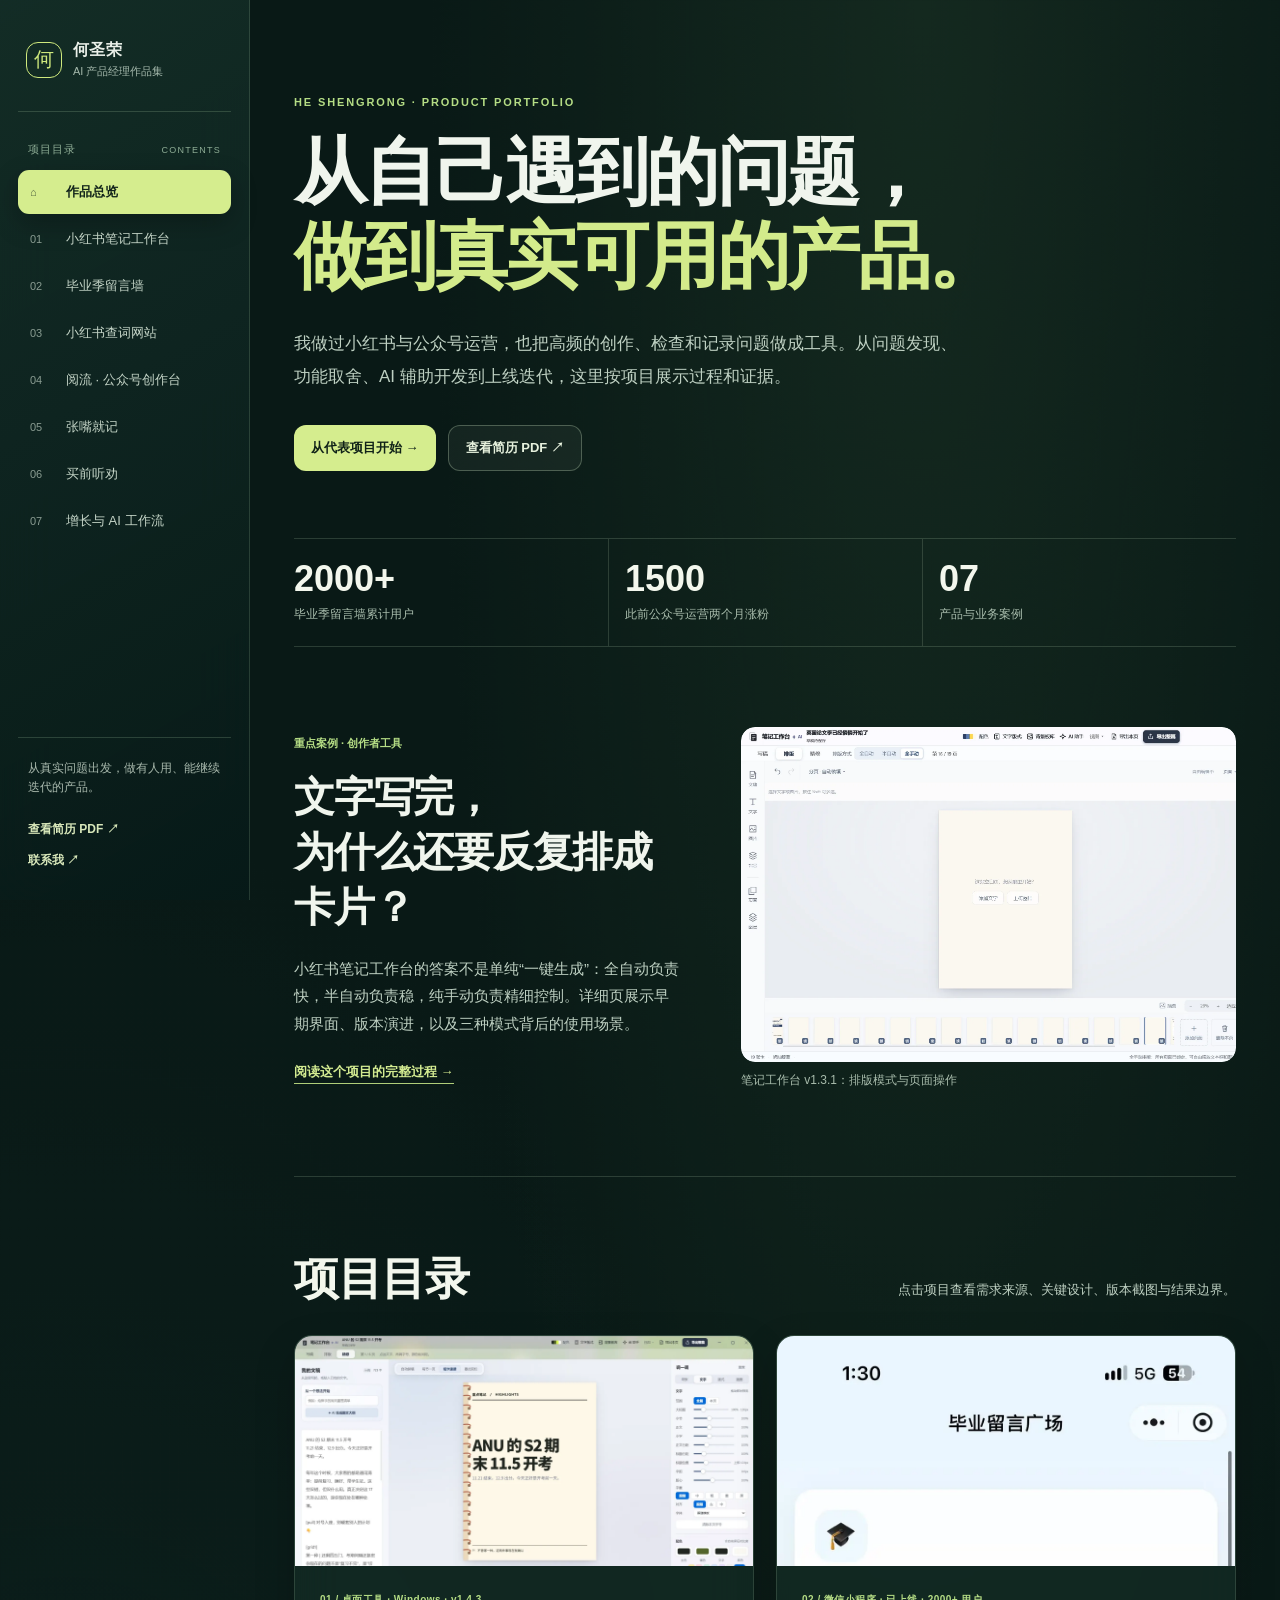
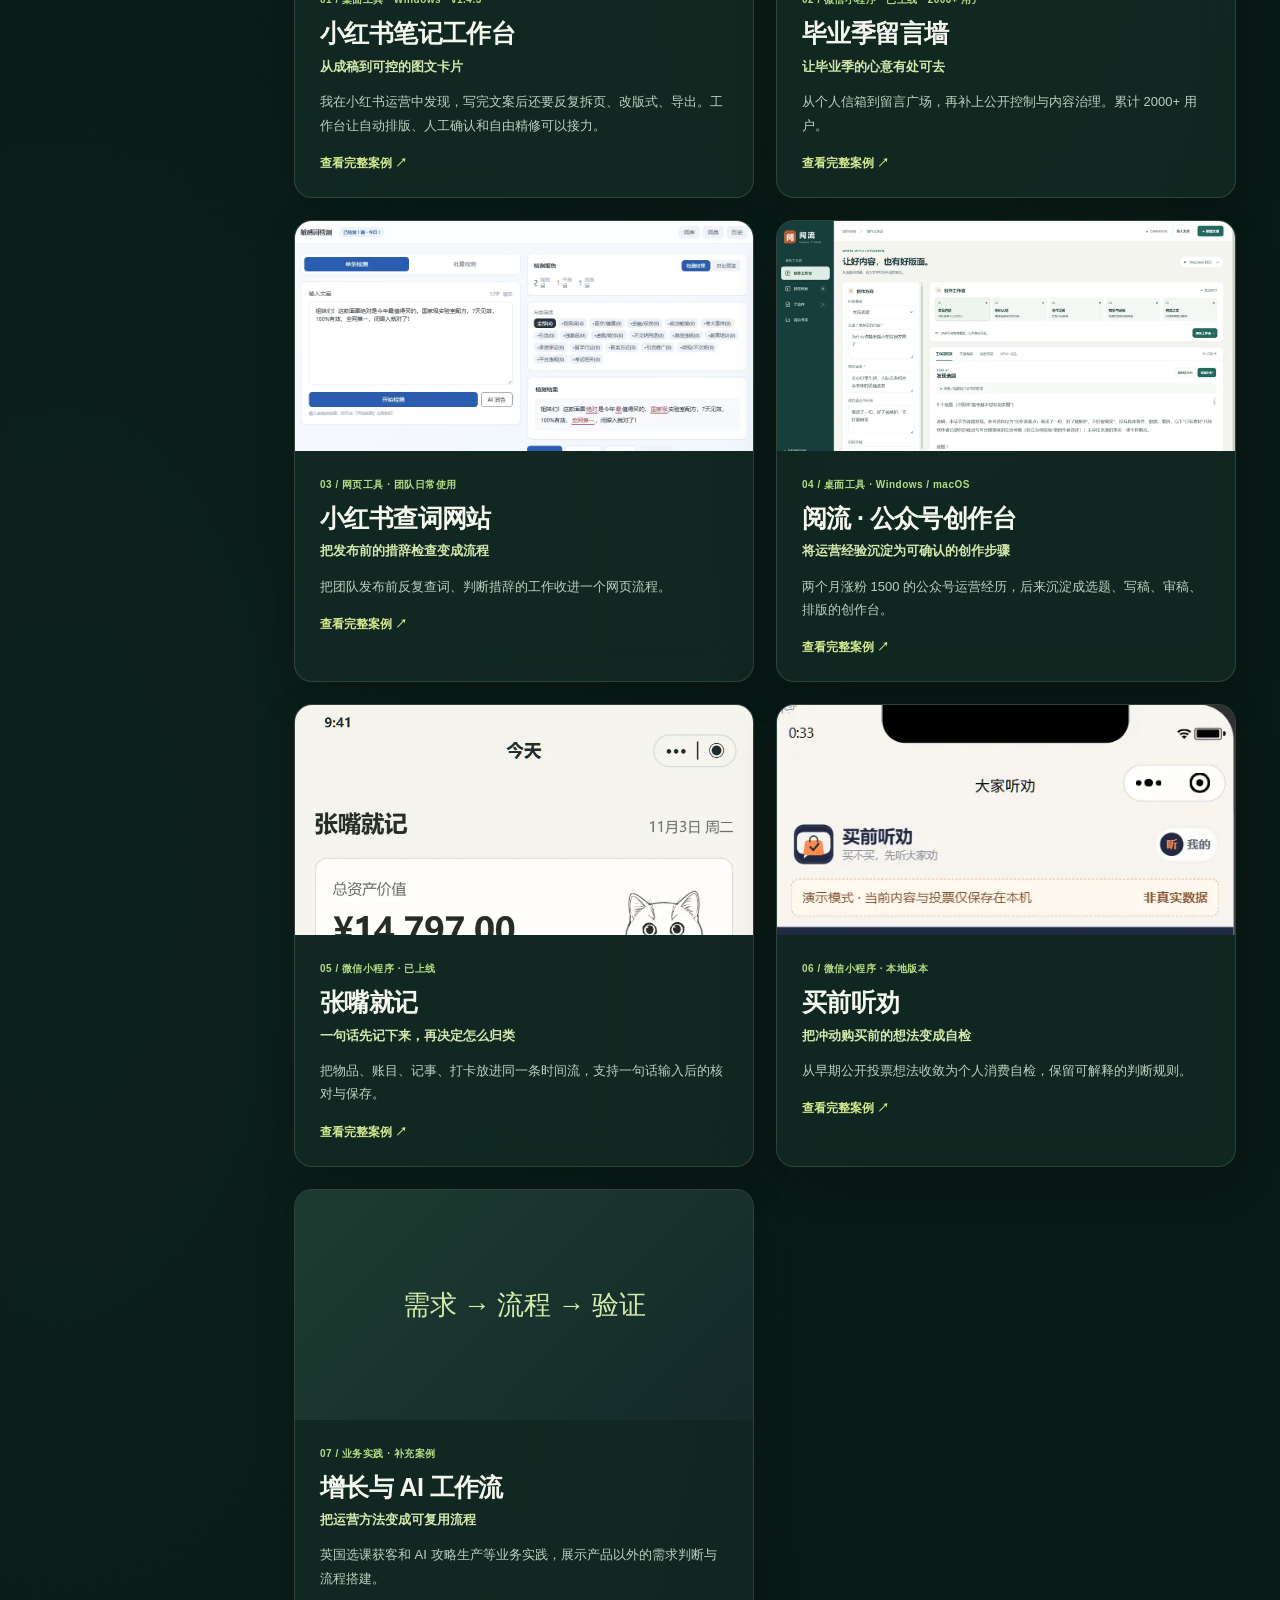
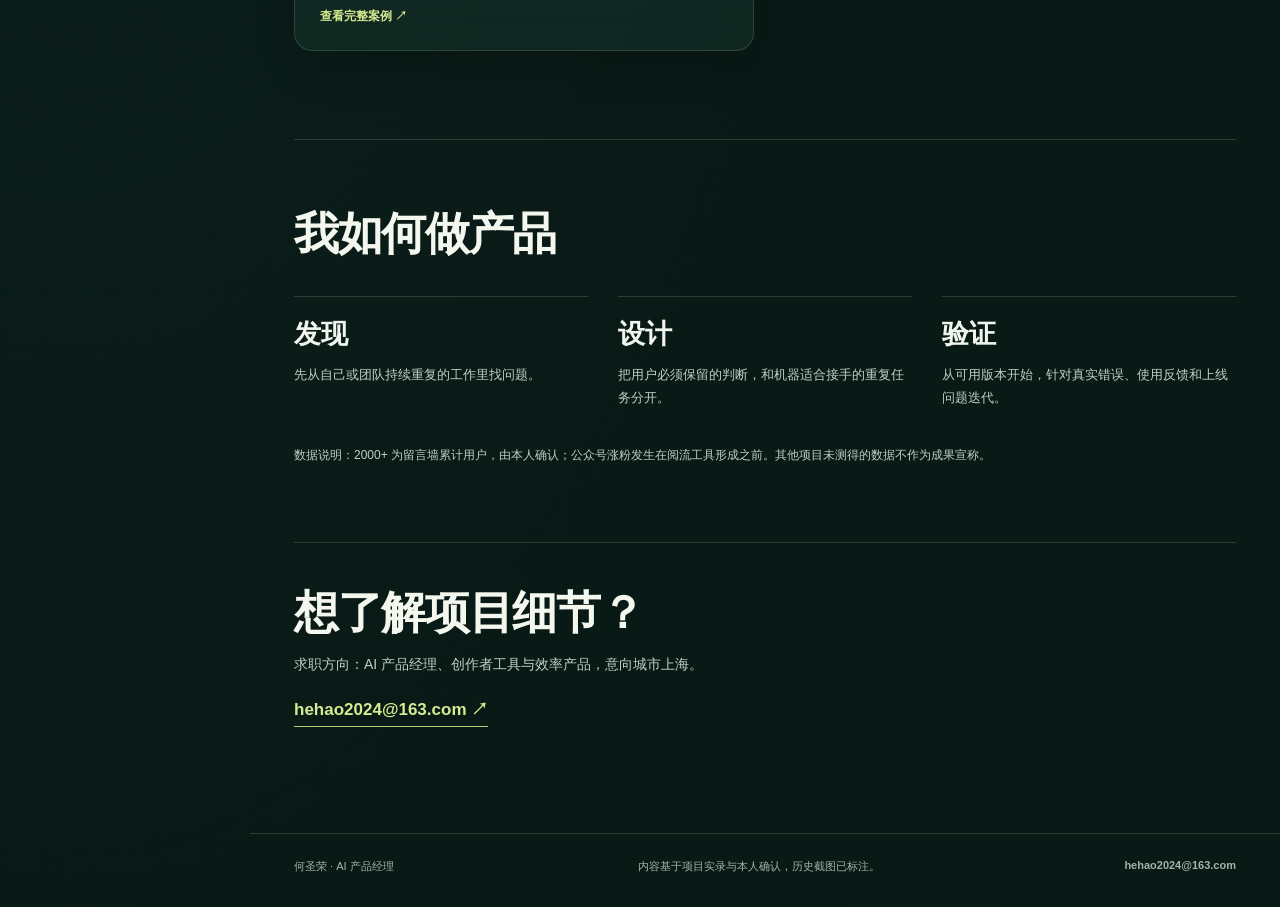
==== index.html @ 3d616439 "Restore dark portfolio palette and add real note studio operation video" ====
<!doctype html>
<html lang="zh-CN"><head><meta charset="utf-8"><meta name="viewport" content="width=device-width, initial-scale=1">
<meta name="theme-color" content="#101c1b"><meta name="description" content="何圣荣的 AI 产品经理作品集：从运营实践中的真实问题到已上线产品与创作者工具。">
<title>总览｜何圣荣的作品集</title><link rel="stylesheet" href="site.css"><link rel="stylesheet" href="site-dark.css"></head>
<body><a class="skip" href="#main">跳到正文</a>
<div class="site-shell">
<aside class="side" id="project-nav" aria-label="项目目录"><div class="side-inner">
<a class="identity" href="index.html"><span class="identity-mark">何</span><span><strong>何圣荣</strong><small>AI 产品经理作品集</small></span></a>
<div class="side-title">项目目录 <span>CONTENTS</span></div><nav><a class="nav-item active" href="index.html" aria-current="page"><span class="nav-no">⌂</span><span>作品总览</span></a><a class="nav-item " href="projects/note-studio.html" ><span class="nav-no">01</span><span>小红书笔记工作台</span></a><a class="nav-item " href="projects/mailbox.html" ><span class="nav-no">02</span><span>毕业季留言墙</span></a><a class="nav-item " href="projects/word-check.html" ><span class="nav-no">03</span><span>小红书查词网站</span></a><a class="nav-item " href="projects/yueliu.html" ><span class="nav-no">04</span><span>阅流 · 公众号创作台</span></a><a class="nav-item " href="projects/voice.html" ><span class="nav-no">05</span><span>张嘴就记</span></a><a class="nav-item " href="projects/buy.html" ><span class="nav-no">06</span><span>买前听劝</span></a><a class="nav-item " href="projects/practice.html" ><span class="nav-no">07</span><span>增长与 AI 工作流</span></a></nav>
<div class="side-bottom"><p>从真实问题出发，做有人用、能继续迭代的产品。</p><a href="resume.pdf" target="_blank" rel="noopener">查看简历 PDF ↗</a><a href="mailto:hehao2024@163.com">联系我 ↗</a></div>
</div></aside>
<div class="main-wrap"><header class="mobile-top"><a href="index.html" class="mobile-brand">何圣荣 / 作品集</a><button class="nav-toggle" aria-controls="project-nav" aria-expanded="false" type="button">项目目录 <span aria-hidden="true">☰</span></button></header>
<main id="main"><div class="page-pad home-page"><header class="home-hero"><div class="home-kicker">HE SHENGRONG · PRODUCT PORTFOLIO</div><h1>从自己遇到的问题，<br><em>做到真实可用的产品。</em></h1><p>我做过小红书与公众号运营，也把高频的创作、检查和记录问题做成工具。从问题发现、功能取舍、AI 辅助开发到上线迭代，这里按项目展示过程和证据。</p><div class="hero-actions"><a class="action-primary" href="projects/note-studio.html">从代表项目开始 →</a><a class="action-plain" href="resume.pdf" target="_blank" rel="noopener">查看简历 PDF ↗</a></div></header>
<div class="facts"><div><strong>2000+</strong><span>毕业季留言墙累计用户</span></div><div><strong>1500</strong><span>此前公众号运营两个月涨粉</span></div><div><strong>07</strong><span>产品与业务案例</span></div></div>
<section class="home-feature"><div><p class="feature-label">重点案例 · 创作者工具</p><h2>文字写完，<br>为什么还要反复排成卡片？</h2><p>小红书笔记工作台的答案不是单纯“一键生成”：全自动负责快，半自动负责稳，纯手动负责精细控制。详细页展示早期界面、版本演进，以及三种模式背后的使用场景。</p><a href="projects/note-studio.html">阅读这个项目的完整过程 →</a></div><figure class="shot "><button type="button" class="shot-open" data-image="assets/note-modes-v131.webp" data-caption="笔记工作台 v1.3.1：排版模式与页面操作" aria-label="放大查看：笔记工作台 v1.3.1：排版模式与页面操作"><img src="assets/note-modes-v131.webp" alt="笔记工作台 v1.3.1：排版模式与页面操作" loading="lazy"></button><figcaption>笔记工作台 v1.3.1：排版模式与页面操作</figcaption></figure></section>
<section class="home-projects" id="projects"><div class="section-heading"><h2>项目目录</h2><p>点击项目查看需求来源、关键设计、版本截图与结果边界。</p></div><div class="project-grid"><a class="project-card" href="projects/note-studio.html"><div class="project-card-media"><img src="assets/note-studio.webp" alt="小红书笔记工作台项目界面" loading="lazy"></div><div class="project-card-copy"><span class="card-index">01 / 桌面工具 · Windows · v1.4.3</span><h3>小红书笔记工作台</h3><p class="card-line">从成稿到可控的图文卡片</p><p>我在小红书运营中发现，写完文案后还要反复拆页、改版式、导出。工作台让自动排版、人工确认和自由精修可以接力。</p><span class="read-more">查看完整案例 <span aria-hidden="true">↗</span></span></div></a><a class="project-card" href="projects/mailbox.html"><div class="project-card-media"><img src="assets/mailbox-plaza.webp" alt="毕业季留言墙项目界面" loading="lazy"></div><div class="project-card-copy"><span class="card-index">02 / 微信小程序 · 已上线 · 2000+ 用户</span><h3>毕业季留言墙</h3><p class="card-line">让毕业季的心意有处可去</p><p>从个人信箱到留言广场，再补上公开控制与内容治理。累计 2000+ 用户。</p><span class="read-more">查看完整案例 <span aria-hidden="true">↗</span></span></div></a><a class="project-card" href="projects/word-check.html"><div class="project-card-media"><img src="assets/word-check.webp" alt="小红书查词网站项目界面" loading="lazy"></div><div class="project-card-copy"><span class="card-index">03 / 网页工具 · 团队日常使用</span><h3>小红书查词网站</h3><p class="card-line">把发布前的措辞检查变成流程</p><p>把团队发布前反复查词、判断措辞的工作收进一个网页流程。</p><span class="read-more">查看完整案例 <span aria-hidden="true">↗</span></span></div></a><a class="project-card" href="projects/yueliu.html"><div class="project-card-media"><img src="assets/yueliu.webp" alt="阅流 · 公众号创作台项目界面" loading="lazy"></div><div class="project-card-copy"><span class="card-index">04 / 桌面工具 · Windows / macOS</span><h3>阅流 · 公众号创作台</h3><p class="card-line">将运营经验沉淀为可确认的创作步骤</p><p>两个月涨粉 1500 的公众号运营经历，后来沉淀成选题、写稿、审稿、排版的创作台。</p><span class="read-more">查看完整案例 <span aria-hidden="true">↗</span></span></div></a><a class="project-card" href="projects/voice.html"><div class="project-card-media"><img src="assets/voice-today.webp" alt="张嘴就记项目界面" loading="lazy"></div><div class="project-card-copy"><span class="card-index">05 / 微信小程序 · 已上线</span><h3>张嘴就记</h3><p class="card-line">一句话先记下来，再决定怎么归类</p><p>把物品、账目、记事、打卡放进同一条时间流，支持一句话输入后的核对与保存。</p><span class="read-more">查看完整案例 <span aria-hidden="true">↗</span></span></div></a><a class="project-card" href="projects/buy.html"><div class="project-card-media"><img src="assets/buy-history.webp" alt="买前听劝项目界面" loading="lazy"></div><div class="project-card-copy"><span class="card-index">06 / 微信小程序 · 本地版本</span><h3>买前听劝</h3><p class="card-line">把冲动购买前的想法变成自检</p><p>从早期公开投票想法收敛为个人消费自检，保留可解释的判断规则。</p><span class="read-more">查看完整案例 <span aria-hidden="true">↗</span></span></div></a><a class="project-card" href="projects/practice.html"><div class="project-card-media"><div class="card-type">需求 → 流程 → 验证</div></div><div class="project-card-copy"><span class="card-index">07 / 业务实践 · 补充案例</span><h3>增长与 AI 工作流</h3><p class="card-line">把运营方法变成可复用流程</p><p>英国选课获客和 AI 攻略生产等业务实践，展示产品以外的需求判断与流程搭建。</p><span class="read-more">查看完整案例 <span aria-hidden="true">↗</span></span></div></a></div></section>
<section class="home-about"><h2>我如何做产品</h2><div class="about-steps"><div><b>发现</b><p>先从自己或团队持续重复的工作里找问题。</p></div><div><b>设计</b><p>把用户必须保留的判断，和机器适合接手的重复任务分开。</p></div><div><b>验证</b><p>从可用版本开始，针对真实错误、使用反馈和上线问题迭代。</p></div></div><p class="data-note">数据说明：2000+ 为留言墙累计用户，由本人确认；公众号涨粉发生在阅流工具形成之前。其他项目未测得的数据不作为成果宣称。</p></section>
<section class="contact"><h2>想了解项目细节？</h2><p>求职方向：AI 产品经理、创作者工具与效率产品，意向城市上海。</p><a href="mailto:hehao2024@163.com">hehao2024@163.com ↗</a></section></div></main><footer class="footer"><span>何圣荣 · AI 产品经理</span><span>内容基于项目实录与本人确认，历史截图已标注。</span><a href="mailto:hehao2024@163.com">hehao2024@163.com</a></footer></div></div>
<dialog class="lightbox" aria-label="查看项目截图"><button type="button" class="lightbox-close" aria-label="关闭截图">关闭 ×</button><img alt=""><p></p></dialog>
<script src="site.js" defer></script></body></html>
---- site.css ----
@charset "UTF-8";
:root{font-family:"PingFang SC","Microsoft YaHei UI","Noto Sans CJK SC",sans-serif;color:#172a29;background:#f2f3ed;--ink:#172a29;--soft:#566c68;--line:#d6ddd4;--accent:#cfe97d;--dark:#10221f;--paper:#fffef9;--serif:"Songti SC","STSong",serif;color-scheme:light}
*{box-sizing:border-box}html{scroll-behavior:smooth}body{margin:0;min-width:320px}a{color:inherit;text-decoration:none}button{font:inherit}button,a{-webkit-tap-highlight-color:transparent}a:focus-visible,button:focus-visible{outline:3px solid #799d21;outline-offset:3px}::selection{background:#cfe97d;color:#10221f}.skip{position:fixed;top:-80px;left:16px;z-index:99;padding:12px 16px;background:#cfe97d;color:#10221f}.skip:focus{top:12px}
.site-shell{display:grid;grid-template-columns:250px minmax(0,1fr);min-height:100vh}.side{position:sticky;top:0;height:100vh;color:#e9efe8;background:linear-gradient(150deg,#142b27,#0d1d1b 74%);border-right:1px solid #345044}.side-inner{height:100%;display:flex;flex-direction:column;padding:30px 18px 24px}.identity{display:flex;align-items:center;gap:11px;padding:5px 8px 32px;border-bottom:1px solid #496053}.identity-mark{width:36px;height:36px;border:1px solid #cfe97d;border-radius:12px;color:#cfe97d;display:grid;place-items:center;font-family:var(--serif);font-size:20px}.identity strong,.identity small{display:block}.identity strong{font-size:16px;letter-spacing:.02em}.identity small{font-size:11px;color:#a5b9ac;margin-top:3px}.side-title{display:flex;justify-content:space-between;align-items:center;color:#91ae9a;font-size:11px;letter-spacing:.08em;margin:30px 10px 13px}.side-title span{font-size:9px;letter-spacing:.14em}.side nav{display:grid;gap:3px}.nav-item{min-height:44px;display:flex;align-items:center;gap:13px;padding:9px 11px;border-radius:11px;color:#b8c9be;font-size:13px;line-height:1.35;transition:background .2s,color .2s,transform .2s}.nav-item:hover{background:#233d33;color:white;transform:translateX(2px)}.nav-item.active{background:#cfe97d;color:#152319;font-weight:750}.nav-no{min-width:23px;font-size:11px;font-variant-numeric:tabular-nums;opacity:.68}.side-bottom{margin-top:auto;padding:21px 10px 0;border-top:1px solid #496053}.side-bottom p{font-size:12px;line-height:1.6;color:#a9b9ad;margin:0 0 17px}.side-bottom a{display:block;font-size:12px;font-weight:700;padding:7px 0;color:#d8e7ba}.side-bottom a:hover{text-decoration:underline;text-underline-offset:4px}
.main-wrap{min-width:0}.mobile-top{display:none}.page-pad{width:min(1110px,calc(100% - 88px));margin:auto;padding:0 0 86px}.footer{display:flex;flex-wrap:wrap;justify-content:space-between;gap:13px;border-top:1px solid var(--line);padding:25px 44px 33px;color:#6b7e74;font-size:11px}.footer a{font-weight:700}.footer a:hover{text-decoration:underline}
.home-hero{padding:90px 0 67px}.home-kicker{font-size:11px;color:#627f6d;font-weight:800;letter-spacing:.17em;margin-bottom:22px}.home-hero h1{font-size:clamp(44px,5.7vw,86px);line-height:1.15;letter-spacing:-.035em;max-width:950px;margin:0;font-weight:800}.home-hero h1 em{font-family:var(--serif);font-weight:600;font-style:normal;color:#678d35}.home-hero>p{color:#4f6660;font-size:17px;line-height:1.95;max-width:670px;margin:28px 0 32px}.hero-actions{display:flex;gap:12px;flex-wrap:wrap}.action-primary,.action-plain{display:inline-flex;align-items:center;justify-content:center;min-height:46px;padding:11px 17px;border-radius:12px;font-size:13px;font-weight:800;transition:transform .2s,background .2s}.action-primary{background:#1d3d32;color:#fff}.action-plain{border:1px solid #b8c9b5;color:#244536}.action-primary:hover,.action-plain:hover{transform:translateY(-2px)}.action-primary:hover{background:#305e42}.action-plain:hover{background:#e5ecdb}
.facts{display:grid;grid-template-columns:repeat(3,minmax(0,1fr));border-top:1px solid #becdc0;border-bottom:1px solid #becdc0}.facts>div{padding:22px 16px 23px}.facts>div:first-child{padding-left:0}.facts>div+div{border-left:1px solid #cbd8ca}.facts strong{display:block;font-size:36px;line-height:1;font-weight:780;font-variant-numeric:tabular-nums}.facts span{display:block;color:#657a70;font-size:12px;margin-top:9px}.home-feature{display:grid;grid-template-columns:.88fr 1.12fr;gap:36px;align-items:center;padding:80px 0 86px;border-bottom:1px solid var(--line)}.feature-label{color:#628a40;font-size:11px;font-weight:800;margin:0 0 19px}.home-feature h2{font-size:clamp(31px,3.2vw,49px);letter-spacing:-.03em;line-height:1.35;margin:0 0 19px}.home-feature p:not(.feature-label){color:#586d63;font-size:15px;line-height:1.85;margin:0 0 24px;max-width:450px}.home-feature a:not(.shot-open){color:#315d3b;font-size:13px;font-weight:800;border-bottom:1px solid #96b269;padding-bottom:4px}.home-feature .shot{margin:0}.home-feature .shot img{aspect-ratio:1.48;object-fit:cover;object-position:top left}
.section-heading{display:flex;justify-content:space-between;align-items:end;gap:24px;margin:0 0 30px}.section-heading h2,.home-about h2,.contact h2{font-size:clamp(33px,3.5vw,50px);line-height:1.2;letter-spacing:-.03em;margin:0}.section-heading p{font-size:13px;color:#62776d;margin:0 0 5px;max-width:350px;line-height:1.65}.home-projects{padding:75px 0 88px}.project-grid{display:grid;grid-template-columns:repeat(2,minmax(0,1fr));gap:22px}.project-card{display:block;background:#fffefa;border:1px solid #d8e0d5;border-radius:18px;overflow:hidden;transition:transform .25s,box-shadow .25s,border-color .25s}.project-card:hover{transform:translateY(-4px);border-color:#9ab486;box-shadow:0 16px 35px rgba(18,51,35,.09)}.project-card-media{height:210px;overflow:hidden;background:#dae4d5}.project-card-media img{width:100%;height:100%;object-fit:cover;object-position:top;display:block}.card-type{height:100%;display:grid;place-items:center;font-family:var(--serif);font-size:27px;color:#315841;background:linear-gradient(135deg,#dce8cf,#f0f2e7)}.project-card-copy{padding:23px 25px 25px}.card-index{font-size:10px;color:#5d8064;font-weight:800;letter-spacing:.05em}.project-card h3{font-size:25px;line-height:1.25;margin:11px 0 5px;letter-spacing:-.025em}.project-card p{font-size:13px;line-height:1.8;color:#61736b;margin:12px 0 0}.project-card .card-line{color:#355c43;font-weight:700;margin-top:0}.read-more{display:block;font-size:12px;font-weight:800;color:#28543b;margin-top:18px}.read-more span{display:inline-block;transition:transform .2s}.project-card:hover .read-more span{transform:translate(3px,-2px)}
.home-about{padding:67px 0 76px;border-top:1px solid var(--line)}.about-steps{display:grid;grid-template-columns:repeat(3,minmax(0,1fr));gap:30px;margin-top:35px}.about-steps>div{border-top:1px solid #acbfad;padding-top:19px}.about-steps b{font-family:var(--serif);font-size:27px;font-weight:700}.about-steps p{color:#607469;font-size:13px;line-height:1.8;margin:11px 0 0}.data-note{font-size:12px;line-height:1.75;color:#6b7e74;margin:35px 0 0}.contact{padding:43px 0 20px;border-top:1px solid var(--line)}.contact p{font-size:14px;color:#617569;line-height:1.7}.contact a{display:inline-block;font-size:17px;font-weight:800;color:#315d3b;margin-top:7px;border-bottom:1px solid #8bab70;padding-bottom:5px}
.breadcrumb{display:flex;gap:10px;align-items:center;padding-top:32px;color:#799080;font-size:12px}.breadcrumb a:hover{text-decoration:underline}.case-hero{padding:63px 0 35px;max-width:850px}.case-no{font-size:11px;color:#6f8c73;font-weight:800;letter-spacing:.15em}.case-status{font-size:12px;color:#3e6d47;font-weight:800;margin:18px 0 11px}.case-hero h1{font-size:clamp(43px,5.3vw,75px);line-height:1.18;letter-spacing:-.035em;margin:0}.case-subtitle{font-family:var(--serif);font-size:clamp(22px,2.4vw,31px);color:#3d5948;margin:14px 0 20px}.case-intro{font-size:16px;line-height:1.9;color:#566e62;max-width:690px;margin:0}.shot{margin:24px 0 30px}.shot-open{width:100%;display:block;padding:0;border:0;background:transparent;cursor:zoom-in;border-radius:14px;overflow:hidden}.shot img{display:block;width:100%;height:auto;background:#dee7dd;border-radius:14px;transition:transform .3s}.shot-open:hover img{transform:scale(1.015)}.shot figcaption{font-size:12px;color:#748579;line-height:1.6;margin-top:9px}.hero-shot{margin:0 0 67px}.hero-shot img{max-height:590px;object-fit:cover;object-position:top}.story-layout{display:grid;grid-template-columns:minmax(0,1fr) 145px;gap:60px}.story-content{min-width:0}.story-section{border-top:1px solid #bccdbe;padding:34px 0 48px;scroll-margin-top:25px}.story-section h2{font-size:clamp(27px,2.75vw,37px);line-height:1.35;letter-spacing:-.025em;margin:0 0 22px}.story-section h3{font-size:21px;line-height:1.4;letter-spacing:-.015em;margin:6px 0 9px}.story-section p{font-size:15px;line-height:1.95;color:#4e665b;margin:0 0 17px;max-width:69ch}.story-section p:last-child{margin-bottom:0}.story-index{align-self:start;position:sticky;top:30px;border-top:1px solid #b8c9b8;padding-top:14px}.story-index p{color:#809185;font-size:11px;font-weight:800;margin:0 0 12px}.story-index a{display:block;font-size:12px;color:#5b7165;padding:8px 0;line-height:1.4}.story-index a:hover{color:#265c38;text-decoration:underline;text-underline-offset:4px}.story-section .shot{margin:20px 0 28px}.timeline{display:grid;gap:38px}.timeline>div{padding-left:23px;border-left:1px solid #8aaa8e;position:relative}.timeline>div:before{content:"";position:absolute;width:9px;height:9px;left:-5px;top:5px;border-radius:50%;background:#5b9b55}.timeline>div>span{font-size:11px;color:#4f874c;font-weight:800}.timeline .shot{margin-top:19px}.mode-grid{display:grid;grid-template-columns:repeat(3,minmax(0,1fr));gap:13px;margin:25px 0}.mode-grid>div{background:#e9eee4;border-radius:14px;padding:19px 18px 14px}.mode-grid span{color:#5b8555;font-size:11px;font-weight:800}.mode-grid h3{font-size:21px;margin:8px 0}.mode-grid p{font-size:13px;line-height:1.75;margin:0;color:#506657}.flow{display:flex;flex-wrap:wrap;gap:8px;margin:24px 0}.flow span{font-size:12px;color:#2d5540;background:#e5ede0;border-radius:999px;padding:9px 12px}.flow span:not(:last-child):after{content:"→";padding-left:10px;color:#789379}.three-shots{display:grid;grid-template-columns:repeat(3,minmax(0,1fr));gap:13px}.three-shots .shot img{aspect-ratio:.58;object-fit:cover;object-position:top}.two-shots{display:grid;grid-template-columns:repeat(2,minmax(0,1fr));gap:18px}.two-shots .shot img{aspect-ratio:.7;object-fit:cover;object-position:top}.result-highlight{font-size:clamp(32px,4vw,54px)!important;font-weight:800;color:#325e39!important;letter-spacing:-.035em}.case-disclosure{border-top:1px solid var(--line);color:#75877c;font-size:11px;line-height:1.75;padding-top:15px;margin:0 0 36px}.next-links{display:flex;justify-content:space-between;gap:20px;padding:26px 0;border-top:1px solid var(--line)}.next-links a{font-size:13px;font-weight:800;color:#2e5c3d}.next-links a:hover{text-decoration:underline;text-underline-offset:4px}
.lightbox{position:fixed;inset:20px;max-width:calc(100vw - 40px);max-height:calc(100vh - 40px);padding:44px 20px 18px;border:0;border-radius:16px;background:#182621;color:#fff;box-shadow:0 25px 80px rgba(3,19,13,.45)}.lightbox::backdrop{background:rgba(4,17,13,.8);backdrop-filter:blur(8px)}.lightbox img{display:block;max-width:100%;max-height:calc(100vh - 130px);object-fit:contain;margin:auto}.lightbox p{font-size:12px;color:#bdcdbf;margin:10px 0 0;text-align:center}.lightbox-close{position:absolute;right:12px;top:10px;border:0;background:#cfe97d;color:#172a29;padding:7px 11px;border-radius:8px;cursor:pointer;font-size:12px;font-weight:800}
@media(max-width:1100px){.site-shell{grid-template-columns:215px minmax(0,1fr)}.page-pad{width:min(100% - 56px,1110px)}.story-layout{gap:30px}.side-inner{padding-left:12px;padding-right:12px}}
@media(max-width:850px){.site-shell{display:block}.side{position:fixed;z-index:30;left:0;top:0;width:min(300px,84vw);height:100dvh;transform:translateX(-105%);transition:transform .25s ease;box-shadow:14px 0 50px rgba(0,0,0,.16)}.side.open{transform:translateX(0)}.mobile-top{position:sticky;top:0;z-index:20;display:flex;justify-content:space-between;align-items:center;min-height:58px;padding:0 22px;background:rgba(245,247,240,.88);backdrop-filter:blur(16px);border-bottom:1px solid #cedbd0}.mobile-brand{font-size:14px;font-weight:800}.nav-toggle{border:1px solid #b9c9b8;background:#fffef9;border-radius:9px;padding:8px 10px;font-size:12px;font-weight:700;color:#244b36}.nav-toggle span{margin-left:5px}.story-index{display:none}.story-layout{display:block}.home-feature{grid-template-columns:1fr}.home-feature .shot{max-width:750px}.footer{padding-inline:28px}}
@media(max-width:610px){.page-pad{width:calc(100% - 36px);padding-bottom:62px}.home-hero{padding:60px 0 45px}.home-hero h1{font-size:clamp(38px,10.2vw,60px)}.home-hero>p{font-size:15px}.facts strong{font-size:27px}.facts span{font-size:11px;line-height:1.4}.facts>div{padding:18px 10px}.home-feature{padding:58px 0}.home-feature h2{font-size:32px}.project-grid{grid-template-columns:1fr;gap:15px}.project-card-media{height:185px}.project-card-copy{padding:19px}.section-heading{display:block}.section-heading p{margin-top:12px}.home-projects{padding-top:58px}.about-steps{grid-template-columns:1fr;gap:18px}.home-about{padding:50px 0}.breadcrumb{padding-top:23px}.case-hero{padding:48px 0 28px}.case-hero h1{font-size:42px}.case-subtitle{font-size:22px}.case-intro{font-size:15px}.hero-shot{margin-bottom:49px}.story-section{padding:27px 0 35px}.story-section h2{font-size:27px}.story-section p{font-size:14px}.mode-grid{grid-template-columns:1fr}.three-shots{grid-template-columns:repeat(2,minmax(0,1fr))}.two-shots{gap:10px}.flow span{font-size:11px}.footer{padding:20px 18px 27px;display:grid}.timeline{gap:27px}.timeline>div{padding-left:16px}.lightbox{inset:8px;max-width:calc(100vw - 16px);max-height:calc(100vh - 16px);padding:48px 8px 14px}.lightbox img{max-height:calc(100vh - 120px)}}
@media(max-width:610px){.home-hero h1{font-size:32px}}
/* Desktop visual pass: restrained frosted surfaces keep the real screenshots in focus. */
@media(min-width:851px){
  body{background:radial-gradient(circle at 77% 0%,#e2ebdc 0,transparent 35%),#f2f3ed}
  .side{background:linear-gradient(155deg,rgba(20,48,39,.97),rgba(8,28,26,.98));backdrop-filter:blur(20px)}
  .side-inner{padding-top:35px}.nav-item{border:1px solid transparent}.nav-item.active{box-shadow:0 8px 24px rgba(0,0,0,.15)}
  .page-pad{max-width:1160px}.home-hero{padding-top:96px}.home-hero h1{max-width:1050px}
  .home-feature{gap:58px}.home-feature>.shot img{box-shadow:0 22px 60px rgba(26,58,44,.17)}
  .project-card{background:rgba(255,254,249,.78);backdrop-filter:blur(18px);border-color:rgba(255,255,255,.85);box-shadow:0 8px 24px rgba(29,55,38,.055)}
  .project-card:hover{box-shadow:0 24px 50px rgba(29,55,38,.13)}
  .project-card-media{height:230px}.project-card-media img{transition:transform .5s cubic-bezier(.16,1,.3,1)}.project-card:hover .project-card-media img{transform:scale(1.035)}
  .story-section{padding-top:42px;padding-bottom:59px}.story-content{max-width:800px}.story-index{background:rgba(255,255,251,.56);backdrop-filter:blur(14px);border:1px solid rgba(255,255,255,.88);border-radius:14px;padding:15px 17px;box-shadow:0 10px 30px rgba(28,55,40,.055)}
  .mode-grid>div{background:rgba(234,240,229,.85);border:1px solid rgba(255,255,255,.9);transition:transform .25s,box-shadow .25s}.mode-grid>div:hover{transform:translateY(-3px);box-shadow:0 14px 30px rgba(31,69,41,.09)}
  .shot img{box-shadow:0 16px 40px rgba(25,53,40,.1)}
}
.studio-showcase{margin:0 0 66px;border-radius:18px;overflow:hidden;background:#102a24;box-shadow:0 24px 65px rgba(10,37,29,.2)}
.studio-stage{height:clamp(360px,45vw,630px);position:relative;overflow:hidden;background:#d7e3da}
.studio-frame{position:absolute;inset:0;width:100%;height:100%;object-fit:contain;object-position:center;opacity:0;transform:scale(1.035);transition:opacity .75s cubic-bezier(.16,1,.3,1),transform 1.1s cubic-bezier(.16,1,.3,1);pointer-events:none}
.studio-frame.is-active{opacity:1;transform:scale(1)}
.studio-stage-label{position:absolute;bottom:18px;left:18px;display:flex;gap:14px;align-items:center;border:1px solid rgba(255,255,255,.56);background:rgba(16,36,30,.73);backdrop-filter:blur(18px);color:#f9faf3;padding:10px 15px;border-radius:11px;font-size:12px}
.studio-counter{color:#cfe97d;font-weight:800;font-variant-numeric:tabular-nums}.studio-caption{font-weight:700}
.studio-controls{display:flex;align-items:center;gap:20px;min-height:70px;padding:12px 18px;color:#c4d9cb;font-size:12px}.studio-controls>span{font-weight:800;white-space:nowrap}.studio-tabs{display:flex;gap:6px;margin-left:auto}.studio-tabs button,.studio-play{cursor:pointer;border:1px solid rgba(231,246,226,.23);border-radius:9px;color:#e2ede2;background:rgba(255,255,255,.07);padding:8px 11px;font-size:11px;transition:background .2s,color .2s}.studio-tabs button:hover,.studio-play:hover{background:rgba(255,255,255,.2)}.studio-tabs button.is-active{background:#cfe97d;color:#142a21;border-color:#cfe97d;font-weight:800}.studio-play{white-space:nowrap}
@media(max-width:850px){.studio-stage{height:clamp(240px,65vw,440px)}.studio-controls{flex-wrap:wrap;gap:8px}.studio-controls>span{display:none}.studio-tabs{margin-left:0;flex:1}.studio-tabs button{flex:1;padding:8px 5px}.studio-play{padding:8px 7px}}
@media(max-width:610px){.studio-stage{height:245px}.studio-stage-label{left:8px;right:8px;bottom:8px;padding:7px 9px;font-size:10px}.studio-controls{padding:9px}.studio-tabs button,.studio-play{font-size:10px}.studio-showcase{margin-bottom:48px}}
@media(prefers-reduced-motion:reduce){*,*:before,*:after{scroll-behavior:auto!important;animation-duration:.01ms!important;transition-duration:.01ms!important}}
---- site-dark.css ----
@charset "UTF-8";
:root{color-scheme:dark;--ink:#f0f5ed;--soft:#b8c9bd;--line:rgba(205,233,198,.17);--paper:#152724;background:#091916;color:var(--ink)}
body{background:radial-gradient(ellipse at 72% 0%,rgba(68,110,70,.19),transparent 38%),radial-gradient(ellipse at 5% 60%,rgba(34,84,80,.13),transparent 48%),#091916;color:var(--ink)}
.side{background:linear-gradient(150deg,rgba(22,49,42,.82),rgba(7,26,24,.9));border-color:rgba(200,235,189,.15);backdrop-filter:blur(26px)}
.identity,.side-bottom{border-color:rgba(200,235,189,.18)}.side-title,.side-title span{color:#8ead95}.nav-item{color:#c4d4c7}.nav-item:hover{background:rgba(202,236,179,.12)}.nav-item.active{background:#d5ed8e;color:#11231a;box-shadow:0 10px 26px rgba(0,0,0,.25)}
.page-pad,.main-wrap{color:var(--ink)}.footer,.footer a,.breadcrumb,.breadcrumb a{color:#9fb6a7}.footer,.facts,.story-section,.story-index,.next-links,.home-feature,.home-about,.contact{border-color:var(--line)}
.home-kicker,.feature-label,.card-index,.case-no,.case-status,.timeline>div>span{color:#b5dd85}.home-hero h1 em{color:#d3eb8b}.home-hero>p,.home-feature p:not(.feature-label),.section-heading p,.about-steps p,.data-note,.contact p,.case-intro,.story-section p,.project-card p,.project-card .card-line,.story-index a,.case-disclosure{color:#bed0c2}
.facts>div+div{border-color:var(--line)}.facts strong,.project-card h3,.story-section h2,.story-section h3,.section-heading h2,.home-about h2,.contact h2{color:#f3f7ed}.facts span,.shot figcaption{color:#a8bcac}
.action-primary{background:#d5ed8e;color:#102218}.action-primary:hover{background:#ecf7b7}.action-plain{border-color:rgba(218,243,206,.28);color:#e6f1dd;background:rgba(225,245,222,.05)}.action-plain:hover{background:rgba(225,245,222,.14)}
.project-card{background:rgba(22,46,39,.68);border:1px solid rgba(205,238,197,.15);backdrop-filter:blur(22px);box-shadow:0 16px 40px rgba(0,9,7,.2)}.project-card:hover{border-color:rgba(215,239,166,.44);box-shadow:0 25px 50px rgba(0,8,5,.35)}.project-card-media{background:#213b33}.project-card .card-line{color:#d4e8ae}.read-more,.home-feature a:not(.shot-open),.contact a,.next-links a{color:#d3eb91;border-color:#afce79}.card-type{background:linear-gradient(135deg,#1d3c31,#142a29);color:#d4ebae}
.about-steps>div{border-color:var(--line)}.case-subtitle{color:#d7e4ca}.shot img{background:#20372f;box-shadow:0 20px 50px rgba(0,7,5,.28)}.story-index{background:rgba(30,56,44,.62);border:1px solid rgba(213,240,199,.15);backdrop-filter:blur(18px);box-shadow:0 12px 34px rgba(0,0,0,.18)}.story-index p{color:#b5d58b}.story-index a:hover{color:#e4f7b5}
.mode-grid>div{background:rgba(32,57,46,.8);border:1px solid rgba(213,240,199,.15);backdrop-filter:blur(14px)}.mode-grid>div:hover{box-shadow:0 14px 30px rgba(0,0,0,.2)}.mode-grid span,.mode-grid p{color:#bcd4b6}.flow span{background:rgba(199,234,185,.11);color:#dcead2;border:1px solid rgba(199,234,185,.12)}.flow span:not(:last-child):after{color:#9dbd84}.timeline>div{border-color:#5d8c69}.timeline>div:before{background:#d4ed8d}.result-highlight{color:#d6ed93!important}
.mobile-top{background:rgba(13,34,29,.84);backdrop-filter:blur(20px);border-color:var(--line)}.nav-toggle{background:rgba(204,237,195,.09);color:#e4f2d8;border-color:rgba(220,242,213,.25)}.lightbox{background:#0d1e1a}
.operation-hero{position:relative;overflow:hidden;margin:0 0 68px;padding:12px 12px 0;background:rgba(28,54,45,.72);border:1px solid rgba(223,243,204,.22);border-radius:20px;box-shadow:0 28px 70px rgba(0,7,5,.38);backdrop-filter:blur(20px)}
.operation-hero video{display:block;width:100%;aspect-ratio:1280/820;object-fit:contain;background:#0b1c19;border-radius:11px 11px 0 0}.operation-meta{display:flex;align-items:center;gap:12px;min-height:55px;color:#c2d3c4;font-size:12px}.operation-meta strong{color:#eaf5df}.operation-meta span:last-child{margin-left:auto}.live-dot{width:8px;height:8px;flex:0 0 8px;border-radius:50%;background:#ccec83;box-shadow:0 0 0 5px rgba(206,236,131,.12)}
@media(max-width:850px){.operation-hero{margin-bottom:48px}.operation-meta{flex-wrap:wrap;gap:6px;padding:9px 0}.operation-meta span:last-child{margin-left:14px}}
@media(prefers-reduced-motion:reduce){.project-card:hover,.mode-grid>div:hover,.action-primary:hover,.action-plain:hover{transform:none}}
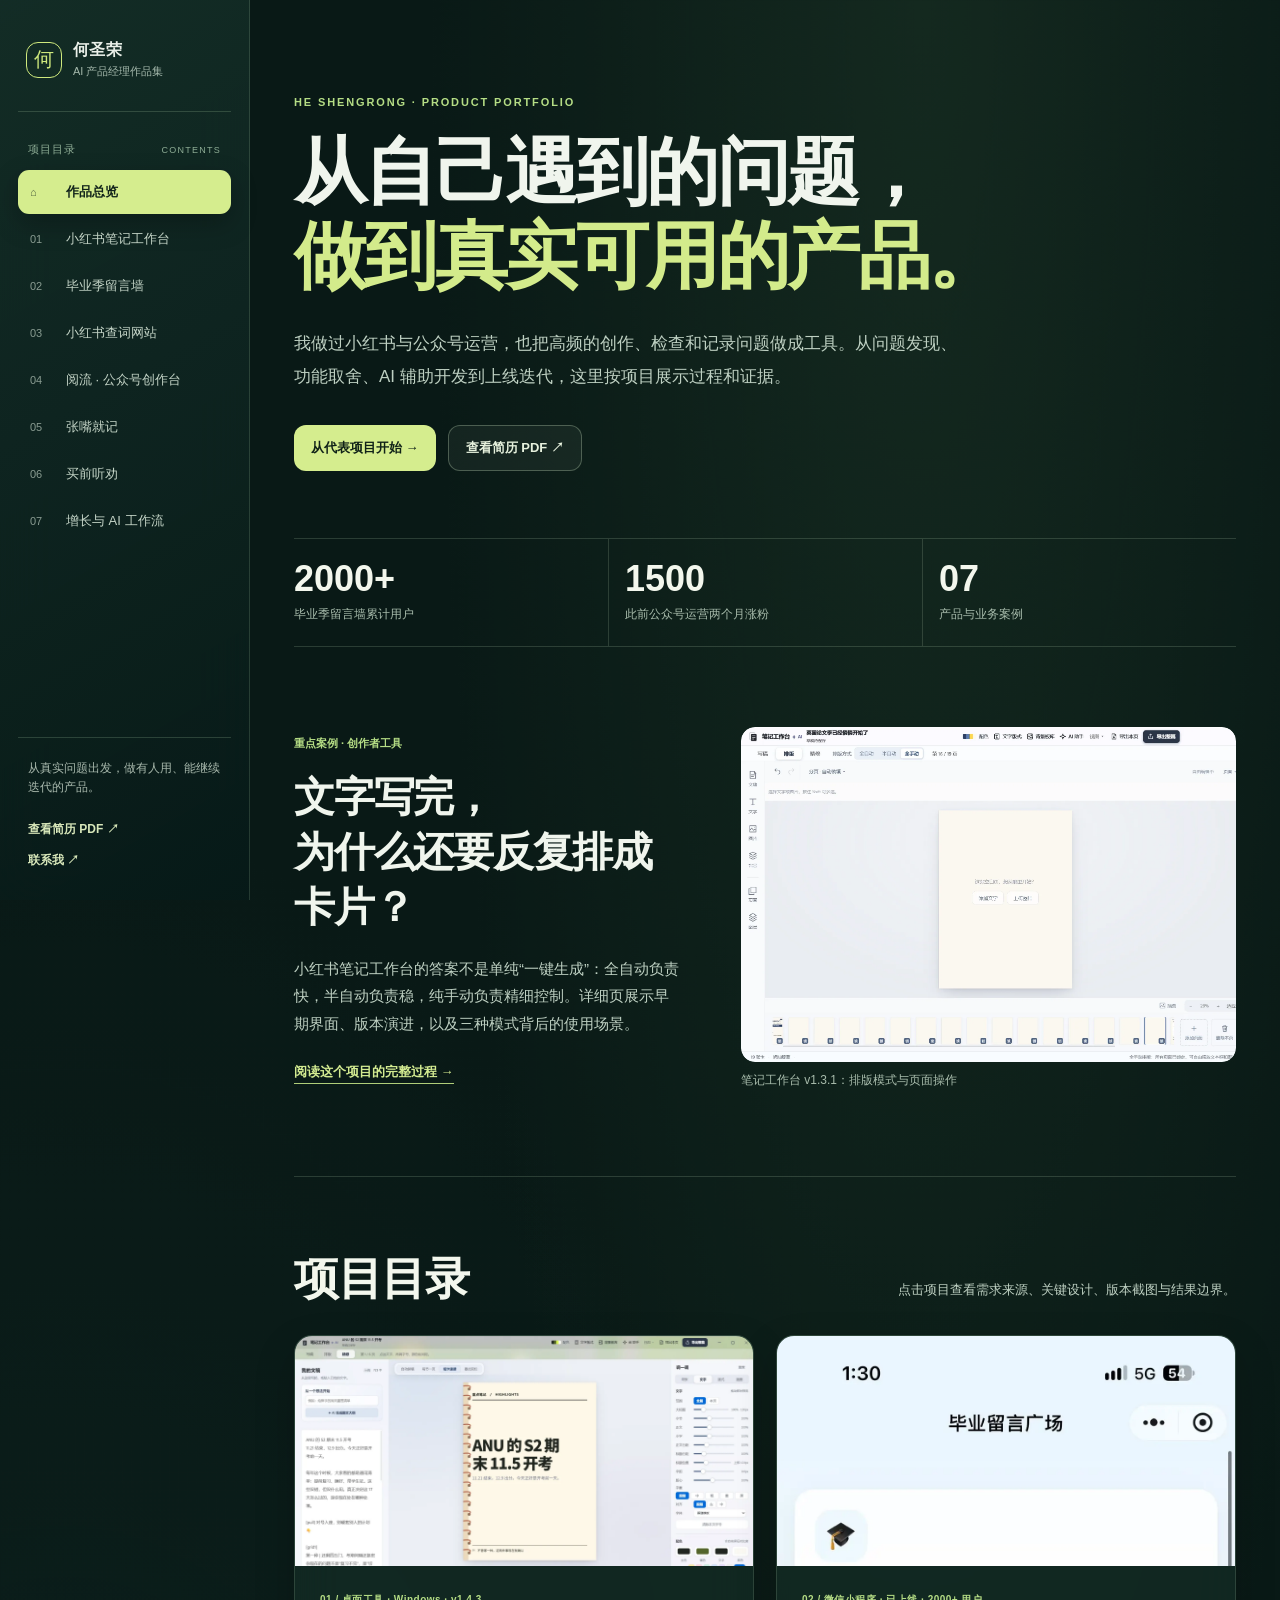
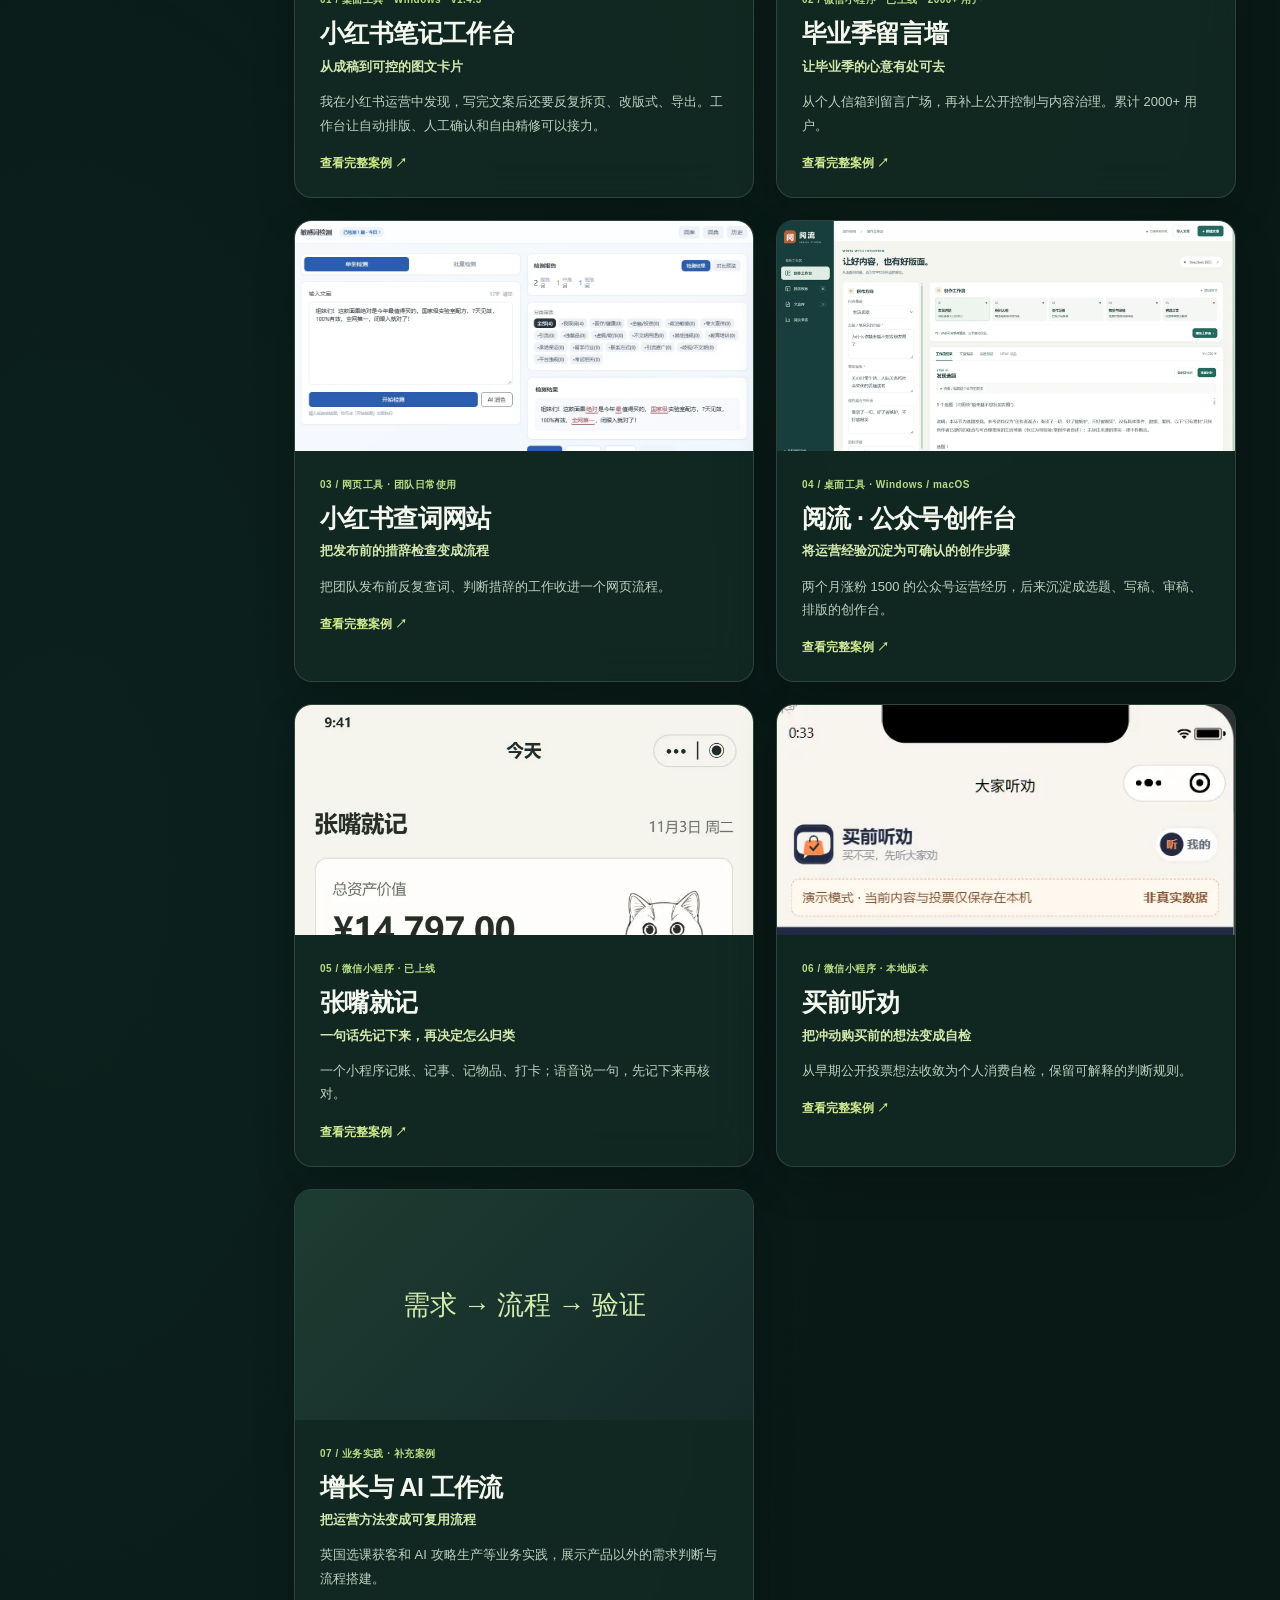
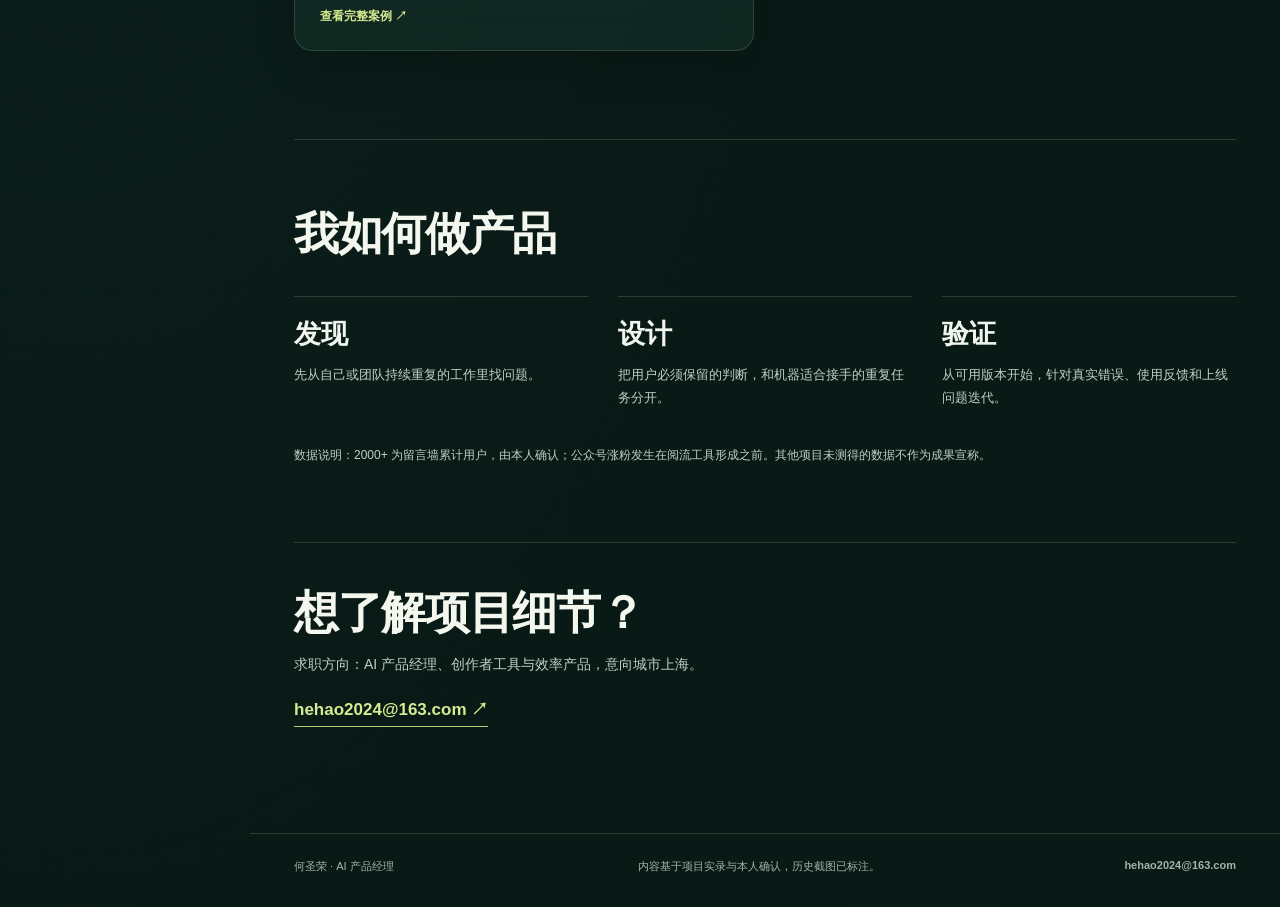
==== commit 82f53fdb: "Clarify four-in-one voice mini app value and remove untested pricing" ====
--- a/index.html
+++ b/index.html
@@ -13,7 +13,7 @@
 <main id="main"><div class="page-pad home-page"><header class="home-hero"><div class="home-kicker">HE SHENGRONG · PRODUCT PORTFOLIO</div><h1>从自己遇到的问题，<br><em>做到真实可用的产品。</em></h1><p>我做过小红书与公众号运营，也把高频的创作、检查和记录问题做成工具。从问题发现、功能取舍、AI 辅助开发到上线迭代，这里按项目展示过程和证据。</p><div class="hero-actions"><a class="action-primary" href="projects/note-studio.html">从代表项目开始 →</a><a class="action-plain" href="resume.pdf" target="_blank" rel="noopener">查看简历 PDF ↗</a></div></header>
 <div class="facts"><div><strong>2000+</strong><span>毕业季留言墙累计用户</span></div><div><strong>1500</strong><span>此前公众号运营两个月涨粉</span></div><div><strong>07</strong><span>产品与业务案例</span></div></div>
 <section class="home-feature"><div><p class="feature-label">重点案例 · 创作者工具</p><h2>文字写完，<br>为什么还要反复排成卡片？</h2><p>小红书笔记工作台的答案不是单纯“一键生成”：全自动负责快，半自动负责稳，纯手动负责精细控制。详细页展示早期界面、版本演进，以及三种模式背后的使用场景。</p><a href="projects/note-studio.html">阅读这个项目的完整过程 →</a></div><figure class="shot "><button type="button" class="shot-open" data-image="assets/note-modes-v131.webp" data-caption="笔记工作台 v1.3.1：排版模式与页面操作" aria-label="放大查看：笔记工作台 v1.3.1：排版模式与页面操作"><img src="assets/note-modes-v131.webp" alt="笔记工作台 v1.3.1：排版模式与页面操作" loading="lazy"></button><figcaption>笔记工作台 v1.3.1：排版模式与页面操作</figcaption></figure></section>
-<section class="home-projects" id="projects"><div class="section-heading"><h2>项目目录</h2><p>点击项目查看需求来源、关键设计、版本截图与结果边界。</p></div><div class="project-grid"><a class="project-card" href="projects/note-studio.html"><div class="project-card-media"><img src="assets/note-studio.webp" alt="小红书笔记工作台项目界面" loading="lazy"></div><div class="project-card-copy"><span class="card-index">01 / 桌面工具 · Windows · v1.4.3</span><h3>小红书笔记工作台</h3><p class="card-line">从成稿到可控的图文卡片</p><p>我在小红书运营中发现，写完文案后还要反复拆页、改版式、导出。工作台让自动排版、人工确认和自由精修可以接力。</p><span class="read-more">查看完整案例 <span aria-hidden="true">↗</span></span></div></a><a class="project-card" href="projects/mailbox.html"><div class="project-card-media"><img src="assets/mailbox-plaza.webp" alt="毕业季留言墙项目界面" loading="lazy"></div><div class="project-card-copy"><span class="card-index">02 / 微信小程序 · 已上线 · 2000+ 用户</span><h3>毕业季留言墙</h3><p class="card-line">让毕业季的心意有处可去</p><p>从个人信箱到留言广场，再补上公开控制与内容治理。累计 2000+ 用户。</p><span class="read-more">查看完整案例 <span aria-hidden="true">↗</span></span></div></a><a class="project-card" href="projects/word-check.html"><div class="project-card-media"><img src="assets/word-check.webp" alt="小红书查词网站项目界面" loading="lazy"></div><div class="project-card-copy"><span class="card-index">03 / 网页工具 · 团队日常使用</span><h3>小红书查词网站</h3><p class="card-line">把发布前的措辞检查变成流程</p><p>把团队发布前反复查词、判断措辞的工作收进一个网页流程。</p><span class="read-more">查看完整案例 <span aria-hidden="true">↗</span></span></div></a><a class="project-card" href="projects/yueliu.html"><div class="project-card-media"><img src="assets/yueliu.webp" alt="阅流 · 公众号创作台项目界面" loading="lazy"></div><div class="project-card-copy"><span class="card-index">04 / 桌面工具 · Windows / macOS</span><h3>阅流 · 公众号创作台</h3><p class="card-line">将运营经验沉淀为可确认的创作步骤</p><p>两个月涨粉 1500 的公众号运营经历，后来沉淀成选题、写稿、审稿、排版的创作台。</p><span class="read-more">查看完整案例 <span aria-hidden="true">↗</span></span></div></a><a class="project-card" href="projects/voice.html"><div class="project-card-media"><img src="assets/voice-today.webp" alt="张嘴就记项目界面" loading="lazy"></div><div class="project-card-copy"><span class="card-index">05 / 微信小程序 · 已上线</span><h3>张嘴就记</h3><p class="card-line">一句话先记下来，再决定怎么归类</p><p>把物品、账目、记事、打卡放进同一条时间流，支持一句话输入后的核对与保存。</p><span class="read-more">查看完整案例 <span aria-hidden="true">↗</span></span></div></a><a class="project-card" href="projects/buy.html"><div class="project-card-media"><img src="assets/buy-history.webp" alt="买前听劝项目界面" loading="lazy"></div><div class="project-card-copy"><span class="card-index">06 / 微信小程序 · 本地版本</span><h3>买前听劝</h3><p class="card-line">把冲动购买前的想法变成自检</p><p>从早期公开投票想法收敛为个人消费自检，保留可解释的判断规则。</p><span class="read-more">查看完整案例 <span aria-hidden="true">↗</span></span></div></a><a class="project-card" href="projects/practice.html"><div class="project-card-media"><div class="card-type">需求 → 流程 → 验证</div></div><div class="project-card-copy"><span class="card-index">07 / 业务实践 · 补充案例</span><h3>增长与 AI 工作流</h3><p class="card-line">把运营方法变成可复用流程</p><p>英国选课获客和 AI 攻略生产等业务实践，展示产品以外的需求判断与流程搭建。</p><span class="read-more">查看完整案例 <span aria-hidden="true">↗</span></span></div></a></div></section>
+<section class="home-projects" id="projects"><div class="section-heading"><h2>项目目录</h2><p>点击项目查看需求来源、关键设计、版本截图与结果边界。</p></div><div class="project-grid"><a class="project-card" href="projects/note-studio.html"><div class="project-card-media"><img src="assets/note-studio.webp" alt="小红书笔记工作台项目界面" loading="lazy"></div><div class="project-card-copy"><span class="card-index">01 / 桌面工具 · Windows · v1.4.3</span><h3>小红书笔记工作台</h3><p class="card-line">从成稿到可控的图文卡片</p><p>我在小红书运营中发现，写完文案后还要反复拆页、改版式、导出。工作台让自动排版、人工确认和自由精修可以接力。</p><span class="read-more">查看完整案例 <span aria-hidden="true">↗</span></span></div></a><a class="project-card" href="projects/mailbox.html"><div class="project-card-media"><img src="assets/mailbox-plaza.webp" alt="毕业季留言墙项目界面" loading="lazy"></div><div class="project-card-copy"><span class="card-index">02 / 微信小程序 · 已上线 · 2000+ 用户</span><h3>毕业季留言墙</h3><p class="card-line">让毕业季的心意有处可去</p><p>从个人信箱到留言广场，再补上公开控制与内容治理。累计 2000+ 用户。</p><span class="read-more">查看完整案例 <span aria-hidden="true">↗</span></span></div></a><a class="project-card" href="projects/word-check.html"><div class="project-card-media"><img src="assets/word-check.webp" alt="小红书查词网站项目界面" loading="lazy"></div><div class="project-card-copy"><span class="card-index">03 / 网页工具 · 团队日常使用</span><h3>小红书查词网站</h3><p class="card-line">把发布前的措辞检查变成流程</p><p>把团队发布前反复查词、判断措辞的工作收进一个网页流程。</p><span class="read-more">查看完整案例 <span aria-hidden="true">↗</span></span></div></a><a class="project-card" href="projects/yueliu.html"><div class="project-card-media"><img src="assets/yueliu.webp" alt="阅流 · 公众号创作台项目界面" loading="lazy"></div><div class="project-card-copy"><span class="card-index">04 / 桌面工具 · Windows / macOS</span><h3>阅流 · 公众号创作台</h3><p class="card-line">将运营经验沉淀为可确认的创作步骤</p><p>两个月涨粉 1500 的公众号运营经历，后来沉淀成选题、写稿、审稿、排版的创作台。</p><span class="read-more">查看完整案例 <span aria-hidden="true">↗</span></span></div></a><a class="project-card" href="projects/voice.html"><div class="project-card-media"><img src="assets/voice-today.webp" alt="张嘴就记项目界面" loading="lazy"></div><div class="project-card-copy"><span class="card-index">05 / 微信小程序 · 已上线</span><h3>张嘴就记</h3><p class="card-line">一句话先记下来，再决定怎么归类</p><p>一个小程序记账、记事、记物品、打卡；语音说一句，先记下来再核对。</p><span class="read-more">查看完整案例 <span aria-hidden="true">↗</span></span></div></a><a class="project-card" href="projects/buy.html"><div class="project-card-media"><img src="assets/buy-history.webp" alt="买前听劝项目界面" loading="lazy"></div><div class="project-card-copy"><span class="card-index">06 / 微信小程序 · 本地版本</span><h3>买前听劝</h3><p class="card-line">把冲动购买前的想法变成自检</p><p>从早期公开投票想法收敛为个人消费自检，保留可解释的判断规则。</p><span class="read-more">查看完整案例 <span aria-hidden="true">↗</span></span></div></a><a class="project-card" href="projects/practice.html"><div class="project-card-media"><div class="card-type">需求 → 流程 → 验证</div></div><div class="project-card-copy"><span class="card-index">07 / 业务实践 · 补充案例</span><h3>增长与 AI 工作流</h3><p class="card-line">把运营方法变成可复用流程</p><p>英国选课获客和 AI 攻略生产等业务实践，展示产品以外的需求判断与流程搭建。</p><span class="read-more">查看完整案例 <span aria-hidden="true">↗</span></span></div></a></div></section>
 <section class="home-about"><h2>我如何做产品</h2><div class="about-steps"><div><b>发现</b><p>先从自己或团队持续重复的工作里找问题。</p></div><div><b>设计</b><p>把用户必须保留的判断，和机器适合接手的重复任务分开。</p></div><div><b>验证</b><p>从可用版本开始，针对真实错误、使用反馈和上线问题迭代。</p></div></div><p class="data-note">数据说明：2000+ 为留言墙累计用户，由本人确认；公众号涨粉发生在阅流工具形成之前。其他项目未测得的数据不作为成果宣称。</p></section>
 <section class="contact"><h2>想了解项目细节？</h2><p>求职方向：AI 产品经理、创作者工具与效率产品，意向城市上海。</p><a href="mailto:hehao2024@163.com">hehao2024@163.com ↗</a></section></div></main><footer class="footer"><span>何圣荣 · AI 产品经理</span><span>内容基于项目实录与本人确认，历史截图已标注。</span><a href="mailto:hehao2024@163.com">hehao2024@163.com</a></footer></div></div>
 <dialog class="lightbox" aria-label="查看项目截图"><button type="button" class="lightbox-close" aria-label="关闭截图">关闭 ×</button><img alt=""><p></p></dialog>
--- a/site-dark.css
+++ b/site-dark.css
@@ -15,3 +15,7 @@
 .operation-hero video{display:block;width:100%;aspect-ratio:1280/820;object-fit:contain;background:#0b1c19;border-radius:11px 11px 0 0}.operation-meta{display:flex;align-items:center;gap:12px;min-height:55px;color:#c2d3c4;font-size:12px}.operation-meta strong{color:#eaf5df}.operation-meta span:last-child{margin-left:auto}.live-dot{width:8px;height:8px;flex:0 0 8px;border-radius:50%;background:#ccec83;box-shadow:0 0 0 5px rgba(206,236,131,.12)}
 @media(max-width:850px){.operation-hero{margin-bottom:48px}.operation-meta{flex-wrap:wrap;gap:6px;padding:9px 0}.operation-meta span:last-child{margin-left:14px}}
 @media(prefers-reduced-motion:reduce){.project-card:hover,.mode-grid>div:hover,.action-primary:hover,.action-plain:hover{transform:none}}
+.note-hero{max-width:none;display:grid;grid-template-columns:minmax(0,.83fr) minmax(0,1.17fr);gap:32px;align-items:center;padding:47px 0 43px}.note-hero h1{font-size:clamp(34px,3.1vw,48px)}.note-hero .case-subtitle{font-size:21px;line-height:1.5;margin:12px 0 24px}.value-lines{display:grid;gap:11px}.value-lines p{display:grid;grid-template-columns:45px 1fr;gap:10px;margin:0;color:#d0ddcf;font-size:13px;line-height:1.65}.value-lines b{color:#d7ed95}.note-tags{display:flex;flex-wrap:wrap;gap:7px;margin-top:23px}.note-tags span{font-size:11px;color:#cfdfcc;border:1px solid rgba(220,241,209,.22);border-radius:999px;padding:6px 9px;background:rgba(238,248,229,.055)}.note-hero-image{margin:0;min-width:0}.note-hero-image img{display:block;width:100%;border:1px solid rgba(225,241,208,.28);border-radius:15px;box-shadow:0 24px 58px rgba(0,0,0,.32)}.note-hero-image figcaption{color:#a9bfac;font-size:11px;margin-top:11px}.note-hero+.operation-hero{margin-bottom:58px}
+.section-lead{font-size:17px!important;color:#e7f1dd!important}.decision-grid,.roadmap{display:grid;grid-template-columns:repeat(3,minmax(0,1fr));gap:12px;margin:25px 0}.decision-grid article,.roadmap article{padding:19px 17px;border:1px solid rgba(221,241,208,.16);border-radius:14px;background:rgba(38,67,50,.48);backdrop-filter:blur(12px)}.decision-grid b,.roadmap span{color:#d4e995;font-size:11px}.decision-grid h3,.roadmap h3{font-size:17px;margin:10px 0}.decision-grid p,.roadmap p{font-size:12px;line-height:1.8;margin:0}.evidence-line{color:#a9c5a7!important;font-size:12px!important;border-top:1px solid rgba(184,215,119,.5);padding-top:13px}.table-scroll{overflow-x:auto;border:1px solid rgba(213,238,203,.2);border-radius:13px;margin:21px 0}.compare-table{width:100%;border-collapse:collapse;min-width:610px;font-size:12px}.compare-table th{text-align:left;background:#203c30;color:#d8eca9;padding:14px}.compare-table td{padding:14px;color:#d3e0d4;line-height:1.7;border-top:1px solid rgba(213,238,203,.12)}.compare-table tr:nth-child(even) td{background:rgba(220,242,210,.035)}
+@media(max-width:1050px){.note-hero{grid-template-columns:1fr;gap:25px}.note-hero-image{max-width:840px}.note-hero h1{font-size:56px}}
+@media(max-width:700px){.note-hero{padding:39px 0 28px}.note-hero h1{font-size:36px}.note-hero .case-subtitle{font-size:19px}.decision-grid,.roadmap{grid-template-columns:1fr}.decision-grid article,.roadmap article{padding:17px}.value-lines p{font-size:12px}.note-hero-image figcaption{font-size:10px}}
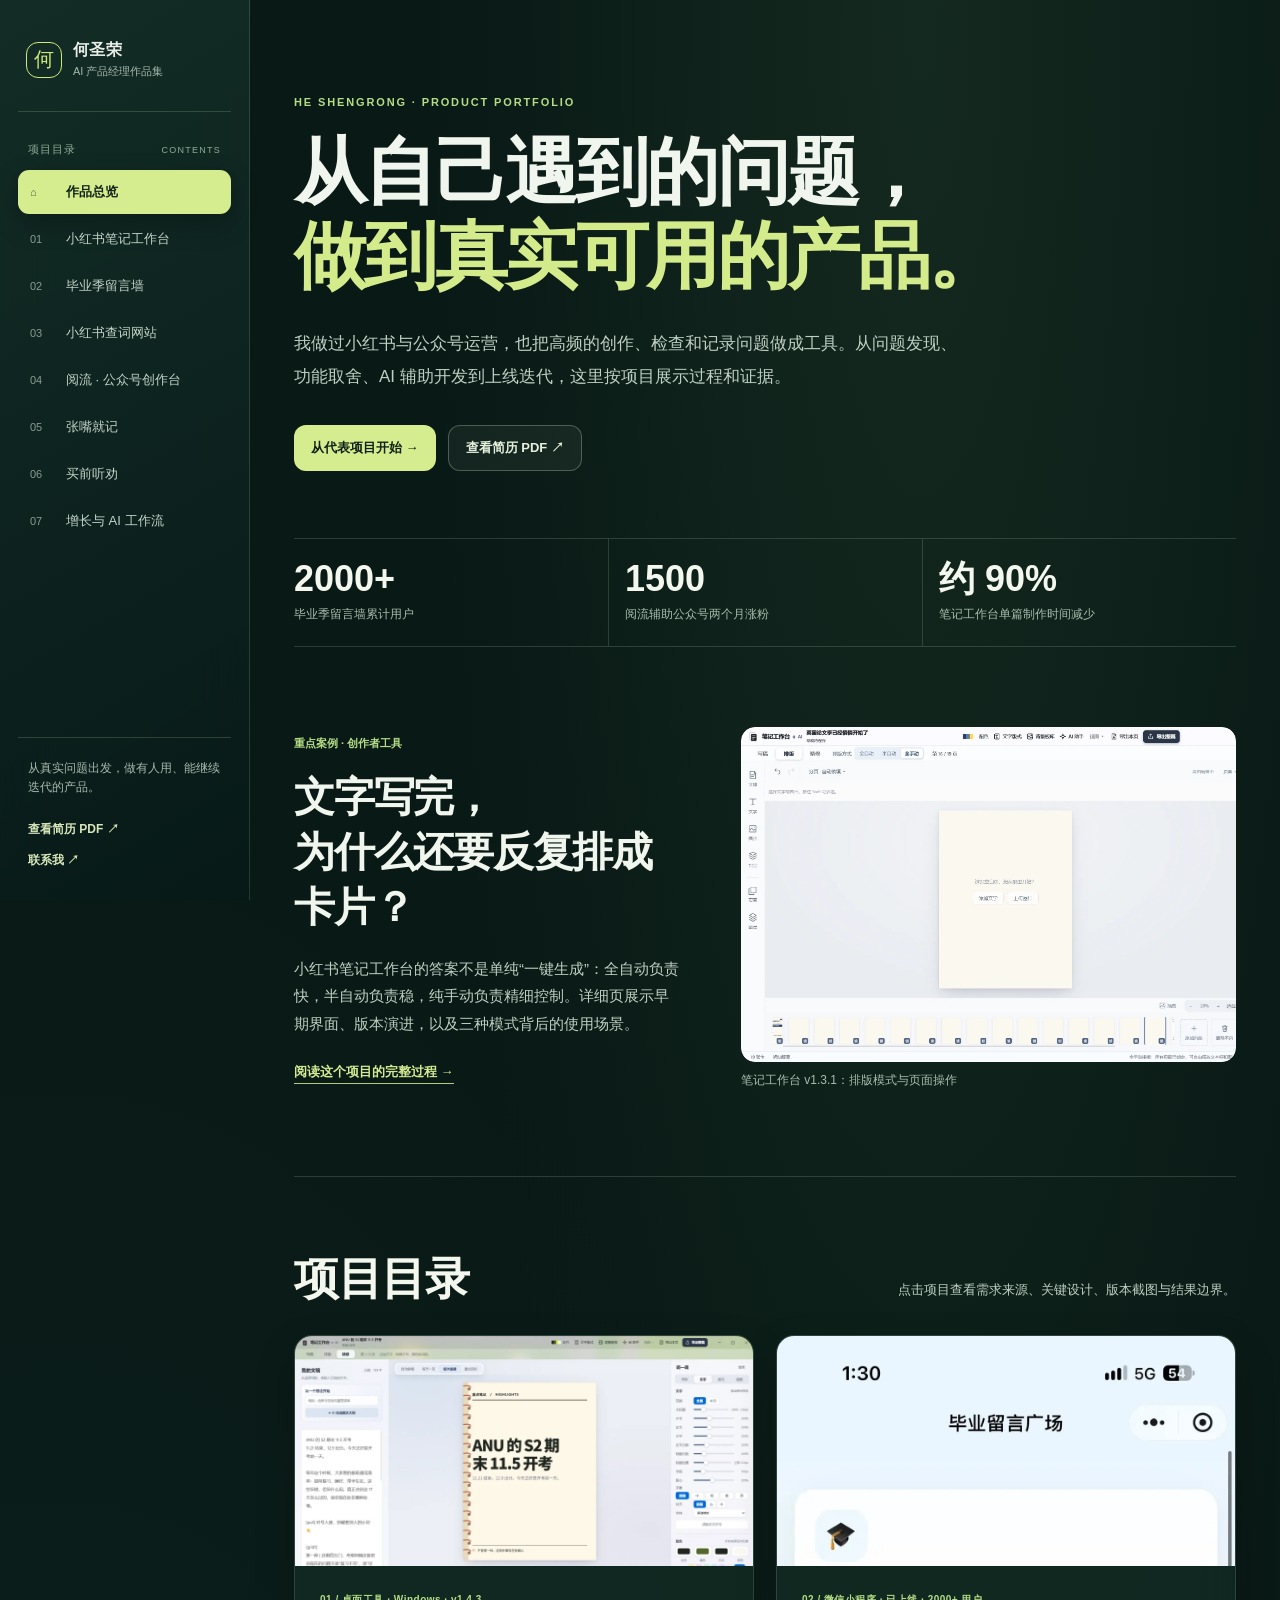
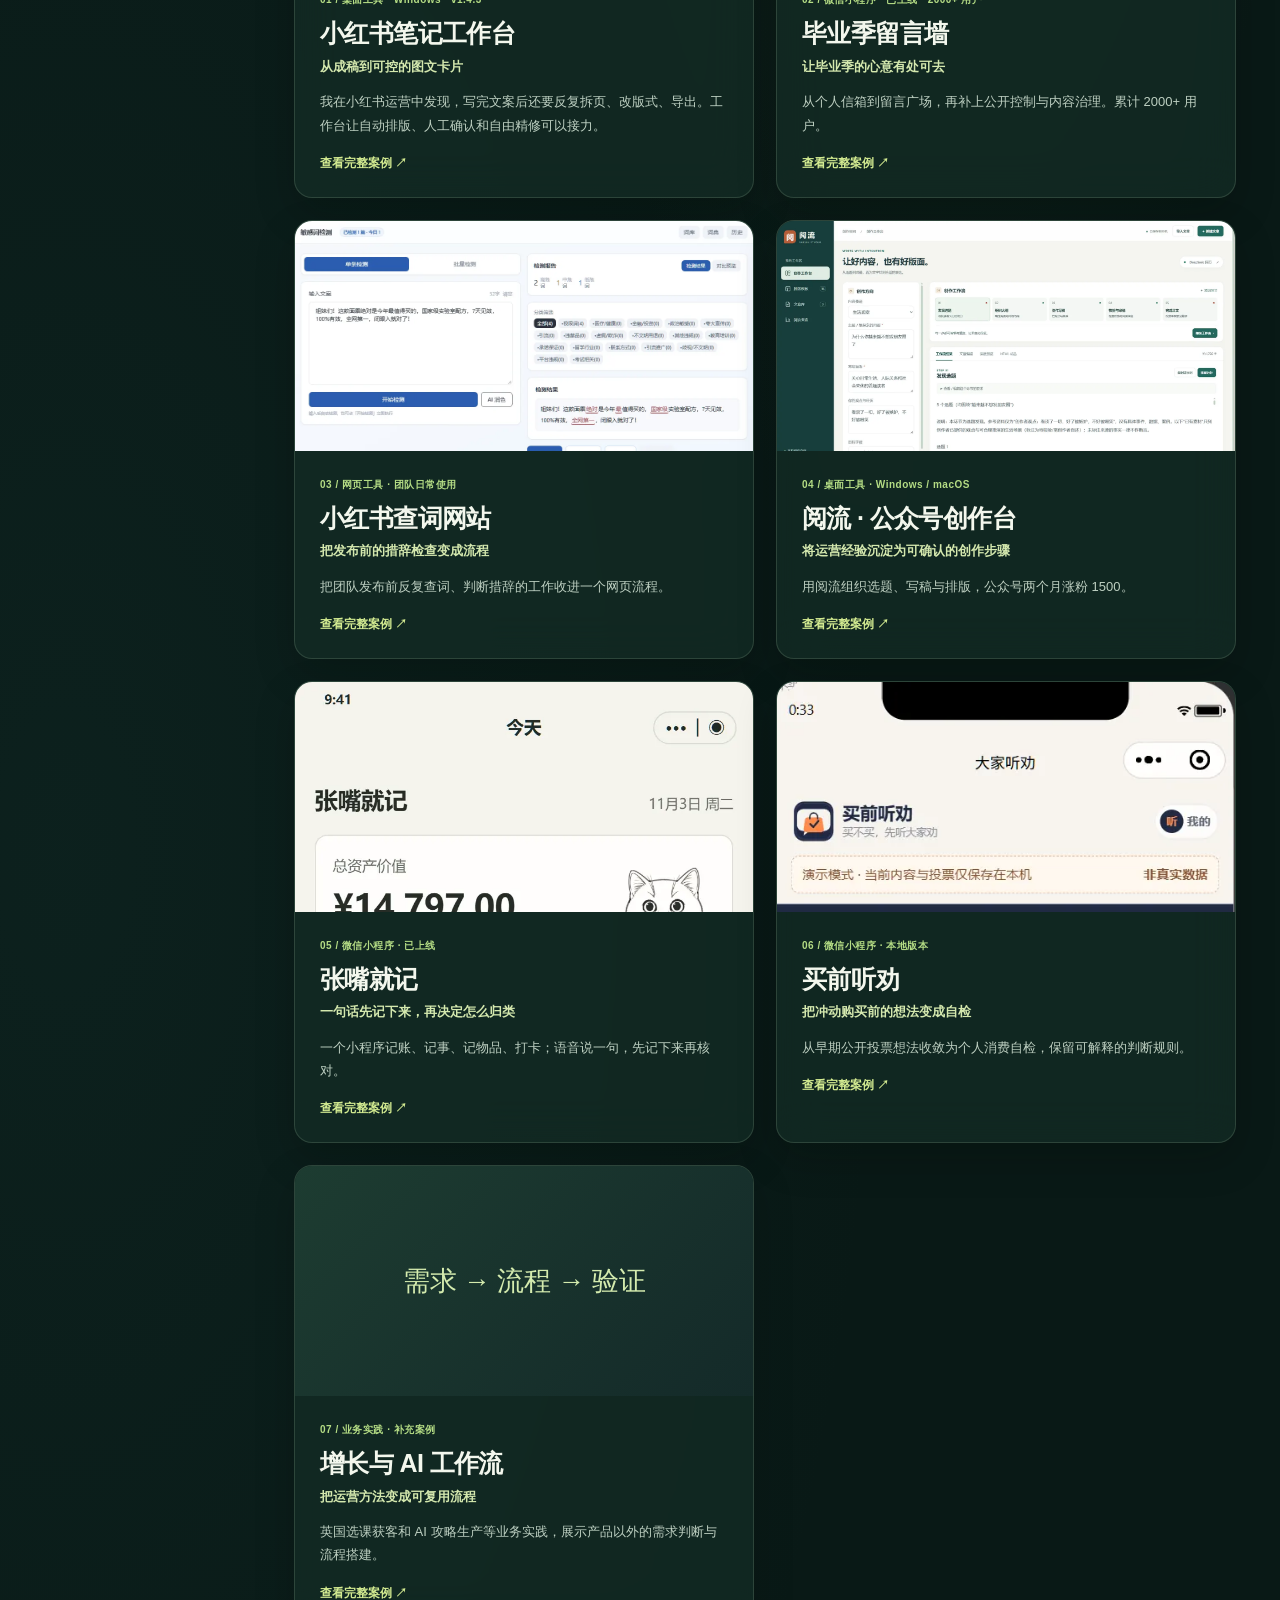
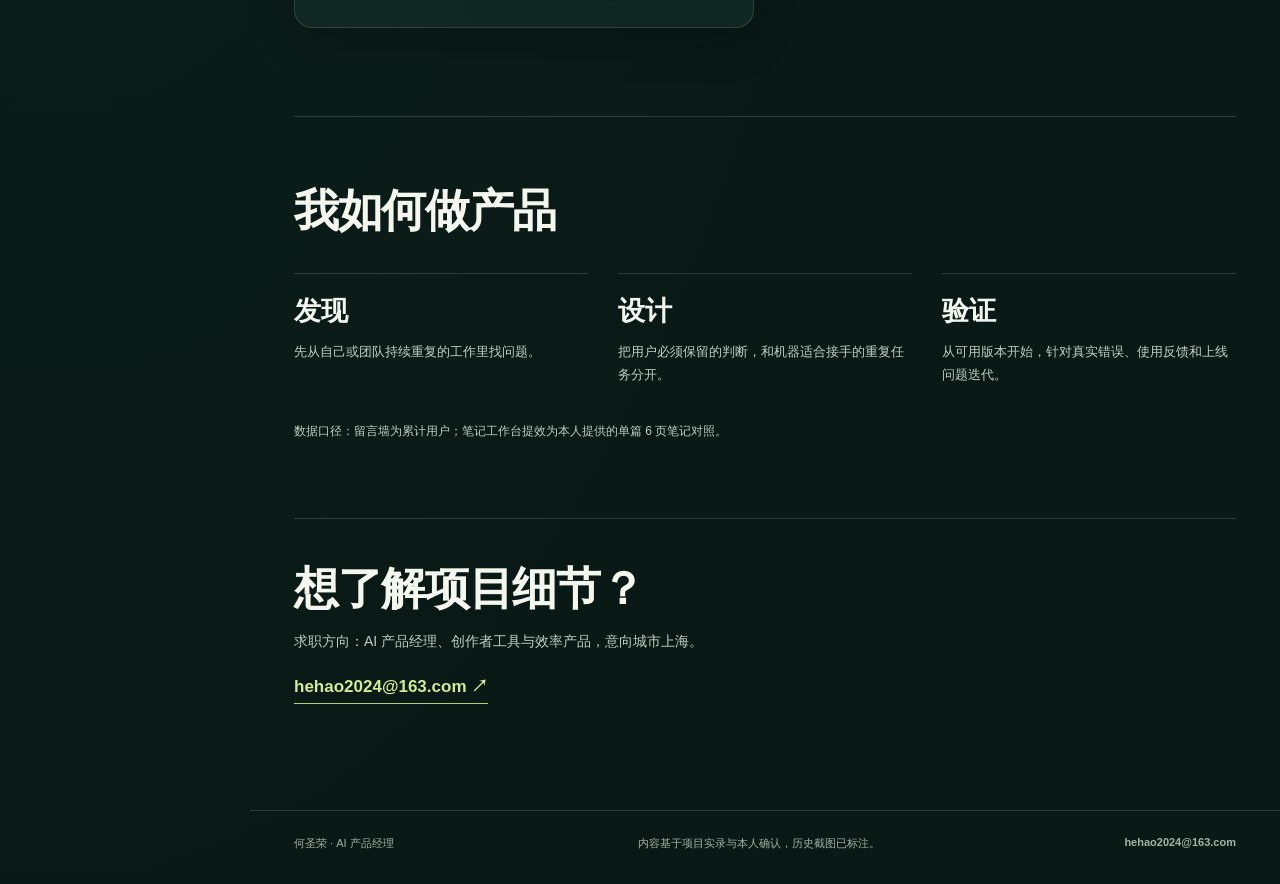
==== commit b1c74fa6: "Lead with confirmed portfolio results and sharpen case study copy" ====
--- a/index.html
+++ b/index.html
@@ -11,10 +11,10 @@
 </div></aside>
 <div class="main-wrap"><header class="mobile-top"><a href="index.html" class="mobile-brand">何圣荣 / 作品集</a><button class="nav-toggle" aria-controls="project-nav" aria-expanded="false" type="button">项目目录 <span aria-hidden="true">☰</span></button></header>
 <main id="main"><div class="page-pad home-page"><header class="home-hero"><div class="home-kicker">HE SHENGRONG · PRODUCT PORTFOLIO</div><h1>从自己遇到的问题，<br><em>做到真实可用的产品。</em></h1><p>我做过小红书与公众号运营，也把高频的创作、检查和记录问题做成工具。从问题发现、功能取舍、AI 辅助开发到上线迭代，这里按项目展示过程和证据。</p><div class="hero-actions"><a class="action-primary" href="projects/note-studio.html">从代表项目开始 →</a><a class="action-plain" href="resume.pdf" target="_blank" rel="noopener">查看简历 PDF ↗</a></div></header>
-<div class="facts"><div><strong>2000+</strong><span>毕业季留言墙累计用户</span></div><div><strong>1500</strong><span>此前公众号运营两个月涨粉</span></div><div><strong>07</strong><span>产品与业务案例</span></div></div>
+<div class="facts"><div><strong>2000+</strong><span>毕业季留言墙累计用户</span></div><div><strong>1500</strong><span>阅流辅助公众号两个月涨粉</span></div><div><strong>约 90%</strong><span>笔记工作台单篇制作时间减少</span></div></div>
 <section class="home-feature"><div><p class="feature-label">重点案例 · 创作者工具</p><h2>文字写完，<br>为什么还要反复排成卡片？</h2><p>小红书笔记工作台的答案不是单纯“一键生成”：全自动负责快，半自动负责稳，纯手动负责精细控制。详细页展示早期界面、版本演进，以及三种模式背后的使用场景。</p><a href="projects/note-studio.html">阅读这个项目的完整过程 →</a></div><figure class="shot "><button type="button" class="shot-open" data-image="assets/note-modes-v131.webp" data-caption="笔记工作台 v1.3.1：排版模式与页面操作" aria-label="放大查看：笔记工作台 v1.3.1：排版模式与页面操作"><img src="assets/note-modes-v131.webp" alt="笔记工作台 v1.3.1：排版模式与页面操作" loading="lazy"></button><figcaption>笔记工作台 v1.3.1：排版模式与页面操作</figcaption></figure></section>
-<section class="home-projects" id="projects"><div class="section-heading"><h2>项目目录</h2><p>点击项目查看需求来源、关键设计、版本截图与结果边界。</p></div><div class="project-grid"><a class="project-card" href="projects/note-studio.html"><div class="project-card-media"><img src="assets/note-studio.webp" alt="小红书笔记工作台项目界面" loading="lazy"></div><div class="project-card-copy"><span class="card-index">01 / 桌面工具 · Windows · v1.4.3</span><h3>小红书笔记工作台</h3><p class="card-line">从成稿到可控的图文卡片</p><p>我在小红书运营中发现，写完文案后还要反复拆页、改版式、导出。工作台让自动排版、人工确认和自由精修可以接力。</p><span class="read-more">查看完整案例 <span aria-hidden="true">↗</span></span></div></a><a class="project-card" href="projects/mailbox.html"><div class="project-card-media"><img src="assets/mailbox-plaza.webp" alt="毕业季留言墙项目界面" loading="lazy"></div><div class="project-card-copy"><span class="card-index">02 / 微信小程序 · 已上线 · 2000+ 用户</span><h3>毕业季留言墙</h3><p class="card-line">让毕业季的心意有处可去</p><p>从个人信箱到留言广场，再补上公开控制与内容治理。累计 2000+ 用户。</p><span class="read-more">查看完整案例 <span aria-hidden="true">↗</span></span></div></a><a class="project-card" href="projects/word-check.html"><div class="project-card-media"><img src="assets/word-check.webp" alt="小红书查词网站项目界面" loading="lazy"></div><div class="project-card-copy"><span class="card-index">03 / 网页工具 · 团队日常使用</span><h3>小红书查词网站</h3><p class="card-line">把发布前的措辞检查变成流程</p><p>把团队发布前反复查词、判断措辞的工作收进一个网页流程。</p><span class="read-more">查看完整案例 <span aria-hidden="true">↗</span></span></div></a><a class="project-card" href="projects/yueliu.html"><div class="project-card-media"><img src="assets/yueliu.webp" alt="阅流 · 公众号创作台项目界面" loading="lazy"></div><div class="project-card-copy"><span class="card-index">04 / 桌面工具 · Windows / macOS</span><h3>阅流 · 公众号创作台</h3><p class="card-line">将运营经验沉淀为可确认的创作步骤</p><p>两个月涨粉 1500 的公众号运营经历，后来沉淀成选题、写稿、审稿、排版的创作台。</p><span class="read-more">查看完整案例 <span aria-hidden="true">↗</span></span></div></a><a class="project-card" href="projects/voice.html"><div class="project-card-media"><img src="assets/voice-today.webp" alt="张嘴就记项目界面" loading="lazy"></div><div class="project-card-copy"><span class="card-index">05 / 微信小程序 · 已上线</span><h3>张嘴就记</h3><p class="card-line">一句话先记下来，再决定怎么归类</p><p>一个小程序记账、记事、记物品、打卡；语音说一句，先记下来再核对。</p><span class="read-more">查看完整案例 <span aria-hidden="true">↗</span></span></div></a><a class="project-card" href="projects/buy.html"><div class="project-card-media"><img src="assets/buy-history.webp" alt="买前听劝项目界面" loading="lazy"></div><div class="project-card-copy"><span class="card-index">06 / 微信小程序 · 本地版本</span><h3>买前听劝</h3><p class="card-line">把冲动购买前的想法变成自检</p><p>从早期公开投票想法收敛为个人消费自检，保留可解释的判断规则。</p><span class="read-more">查看完整案例 <span aria-hidden="true">↗</span></span></div></a><a class="project-card" href="projects/practice.html"><div class="project-card-media"><div class="card-type">需求 → 流程 → 验证</div></div><div class="project-card-copy"><span class="card-index">07 / 业务实践 · 补充案例</span><h3>增长与 AI 工作流</h3><p class="card-line">把运营方法变成可复用流程</p><p>英国选课获客和 AI 攻略生产等业务实践，展示产品以外的需求判断与流程搭建。</p><span class="read-more">查看完整案例 <span aria-hidden="true">↗</span></span></div></a></div></section>
-<section class="home-about"><h2>我如何做产品</h2><div class="about-steps"><div><b>发现</b><p>先从自己或团队持续重复的工作里找问题。</p></div><div><b>设计</b><p>把用户必须保留的判断，和机器适合接手的重复任务分开。</p></div><div><b>验证</b><p>从可用版本开始，针对真实错误、使用反馈和上线问题迭代。</p></div></div><p class="data-note">数据说明：2000+ 为留言墙累计用户，由本人确认；公众号涨粉发生在阅流工具形成之前。其他项目未测得的数据不作为成果宣称。</p></section>
+<section class="home-projects" id="projects"><div class="section-heading"><h2>项目目录</h2><p>点击项目查看需求来源、关键设计、版本截图与结果边界。</p></div><div class="project-grid"><a class="project-card" href="projects/note-studio.html"><div class="project-card-media"><img src="assets/note-studio.webp" alt="小红书笔记工作台项目界面" loading="lazy"></div><div class="project-card-copy"><span class="card-index">01 / 桌面工具 · Windows · v1.4.3</span><h3>小红书笔记工作台</h3><p class="card-line">从成稿到可控的图文卡片</p><p>我在小红书运营中发现，写完文案后还要反复拆页、改版式、导出。工作台让自动排版、人工确认和自由精修可以接力。</p><span class="read-more">查看完整案例 <span aria-hidden="true">↗</span></span></div></a><a class="project-card" href="projects/mailbox.html"><div class="project-card-media"><img src="assets/mailbox-plaza.webp" alt="毕业季留言墙项目界面" loading="lazy"></div><div class="project-card-copy"><span class="card-index">02 / 微信小程序 · 已上线 · 2000+ 用户</span><h3>毕业季留言墙</h3><p class="card-line">让毕业季的心意有处可去</p><p>从个人信箱到留言广场，再补上公开控制与内容治理。累计 2000+ 用户。</p><span class="read-more">查看完整案例 <span aria-hidden="true">↗</span></span></div></a><a class="project-card" href="projects/word-check.html"><div class="project-card-media"><img src="assets/word-check.webp" alt="小红书查词网站项目界面" loading="lazy"></div><div class="project-card-copy"><span class="card-index">03 / 网页工具 · 团队日常使用</span><h3>小红书查词网站</h3><p class="card-line">把发布前的措辞检查变成流程</p><p>把团队发布前反复查词、判断措辞的工作收进一个网页流程。</p><span class="read-more">查看完整案例 <span aria-hidden="true">↗</span></span></div></a><a class="project-card" href="projects/yueliu.html"><div class="project-card-media"><img src="assets/yueliu.webp" alt="阅流 · 公众号创作台项目界面" loading="lazy"></div><div class="project-card-copy"><span class="card-index">04 / 桌面工具 · Windows / macOS</span><h3>阅流 · 公众号创作台</h3><p class="card-line">将运营经验沉淀为可确认的创作步骤</p><p>用阅流组织选题、写稿与排版，公众号两个月涨粉 1500。</p><span class="read-more">查看完整案例 <span aria-hidden="true">↗</span></span></div></a><a class="project-card" href="projects/voice.html"><div class="project-card-media"><img src="assets/voice-today.webp" alt="张嘴就记项目界面" loading="lazy"></div><div class="project-card-copy"><span class="card-index">05 / 微信小程序 · 已上线</span><h3>张嘴就记</h3><p class="card-line">一句话先记下来，再决定怎么归类</p><p>一个小程序记账、记事、记物品、打卡；语音说一句，先记下来再核对。</p><span class="read-more">查看完整案例 <span aria-hidden="true">↗</span></span></div></a><a class="project-card" href="projects/buy.html"><div class="project-card-media"><img src="assets/buy-history.webp" alt="买前听劝项目界面" loading="lazy"></div><div class="project-card-copy"><span class="card-index">06 / 微信小程序 · 本地版本</span><h3>买前听劝</h3><p class="card-line">把冲动购买前的想法变成自检</p><p>从早期公开投票想法收敛为个人消费自检，保留可解释的判断规则。</p><span class="read-more">查看完整案例 <span aria-hidden="true">↗</span></span></div></a><a class="project-card" href="projects/practice.html"><div class="project-card-media"><div class="card-type">需求 → 流程 → 验证</div></div><div class="project-card-copy"><span class="card-index">07 / 业务实践 · 补充案例</span><h3>增长与 AI 工作流</h3><p class="card-line">把运营方法变成可复用流程</p><p>英国选课获客和 AI 攻略生产等业务实践，展示产品以外的需求判断与流程搭建。</p><span class="read-more">查看完整案例 <span aria-hidden="true">↗</span></span></div></a></div></section>
+<section class="home-about"><h2>我如何做产品</h2><div class="about-steps"><div><b>发现</b><p>先从自己或团队持续重复的工作里找问题。</p></div><div><b>设计</b><p>把用户必须保留的判断，和机器适合接手的重复任务分开。</p></div><div><b>验证</b><p>从可用版本开始，针对真实错误、使用反馈和上线问题迭代。</p></div></div><p class="data-note">数据口径：留言墙为累计用户；笔记工作台提效为本人提供的单篇 6 页笔记对照。</p></section>
 <section class="contact"><h2>想了解项目细节？</h2><p>求职方向：AI 产品经理、创作者工具与效率产品，意向城市上海。</p><a href="mailto:hehao2024@163.com">hehao2024@163.com ↗</a></section></div></main><footer class="footer"><span>何圣荣 · AI 产品经理</span><span>内容基于项目实录与本人确认，历史截图已标注。</span><a href="mailto:hehao2024@163.com">hehao2024@163.com</a></footer></div></div>
 <dialog class="lightbox" aria-label="查看项目截图"><button type="button" class="lightbox-close" aria-label="关闭截图">关闭 ×</button><img alt=""><p></p></dialog>
 <script src="site.js" defer></script></body></html>
--- a/site-dark.css
+++ b/site-dark.css
@@ -19,3 +19,8 @@
 .section-lead{font-size:17px!important;color:#e7f1dd!important}.decision-grid,.roadmap{display:grid;grid-template-columns:repeat(3,minmax(0,1fr));gap:12px;margin:25px 0}.decision-grid article,.roadmap article{padding:19px 17px;border:1px solid rgba(221,241,208,.16);border-radius:14px;background:rgba(38,67,50,.48);backdrop-filter:blur(12px)}.decision-grid b,.roadmap span{color:#d4e995;font-size:11px}.decision-grid h3,.roadmap h3{font-size:17px;margin:10px 0}.decision-grid p,.roadmap p{font-size:12px;line-height:1.8;margin:0}.evidence-line{color:#a9c5a7!important;font-size:12px!important;border-top:1px solid rgba(184,215,119,.5);padding-top:13px}.table-scroll{overflow-x:auto;border:1px solid rgba(213,238,203,.2);border-radius:13px;margin:21px 0}.compare-table{width:100%;border-collapse:collapse;min-width:610px;font-size:12px}.compare-table th{text-align:left;background:#203c30;color:#d8eca9;padding:14px}.compare-table td{padding:14px;color:#d3e0d4;line-height:1.7;border-top:1px solid rgba(213,238,203,.12)}.compare-table tr:nth-child(even) td{background:rgba(220,242,210,.035)}
 @media(max-width:1050px){.note-hero{grid-template-columns:1fr;gap:25px}.note-hero-image{max-width:840px}.note-hero h1{font-size:56px}}
 @media(max-width:700px){.note-hero{padding:39px 0 28px}.note-hero h1{font-size:36px}.note-hero .case-subtitle{font-size:19px}.decision-grid,.roadmap{grid-template-columns:1fr}.decision-grid article,.roadmap article{padding:17px}.value-lines p{font-size:12px}.note-hero-image figcaption{font-size:10px}}
+.proof-stack{display:grid;gap:21px}.proof-row{display:grid;grid-template-columns:minmax(0,1.14fr) minmax(0,.86fr);gap:22px;align-items:center;padding:13px;border:1px solid rgba(213,238,203,.17);border-radius:16px;background:rgba(37,63,49,.34)}.proof-row>div:last-child{padding:4px 8px}.proof-row h3{font-size:19px;margin:0 0 13px}.proof-row p{font-size:13px;line-height:1.65;margin:0 0 9px}.proof-row p b{color:#d4ec94}.proof-visual{position:relative;overflow:hidden;height:260px;border-radius:10px;background:#d7e0da}.proof-visual img{display:block;width:100%;height:100%;object-fit:cover;object-position:top;transition:transform .5s cubic-bezier(.16,1,.3,1)}.proof-visual:hover img{transform:scale(1.045)}.proof-visual span{position:absolute;left:12px;bottom:12px;padding:8px 10px;color:#eff6e9;background:rgba(12,31,27,.82);backdrop-filter:blur(12px);border-radius:7px;font-size:11px;font-weight:800}.proof-modes img{object-position:top left}.proof-reflow img,.proof-export img{object-position:center top}
+@media(max-width:700px){.proof-row{grid-template-columns:1fr}.proof-visual{height:220px}.proof-row>div:last-child{padding:3px 4px 6px}}
+.recognition-proof{display:grid;grid-template-columns:minmax(0,1fr) minmax(250px,.8fr);gap:28px;align-items:start}.recognition-proof .shot{margin:0}.recognition-proof .shot img{max-height:620px;width:auto;max-width:100%;margin:auto;object-fit:contain}.evidence-link{display:inline-block;color:#d7ed95;font-size:13px;font-weight:800;border-bottom:1px solid rgba(215,237,149,.7);padding-bottom:5px;margin:6px 0 15px}.evidence-link:hover{color:#f2f9cd}.test-evidence{display:grid;grid-template-columns:repeat(3,minmax(0,1fr));gap:12px;margin:25px 0}.test-evidence>div{padding:20px 17px;background:rgba(38,67,50,.55);border:1px solid rgba(215,237,195,.16);border-radius:13px}.test-evidence strong{display:block;color:#d7ed95;font-size:36px;line-height:1;font-variant-numeric:tabular-nums}.test-evidence span{display:block;margin-top:9px;color:#c4d7c5;font-size:11px;line-height:1.5}
+@media(max-width:700px){.recognition-proof{grid-template-columns:1fr}.recognition-proof .shot img{max-height:530px}.test-evidence>div{padding:14px 11px}.test-evidence strong{font-size:28px}}
+.measured-result{display:flex;flex-wrap:wrap;align-items:end;gap:8px 22px;padding:22px 0 25px;border-top:1px solid rgba(215,237,149,.35);border-bottom:1px solid rgba(215,237,149,.2);margin:12px 0 23px}.measured-result strong{font-size:clamp(35px,4.4vw,62px);line-height:1;color:#d9ef93;letter-spacing:-.04em;font-variant-numeric:tabular-nums}.measured-result span{font-size:13px;color:#c7d8c1;padding-bottom:5px}.compare-table tr.total td{background:rgba(213,237,149,.12);color:#ecf7d9;font-weight:800}
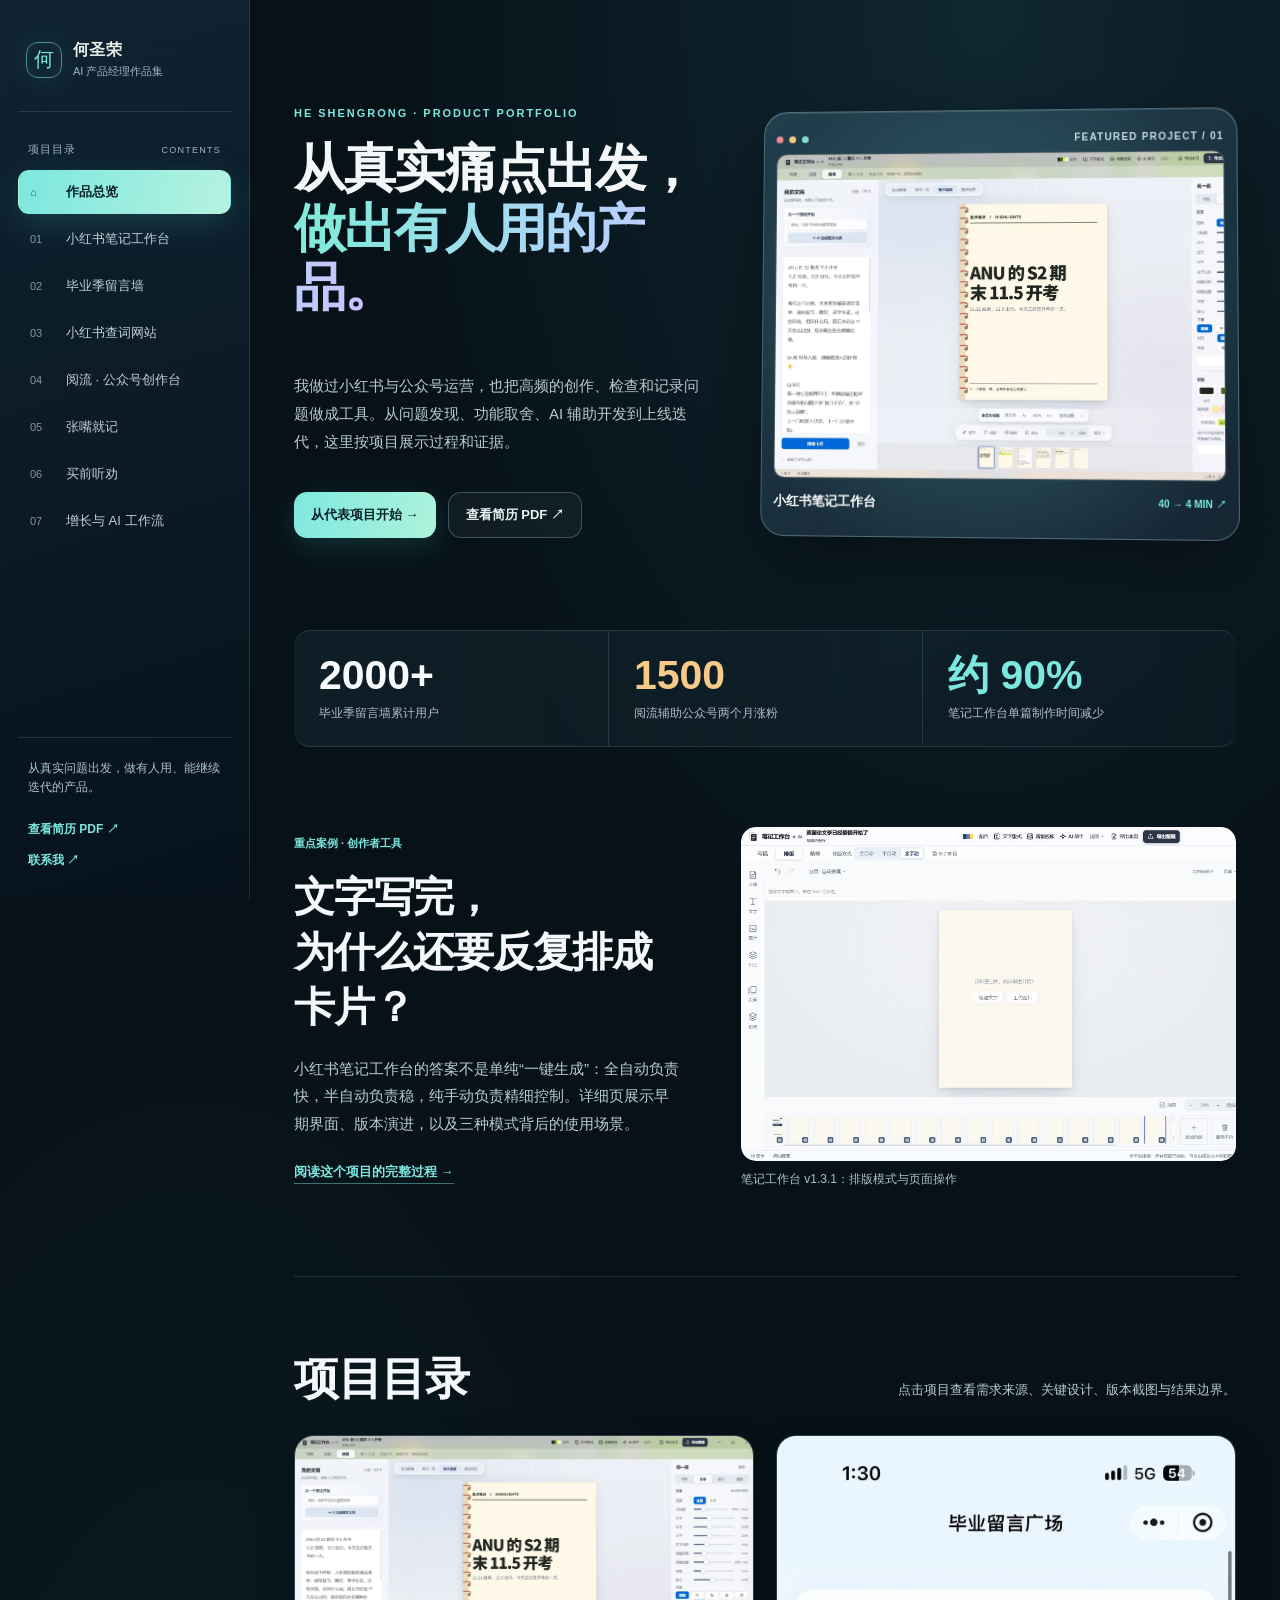
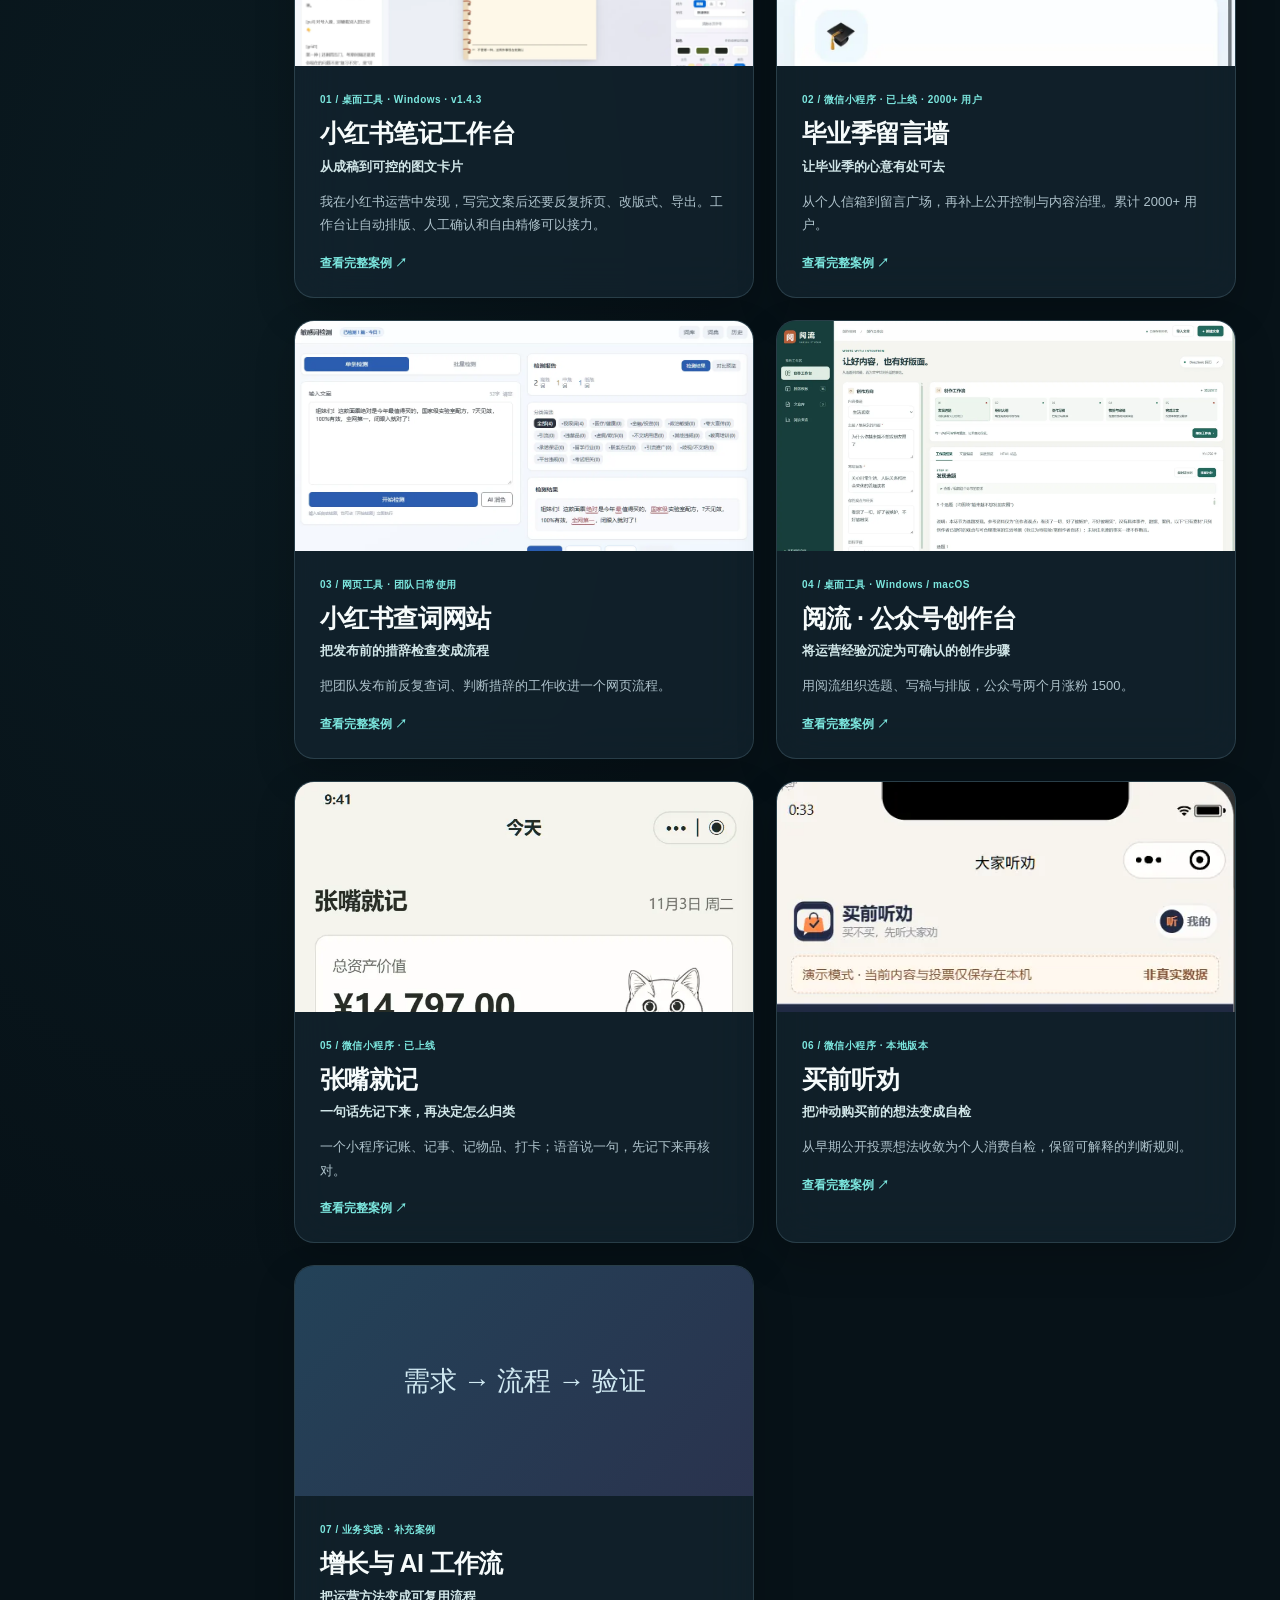
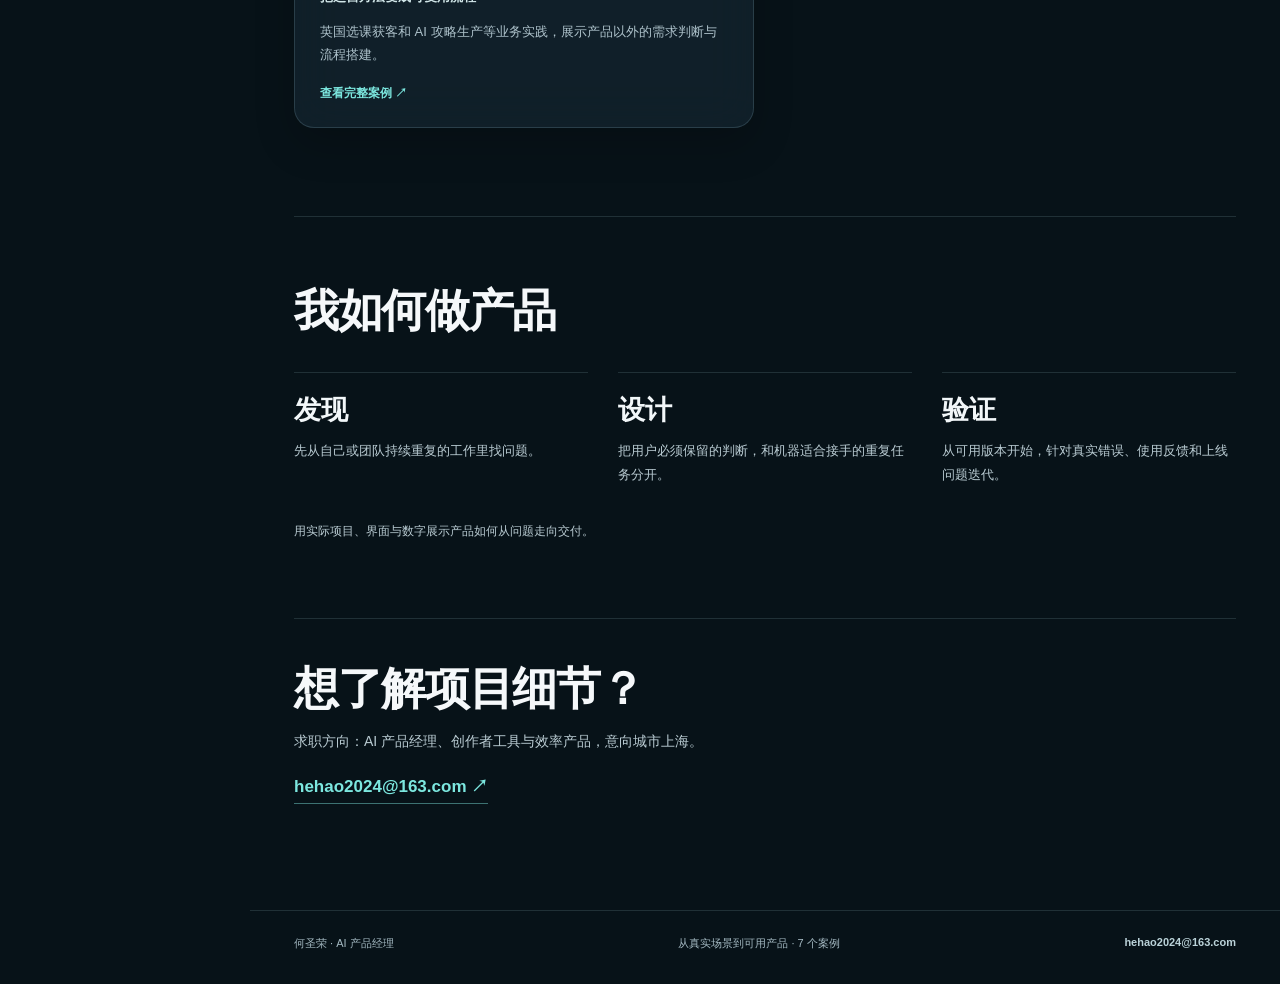
==== commit f6f45651: "Refresh portfolio story and motion-rich dark UI" ====
--- a/index.html
+++ b/index.html
@@ -1,8 +1,8 @@
 <!doctype html>
 <html lang="zh-CN"><head><meta charset="utf-8"><meta name="viewport" content="width=device-width, initial-scale=1">
-<meta name="theme-color" content="#101c1b"><meta name="description" content="何圣荣的 AI 产品经理作品集：从运营实践中的真实问题到已上线产品与创作者工具。">
-<title>总览｜何圣荣的作品集</title><link rel="stylesheet" href="site.css"><link rel="stylesheet" href="site-dark.css"></head>
-<body><a class="skip" href="#main">跳到正文</a>
+<meta name="theme-color" content="#071218"><meta name="description" content="何圣荣的 AI 产品经理作品集：从运营实践中的真实问题到已上线产品与创作者工具。">
+<title>总览｜何圣荣的作品集</title><link rel="stylesheet" href="site.css"><link rel="stylesheet" href="site-dark.css"><link rel="stylesheet" href="site-polish.css"></head>
+<body><div class="reading-progress" aria-hidden="true"></div><a class="skip" href="#main">跳到正文</a>
 <div class="site-shell">
 <aside class="side" id="project-nav" aria-label="项目目录"><div class="side-inner">
 <a class="identity" href="index.html"><span class="identity-mark">何</span><span><strong>何圣荣</strong><small>AI 产品经理作品集</small></span></a>
@@ -10,11 +10,11 @@
 <div class="side-bottom"><p>从真实问题出发，做有人用、能继续迭代的产品。</p><a href="resume.pdf" target="_blank" rel="noopener">查看简历 PDF ↗</a><a href="mailto:hehao2024@163.com">联系我 ↗</a></div>
 </div></aside>
 <div class="main-wrap"><header class="mobile-top"><a href="index.html" class="mobile-brand">何圣荣 / 作品集</a><button class="nav-toggle" aria-controls="project-nav" aria-expanded="false" type="button">项目目录 <span aria-hidden="true">☰</span></button></header>
-<main id="main"><div class="page-pad home-page"><header class="home-hero"><div class="home-kicker">HE SHENGRONG · PRODUCT PORTFOLIO</div><h1>从自己遇到的问题，<br><em>做到真实可用的产品。</em></h1><p>我做过小红书与公众号运营，也把高频的创作、检查和记录问题做成工具。从问题发现、功能取舍、AI 辅助开发到上线迭代，这里按项目展示过程和证据。</p><div class="hero-actions"><a class="action-primary" href="projects/note-studio.html">从代表项目开始 →</a><a class="action-plain" href="resume.pdf" target="_blank" rel="noopener">查看简历 PDF ↗</a></div></header>
+<main id="main"><div class="page-pad home-page"><header class="home-hero"><div class="home-kicker">HE SHENGRONG · PRODUCT PORTFOLIO</div><h1>从真实痛点出发，<br><em>做出有人用的产品。</em></h1><p>我做过小红书与公众号运营，也把高频的创作、检查和记录问题做成工具。从问题发现、功能取舍、AI 辅助开发到上线迭代，这里按项目展示过程和证据。</p><div class="hero-actions"><a class="action-primary" href="projects/note-studio.html">从代表项目开始 →</a><a class="action-plain" href="resume.pdf" target="_blank" rel="noopener">查看简历 PDF ↗</a></div><a class="home-hero-preview" href="projects/note-studio.html" aria-label="查看小红书笔记工作台案例"><span class="preview-top"><i></i><i></i><i></i><b>FEATURED PROJECT / 01</b></span><img src="assets/note-studio.webp" alt="笔记工作台 v1.4.3 的真实界面：写稿、排版和精修" fetchpriority="high"><span class="preview-bottom"><strong>小红书笔记工作台</strong><span>40 → 4 MIN <span aria-hidden="true">↗</span></span></span></a></header>
 <div class="facts"><div><strong>2000+</strong><span>毕业季留言墙累计用户</span></div><div><strong>1500</strong><span>阅流辅助公众号两个月涨粉</span></div><div><strong>约 90%</strong><span>笔记工作台单篇制作时间减少</span></div></div>
-<section class="home-feature"><div><p class="feature-label">重点案例 · 创作者工具</p><h2>文字写完，<br>为什么还要反复排成卡片？</h2><p>小红书笔记工作台的答案不是单纯“一键生成”：全自动负责快，半自动负责稳，纯手动负责精细控制。详细页展示早期界面、版本演进，以及三种模式背后的使用场景。</p><a href="projects/note-studio.html">阅读这个项目的完整过程 →</a></div><figure class="shot "><button type="button" class="shot-open" data-image="assets/note-modes-v131.webp" data-caption="笔记工作台 v1.3.1：排版模式与页面操作" aria-label="放大查看：笔记工作台 v1.3.1：排版模式与页面操作"><img src="assets/note-modes-v131.webp" alt="笔记工作台 v1.3.1：排版模式与页面操作" loading="lazy"></button><figcaption>笔记工作台 v1.3.1：排版模式与页面操作</figcaption></figure></section>
+<section class="home-feature"><div><p class="feature-label">重点案例 · 创作者工具</p><h2>文字写完，<br>为什么还要反复排成卡片？</h2><p>小红书笔记工作台的答案不是单纯“一键生成”：全自动负责快，半自动负责稳，纯手动负责精细控制。详细页展示早期界面、版本演进，以及三种模式背后的使用场景。</p><a href="projects/note-studio.html">阅读这个项目的完整过程 →</a></div><figure class="shot "><button type="button" class="shot-open" data-image="assets/note-modes-v131.webp" data-caption="笔记工作台 v1.3.1：排版模式与页面操作" aria-label="放大查看：笔记工作台 v1.3.1：排版模式与页面操作"><img src="assets/note-modes-v131.webp" alt="笔记工作台 v1.3.1：排版模式与页面操作" width="1770" height="1173" loading="lazy"></button><figcaption>笔记工作台 v1.3.1：排版模式与页面操作</figcaption></figure></section>
 <section class="home-projects" id="projects"><div class="section-heading"><h2>项目目录</h2><p>点击项目查看需求来源、关键设计、版本截图与结果边界。</p></div><div class="project-grid"><a class="project-card" href="projects/note-studio.html"><div class="project-card-media"><img src="assets/note-studio.webp" alt="小红书笔记工作台项目界面" loading="lazy"></div><div class="project-card-copy"><span class="card-index">01 / 桌面工具 · Windows · v1.4.3</span><h3>小红书笔记工作台</h3><p class="card-line">从成稿到可控的图文卡片</p><p>我在小红书运营中发现，写完文案后还要反复拆页、改版式、导出。工作台让自动排版、人工确认和自由精修可以接力。</p><span class="read-more">查看完整案例 <span aria-hidden="true">↗</span></span></div></a><a class="project-card" href="projects/mailbox.html"><div class="project-card-media"><img src="assets/mailbox-plaza.webp" alt="毕业季留言墙项目界面" loading="lazy"></div><div class="project-card-copy"><span class="card-index">02 / 微信小程序 · 已上线 · 2000+ 用户</span><h3>毕业季留言墙</h3><p class="card-line">让毕业季的心意有处可去</p><p>从个人信箱到留言广场，再补上公开控制与内容治理。累计 2000+ 用户。</p><span class="read-more">查看完整案例 <span aria-hidden="true">↗</span></span></div></a><a class="project-card" href="projects/word-check.html"><div class="project-card-media"><img src="assets/word-check.webp" alt="小红书查词网站项目界面" loading="lazy"></div><div class="project-card-copy"><span class="card-index">03 / 网页工具 · 团队日常使用</span><h3>小红书查词网站</h3><p class="card-line">把发布前的措辞检查变成流程</p><p>把团队发布前反复查词、判断措辞的工作收进一个网页流程。</p><span class="read-more">查看完整案例 <span aria-hidden="true">↗</span></span></div></a><a class="project-card" href="projects/yueliu.html"><div class="project-card-media"><img src="assets/yueliu.webp" alt="阅流 · 公众号创作台项目界面" loading="lazy"></div><div class="project-card-copy"><span class="card-index">04 / 桌面工具 · Windows / macOS</span><h3>阅流 · 公众号创作台</h3><p class="card-line">将运营经验沉淀为可确认的创作步骤</p><p>用阅流组织选题、写稿与排版，公众号两个月涨粉 1500。</p><span class="read-more">查看完整案例 <span aria-hidden="true">↗</span></span></div></a><a class="project-card" href="projects/voice.html"><div class="project-card-media"><img src="assets/voice-today.webp" alt="张嘴就记项目界面" loading="lazy"></div><div class="project-card-copy"><span class="card-index">05 / 微信小程序 · 已上线</span><h3>张嘴就记</h3><p class="card-line">一句话先记下来，再决定怎么归类</p><p>一个小程序记账、记事、记物品、打卡；语音说一句，先记下来再核对。</p><span class="read-more">查看完整案例 <span aria-hidden="true">↗</span></span></div></a><a class="project-card" href="projects/buy.html"><div class="project-card-media"><img src="assets/buy-history.webp" alt="买前听劝项目界面" loading="lazy"></div><div class="project-card-copy"><span class="card-index">06 / 微信小程序 · 本地版本</span><h3>买前听劝</h3><p class="card-line">把冲动购买前的想法变成自检</p><p>从早期公开投票想法收敛为个人消费自检，保留可解释的判断规则。</p><span class="read-more">查看完整案例 <span aria-hidden="true">↗</span></span></div></a><a class="project-card" href="projects/practice.html"><div class="project-card-media"><div class="card-type">需求 → 流程 → 验证</div></div><div class="project-card-copy"><span class="card-index">07 / 业务实践 · 补充案例</span><h3>增长与 AI 工作流</h3><p class="card-line">把运营方法变成可复用流程</p><p>英国选课获客和 AI 攻略生产等业务实践，展示产品以外的需求判断与流程搭建。</p><span class="read-more">查看完整案例 <span aria-hidden="true">↗</span></span></div></a></div></section>
-<section class="home-about"><h2>我如何做产品</h2><div class="about-steps"><div><b>发现</b><p>先从自己或团队持续重复的工作里找问题。</p></div><div><b>设计</b><p>把用户必须保留的判断，和机器适合接手的重复任务分开。</p></div><div><b>验证</b><p>从可用版本开始，针对真实错误、使用反馈和上线问题迭代。</p></div></div><p class="data-note">数据口径：留言墙为累计用户；笔记工作台提效为本人提供的单篇 6 页笔记对照。</p></section>
-<section class="contact"><h2>想了解项目细节？</h2><p>求职方向：AI 产品经理、创作者工具与效率产品，意向城市上海。</p><a href="mailto:hehao2024@163.com">hehao2024@163.com ↗</a></section></div></main><footer class="footer"><span>何圣荣 · AI 产品经理</span><span>内容基于项目实录与本人确认，历史截图已标注。</span><a href="mailto:hehao2024@163.com">hehao2024@163.com</a></footer></div></div>
-<dialog class="lightbox" aria-label="查看项目截图"><button type="button" class="lightbox-close" aria-label="关闭截图">关闭 ×</button><img alt=""><p></p></dialog>
-<script src="site.js" defer></script></body></html>+<section class="home-about"><h2>我如何做产品</h2><div class="about-steps"><div><b>发现</b><p>先从自己或团队持续重复的工作里找问题。</p></div><div><b>设计</b><p>把用户必须保留的判断，和机器适合接手的重复任务分开。</p></div><div><b>验证</b><p>从可用版本开始，针对真实错误、使用反馈和上线问题迭代。</p></div></div><p class="data-note">用实际项目、界面与数字展示产品如何从问题走向交付。</p></section>
+<section class="contact"><h2>想了解项目细节？</h2><p>求职方向：AI 产品经理、创作者工具与效率产品，意向城市上海。</p><a href="mailto:hehao2024@163.com">hehao2024@163.com ↗</a></section></div></main><footer class="footer"><span>何圣荣 · AI 产品经理</span><span>从真实场景到可用产品 · 7 个案例</span><a href="mailto:hehao2024@163.com">hehao2024@163.com</a></footer></div></div>
+<dialog class="lightbox" aria-label="查看项目截图"><button type="button" class="lightbox-close" aria-label="关闭截图">关闭 ×</button><button type="button" class="lightbox-prev" aria-label="查看上一张截图">←</button><img alt=""><button type="button" class="lightbox-next" aria-label="查看下一张截图">→</button><p></p></dialog>
+<script src="site.js" defer></script></body></html>
--- a/site-polish.css
+++ b/site-polish.css
@@ -0,0 +1,28 @@
+@charset "UTF-8";
+:root{--ink:#f4f7f8;--soft:#b9c7ce;--line:rgba(177,218,229,.15);--aqua:#7ce7df;--gold:#f8ca89;--violet:#beaaf7;--surface:rgba(20,37,49,.7);background:#071218;color:var(--ink)}
+body{background:radial-gradient(ellipse 64% 32% at 77% 0%,rgba(45,111,140,.22),transparent 75%),radial-gradient(ellipse 55% 32% at 15% 45%,rgba(35,83,93,.13),transparent 75%),#071218;color:var(--ink)}
+::selection{background:var(--aqua);color:#071218}a:focus-visible,button:focus-visible{outline-color:var(--aqua)}
+.reading-progress{position:fixed;z-index:90;top:0;left:0;width:100%;height:3px;background:linear-gradient(90deg,var(--aqua),var(--violet),var(--gold));transform:scaleX(0);transform-origin:left;pointer-events:none}
+.side{background:linear-gradient(163deg,rgba(17,38,53,.88),rgba(7,18,28,.94));border-color:rgba(178,221,231,.14)}.identity,.side-bottom{border-color:var(--line)}.identity-mark{color:var(--aqua);border-color:rgba(124,231,223,.55);box-shadow:inset 0 0 20px rgba(124,231,223,.08),0 0 28px rgba(124,231,223,.1)}.identity small,.side-title,.side-title span{color:#9db7c3}.side-bottom p{color:#aec1c9}.side-bottom a{color:var(--aqua)}
+.nav-item{color:#bfd0d7;position:relative;overflow:hidden}.nav-item:hover{background:rgba(124,231,223,.1);color:#fff;transform:translateX(4px)}.nav-item.active{background:linear-gradient(105deg,#7ce7df,#b6f2df);color:#0a2028;box-shadow:0 9px 34px rgba(61,186,182,.22)}
+.home-hero{display:grid;grid-template-columns:minmax(0,.93fr) minmax(0,1.07fr);column-gap:clamp(25px,4vw,62px);align-items:center;padding:87px 0 72px;min-height:630px}.home-hero>*:not(.home-hero-preview){grid-column:1}.home-kicker{align-self:end;margin:0 0 20px;color:var(--aqua);font-size:11px;letter-spacing:.18em}.home-hero h1{font-size:clamp(44px,4.55vw,72px);max-width:590px;line-height:1.14;align-self:start}.home-hero h1 em{font-family:inherit;font-weight:800;background:linear-gradient(98deg,#83e9db 8%,#b1d5fa 65%,#d4bdff);background-clip:text;-webkit-background-clip:text;color:transparent}.home-hero>p{font-size:15px;line-height:1.88;color:#b9cbd1;max-width:540px;margin:24px 0 25px}.home-hero .hero-actions{align-self:start}.home-hero-preview{grid-column:2;grid-row:1/span 4;display:block;position:relative;overflow:hidden;min-width:0;aspect-ratio:1.11;background:linear-gradient(145deg,rgba(77,124,149,.32),rgba(31,49,66,.52));border:1px solid rgba(180,228,236,.32);border-radius:24px;padding:12px;box-shadow:0 30px 80px rgba(0,0,0,.4),inset 0 1px rgba(255,255,255,.12);transform:perspective(1000px) rotateY(-3deg) rotateX(2deg);transition:transform .55s cubic-bezier(.16,1,.3,1),box-shadow .55s;isolation:isolate}.home-hero-preview:before{content:"";position:absolute;inset:-30% -20%;z-index:-1;background:radial-gradient(circle,rgba(114,231,226,.25),transparent 56%);animation:preview-glow 8s ease-in-out infinite alternate}.home-hero-preview:hover{transform:perspective(1000px) rotateY(0) rotateX(0) translateY(-6px);box-shadow:0 38px 90px rgba(0,0,0,.48),0 0 50px rgba(84,208,211,.1)}.home-hero-preview>img{display:block;width:100%;height:calc(100% - 75px);object-fit:cover;object-position:top left;border:1px solid rgba(231,248,251,.18);border-radius:11px;background:#1d3038;transition:transform .7s cubic-bezier(.16,1,.3,1)}.home-hero-preview:hover>img{transform:scale(1.018)}.preview-top,.preview-bottom{display:flex;align-items:center;gap:6px;height:30px;color:#c6dbe1;font-size:10px;letter-spacing:.12em}.preview-top i{width:7px;height:7px;border-radius:50%;background:#ec8d92}.preview-top i:nth-child(2){background:#f4ca80}.preview-top i:nth-child(3){background:#83dac5}.preview-top b{font-weight:700;margin-left:auto}.preview-bottom{height:45px;justify-content:space-between;gap:10px;letter-spacing:0}.preview-bottom strong{font-size:13px;color:#fff}.preview-bottom>span{color:var(--aqua);font-weight:800;font-variant-numeric:tabular-nums}
+.action-primary{background:linear-gradient(100deg,#80e8df,#adf3db);color:#08222a;box-shadow:0 9px 30px rgba(82,211,203,.16)}.action-primary:hover{background:#b4fff2;box-shadow:0 14px 38px rgba(82,211,203,.27)}.action-plain{border-color:rgba(176,223,234,.28);color:#e8f5f5;background:rgba(223,246,250,.045)}.action-plain:hover{background:rgba(223,246,250,.13)}.action-primary,.action-plain{border-radius:13px;transition:transform .3s cubic-bezier(.16,1,.3,1),background .3s,box-shadow .3s}
+.facts{border-color:var(--line);background:linear-gradient(90deg,rgba(39,69,82,.25),rgba(42,61,81,.1));border-radius:16px}.facts>div{padding:24px 25px}.facts>div:first-child{padding-left:25px}.facts>div+div{border-color:var(--line)}.facts strong{color:#f8fbfb;font-size:clamp(29px,3.2vw,44px)}.facts>div:nth-child(2) strong{color:var(--gold)}.facts>div:nth-child(3) strong{color:var(--aqua)}.facts span{color:#aebfc8}
+.feature-label,.home-kicker,.card-index,.case-no,.case-status,.timeline>div>span{color:var(--aqua)}.home-feature,.home-about,.contact,.story-section,.next-links{border-color:var(--line)}.home-feature h2,.section-heading h2,.home-about h2,.contact h2,.story-section h2,.case-hero h1{color:#f5f8fa}.home-feature p:not(.feature-label),.section-heading p,.home-about p,.contact p,.story-section p,.case-intro{color:#b9cbd2}.home-feature a:not(.shot-open),.contact a,.next-links a{color:var(--aqua);border-color:rgba(124,231,223,.45)}
+.project-card{position:relative;background:var(--surface);border-color:rgba(166,215,227,.17);border-radius:20px;box-shadow:0 16px 40px rgba(0,0,0,.2)}.project-card:before{content:"";position:absolute;inset:0;z-index:2;border-radius:inherit;background:radial-gradient(380px circle at var(--mx,50%) var(--my,0%),rgba(124,231,223,.14),transparent 67%);opacity:0;pointer-events:none;transition:opacity .28s}.project-card:hover:before{opacity:1}.project-card:hover{border-color:rgba(124,231,223,.45);transform:translateY(-6px);box-shadow:0 30px 65px rgba(0,0,0,.35)}.project-card-media{background:#213b49}.project-card-copy{position:relative;z-index:3}.project-card h3{color:#f6fbfb}.project-card p{color:#afc3cc}.project-card .card-line{color:#d1e6e8}.read-more{color:var(--aqua)}.card-type{background:linear-gradient(135deg,#234258,#2a334e);color:#d0e9f2}.about-steps>div{border-color:var(--line)}.about-steps b{color:#f2f7f9}.footer{border-color:var(--line);color:#a4b9c2}.footer a{color:#bbd3d9}
+.breadcrumb,.breadcrumb a,.shot figcaption{color:#aac1cb}.case-subtitle{color:#d6e8ee}.case-status{display:inline-block;padding:6px 11px;border:1px solid rgba(124,231,223,.26);border-radius:999px;background:rgba(124,231,223,.07)}.case-hero:not(.note-hero){position:relative;padding-bottom:43px}.case-hero:not(.note-hero):before{content:"";position:absolute;width:190px;height:190px;right:0;top:15px;border:1px solid rgba(124,231,223,.15);border-radius:50%;box-shadow:0 0 0 35px rgba(124,231,223,.025),0 0 0 70px rgba(124,231,223,.018);pointer-events:none}
+.shot img,.note-hero-image img{background:#203846;border-color:rgba(177,223,232,.25);box-shadow:0 20px 55px rgba(0,0,0,.31)}.shot-open{border-radius:15px}.shot-open:hover img{transform:scale(1.025)}.story-index{background:rgba(20,39,51,.75);border-color:rgba(161,213,226,.2);box-shadow:0 20px 44px rgba(0,0,0,.22);border-radius:16px;backdrop-filter:blur(24px)}.story-index p{color:var(--aqua)}.story-index a{color:#b8cbd3;border-left:2px solid transparent;padding-left:9px;transition:color .2s,background .2s,border-color .2s,transform .2s}.story-index a:hover,.story-index a.is-current{color:#fff;background:rgba(124,231,223,.09);border-color:var(--aqua);text-decoration:none;transform:translateX(2px)}
+.mode-grid>div,.decision-grid article,.roadmap article,.test-evidence>div{background:rgba(27,50,64,.72);border-color:rgba(168,219,230,.17);border-radius:16px}.mode-grid>div:nth-child(2),.decision-grid article:nth-child(2){border-color:rgba(248,202,137,.3)}.mode-grid span,.decision-grid b,.roadmap span{color:var(--aqua)}.mode-grid>div:nth-child(2) span{color:var(--gold)}.mode-grid p,.decision-grid p,.roadmap p{color:#c1d2da}.flow span{background:rgba(124,231,223,.09);color:#d8f1f0;border-color:rgba(124,231,223,.18)}.timeline>div{border-color:rgba(124,231,223,.4)}.timeline>div:before{background:var(--aqua);box-shadow:0 0 0 5px rgba(124,231,223,.1)}.result-highlight{color:var(--aqua)!important}.operation-hero,.proof-row{background:rgba(20,40,52,.64);border-color:rgba(170,219,231,.19)}.operation-hero{box-shadow:0 28px 75px rgba(0,0,0,.37)}.operation-meta strong{color:#f2faf9}.live-dot{background:var(--aqua);box-shadow:0 0 0 5px rgba(124,231,223,.12)}.note-hero .case-subtitle{color:#e1eef2}.value-lines b,.evidence-link,.test-evidence strong,.measured-result strong{color:var(--aqua)}.value-lines p{color:#c9d9dd}.note-tags span{color:#d5e4e9;border-color:rgba(177,219,231,.24)}.section-lead{color:#edf8f7!important}.evidence-line{border-color:rgba(124,231,223,.35);color:#aac7cf!important}.table-scroll{border-color:rgba(166,218,230,.22)}.compare-table th{background:#1b3c4a;color:#baf3ed}.compare-table td{color:#d0dfe4;border-color:rgba(166,218,230,.13)}.compare-table tr.total td{background:rgba(124,231,223,.1);color:#e7fbf8}.measured-result{border-color:rgba(124,231,223,.3)}.recognition-proof .shot img{background:#f6f7f6}
+.mobile-top{background:rgba(8,24,35,.84);border-color:var(--line);backdrop-filter:blur(24px)}.nav-toggle{background:rgba(124,231,223,.09);border-color:rgba(124,231,223,.25);color:#e4f7f5}.lightbox{background:#0a1a25}.lightbox-close{background:var(--aqua);color:#071b22}
+.lightbox-prev,.lightbox-next{position:fixed;top:50%;z-index:2;width:42px;height:42px;display:grid;place-items:center;border:1px solid rgba(194,236,240,.3);border-radius:50%;background:rgba(13,39,49,.88);color:#e9f9f8;font-size:20px;cursor:pointer;backdrop-filter:blur(12px);transition:background .2s,transform .2s}.lightbox-prev{left:24px}.lightbox-next{right:24px}.lightbox-prev:hover,.lightbox-next:hover{background:rgba(34,82,92,.95);transform:scale(1.08)}.lightbox-prev[hidden],.lightbox-next[hidden]{display:none}
+@keyframes preview-glow{from{transform:translate3d(-8%,0,0)}to{transform:translate3d(8%,0,0)}}
+@keyframes arrival{from{opacity:.56;transform:translate3d(0,18px,0)}to{opacity:1;transform:translate3d(0,0,0)}}
+@media(prefers-reduced-motion:no-preference){.project-card.entered,.timeline>div.entered,.mode-grid>div.entered{animation:arrival .7s cubic-bezier(.16,1,.3,1) both}.project-card:nth-child(2n).entered{animation-delay:.08s}.mode-grid>div:nth-child(2).entered{animation-delay:.08s}.mode-grid>div:nth-child(3).entered{animation-delay:.16s}}
+@media(min-width:851px){.side{background:linear-gradient(163deg,rgba(17,38,53,.88),rgba(7,18,28,.94))}.project-card{background:var(--surface);border-color:rgba(166,215,227,.17)}.story-index{background:rgba(20,39,51,.75);border-color:rgba(161,213,226,.2)}.mode-grid>div{background:rgba(27,50,64,.72);border-color:rgba(168,219,230,.17)}}
+@media(max-width:1100px){.home-hero{min-height:520px;gap:28px}.home-hero h1{font-size:clamp(38px,4.5vw,58px)}}
+@media(max-width:850px){.home-hero{display:block;min-height:0;padding:56px 0 52px}.home-hero h1{font-size:clamp(40px,7vw,64px)}.home-hero-preview{max-width:670px;margin-top:36px;aspect-ratio:1.45;transform:none}.home-hero-preview:hover{transform:translateY(-4px)}.home-hero-preview>img{height:calc(100% - 75px)}.story-index{display:none}}
+@media(max-width:610px){.home-hero{padding:42px 0 42px}.home-hero h1{font-size:clamp(35px,9vw,48px)}.home-hero>p{font-size:14px;margin:22px 0}.home-hero-preview{aspect-ratio:1.11;margin-top:30px;padding:8px;border-radius:17px}.preview-top{height:25px}.preview-bottom{height:41px}.home-hero-preview>img{height:calc(100% - 66px)}.facts>div{padding:17px 9px}.facts>div:first-child{padding-left:10px}.facts strong{font-size:25px}.facts span{font-size:10px}.case-hero:not(.note-hero):before{display:none}}
+@media(max-width:610px){.lightbox-prev,.lightbox-next{width:34px;height:34px;top:auto;bottom:18px}.lightbox-prev{left:16px}.lightbox-next{right:16px}.lightbox p{padding:0 35px}}
+@media(prefers-reduced-motion:reduce){.home-hero-preview:before{animation:none}.home-hero-preview,.home-hero-preview:hover,.project-card,.project-card:hover{transform:none!important}}
+@media(min-width:1101px){.home-hero h1{font-size:52px}}
+
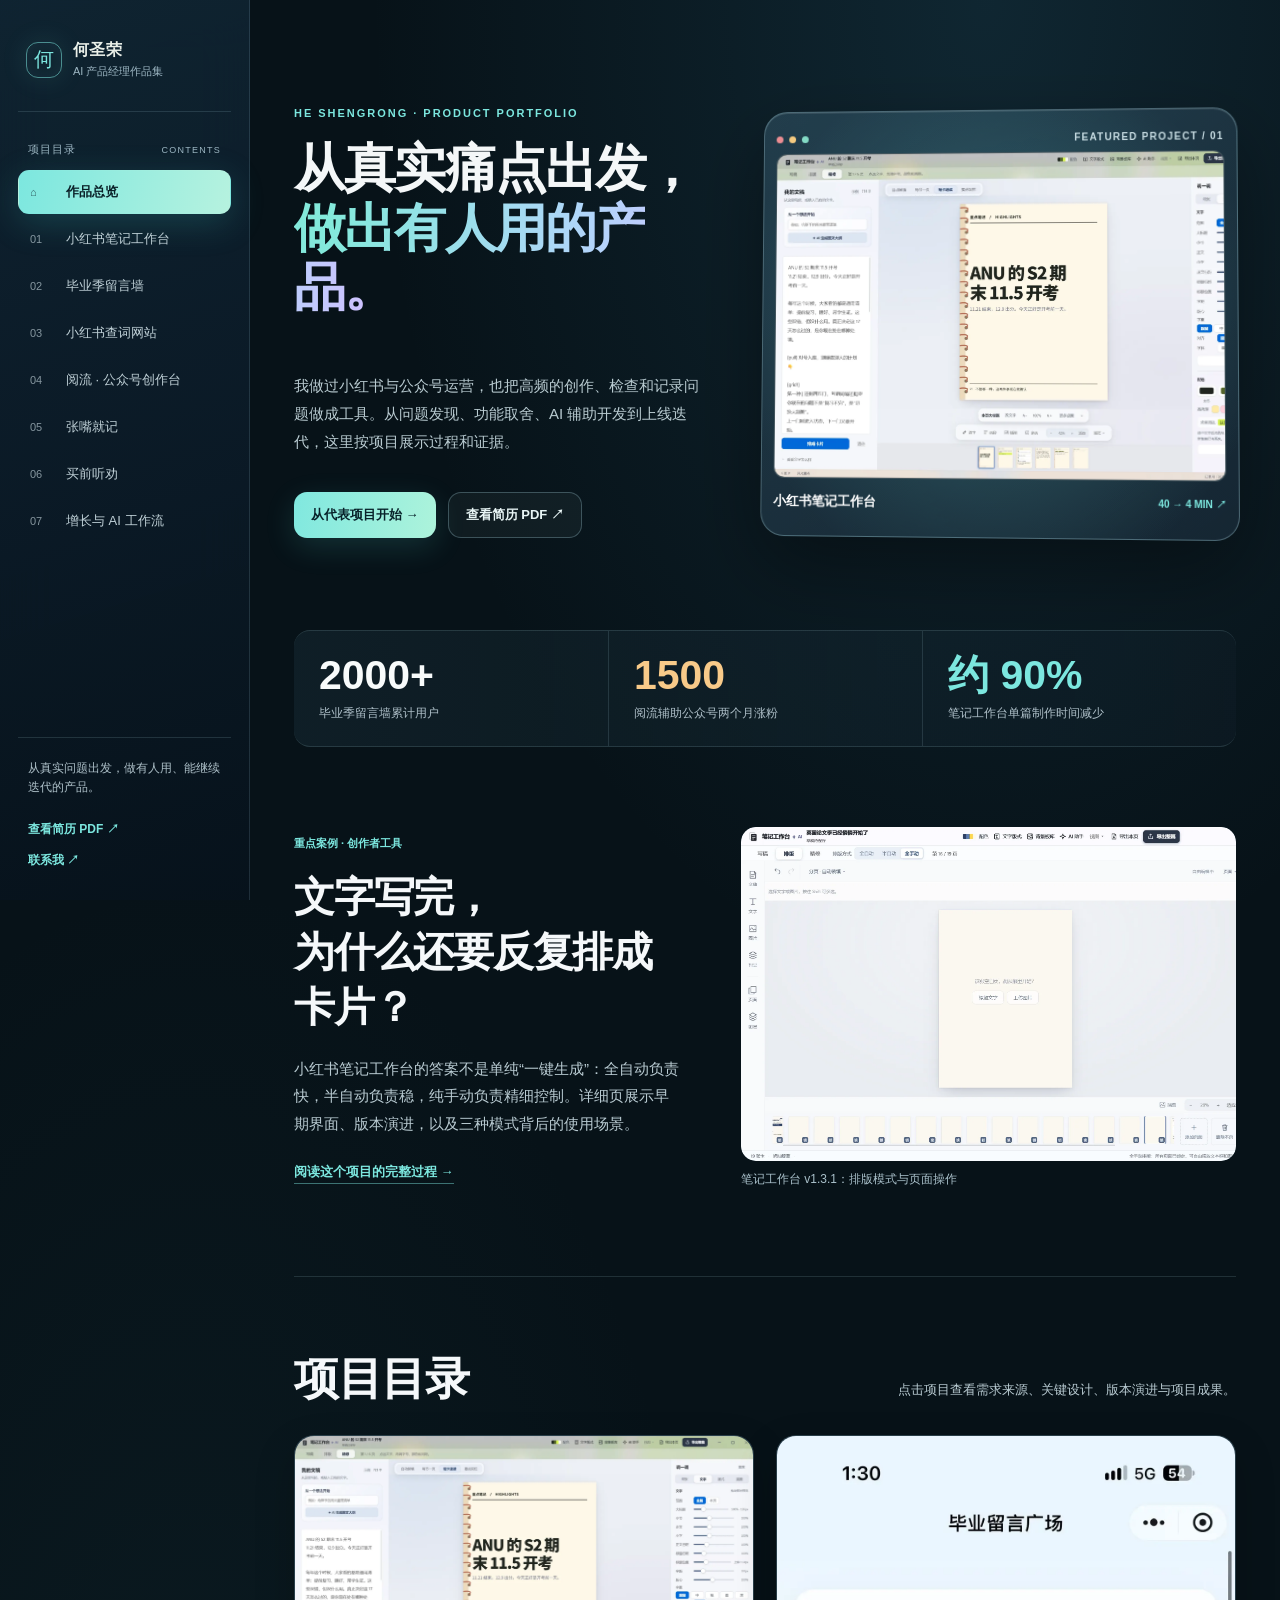
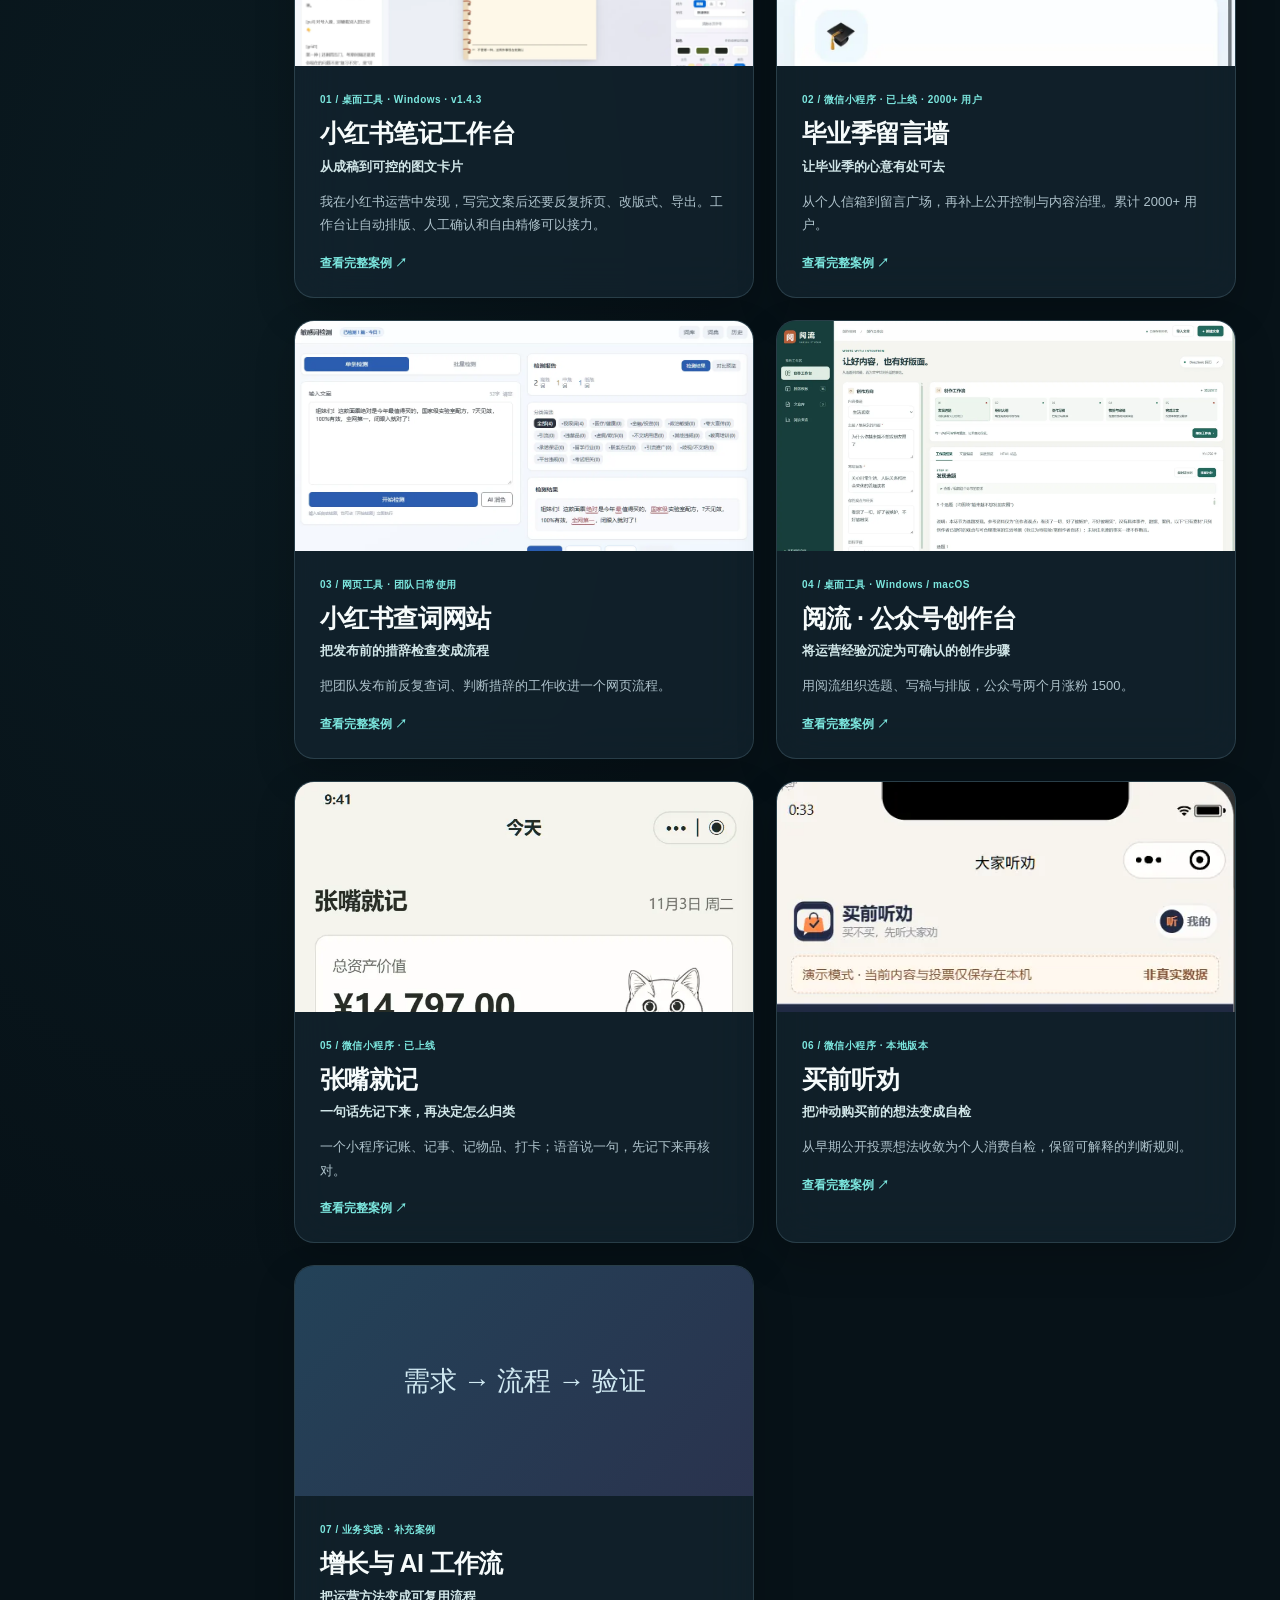
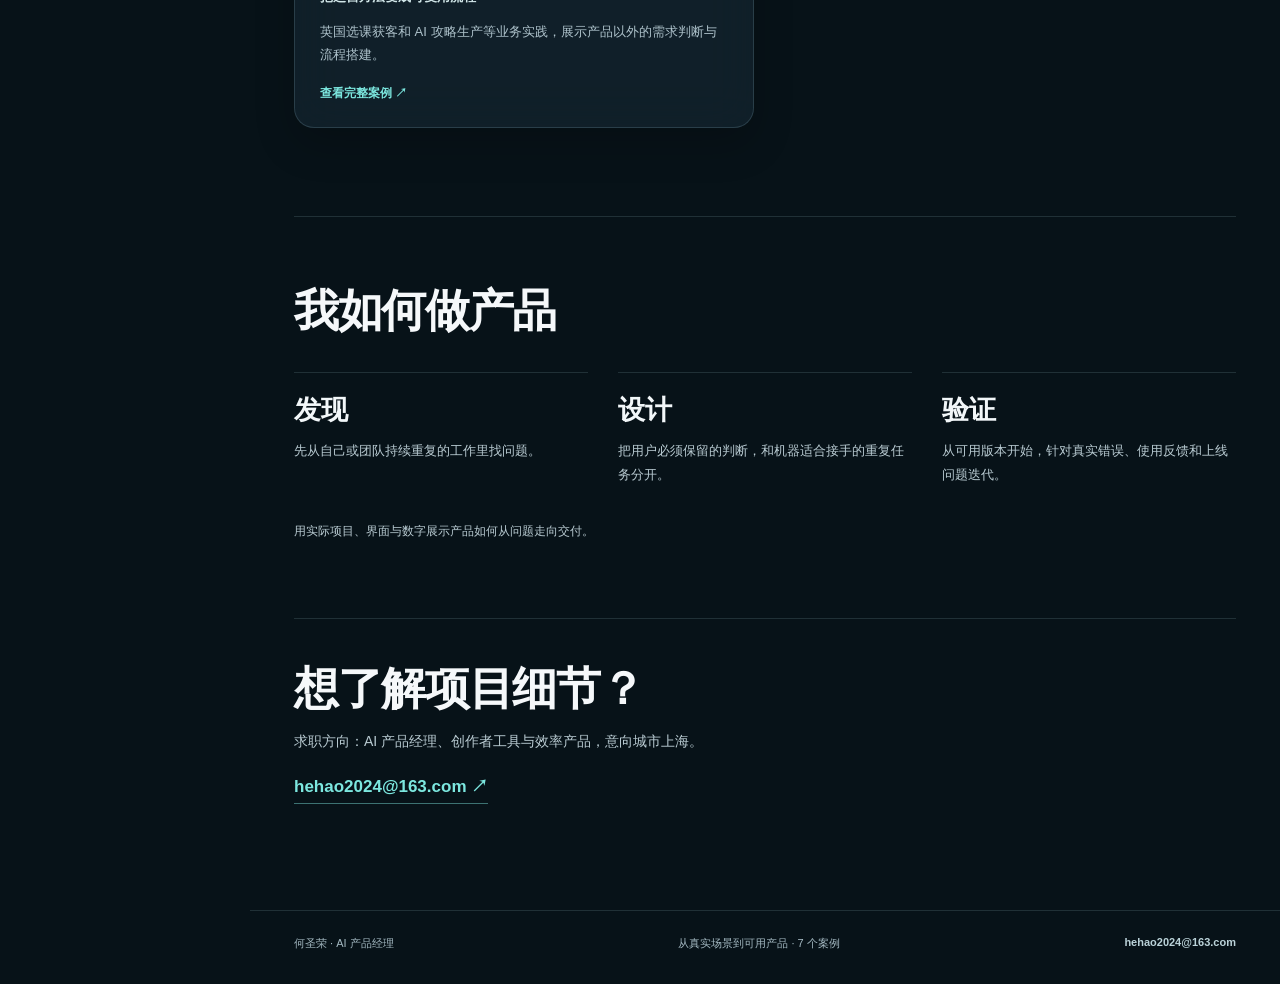
==== commit 0a6f53db: "Polish project copy and remove defensive language" ====
--- a/index.html
+++ b/index.html
@@ -13,7 +13,7 @@
 <main id="main"><div class="page-pad home-page"><header class="home-hero"><div class="home-kicker">HE SHENGRONG · PRODUCT PORTFOLIO</div><h1>从真实痛点出发，<br><em>做出有人用的产品。</em></h1><p>我做过小红书与公众号运营，也把高频的创作、检查和记录问题做成工具。从问题发现、功能取舍、AI 辅助开发到上线迭代，这里按项目展示过程和证据。</p><div class="hero-actions"><a class="action-primary" href="projects/note-studio.html">从代表项目开始 →</a><a class="action-plain" href="resume.pdf" target="_blank" rel="noopener">查看简历 PDF ↗</a></div><a class="home-hero-preview" href="projects/note-studio.html" aria-label="查看小红书笔记工作台案例"><span class="preview-top"><i></i><i></i><i></i><b>FEATURED PROJECT / 01</b></span><img src="assets/note-studio.webp" alt="笔记工作台 v1.4.3 的真实界面：写稿、排版和精修" fetchpriority="high"><span class="preview-bottom"><strong>小红书笔记工作台</strong><span>40 → 4 MIN <span aria-hidden="true">↗</span></span></span></a></header>
 <div class="facts"><div><strong>2000+</strong><span>毕业季留言墙累计用户</span></div><div><strong>1500</strong><span>阅流辅助公众号两个月涨粉</span></div><div><strong>约 90%</strong><span>笔记工作台单篇制作时间减少</span></div></div>
 <section class="home-feature"><div><p class="feature-label">重点案例 · 创作者工具</p><h2>文字写完，<br>为什么还要反复排成卡片？</h2><p>小红书笔记工作台的答案不是单纯“一键生成”：全自动负责快，半自动负责稳，纯手动负责精细控制。详细页展示早期界面、版本演进，以及三种模式背后的使用场景。</p><a href="projects/note-studio.html">阅读这个项目的完整过程 →</a></div><figure class="shot "><button type="button" class="shot-open" data-image="assets/note-modes-v131.webp" data-caption="笔记工作台 v1.3.1：排版模式与页面操作" aria-label="放大查看：笔记工作台 v1.3.1：排版模式与页面操作"><img src="assets/note-modes-v131.webp" alt="笔记工作台 v1.3.1：排版模式与页面操作" width="1770" height="1173" loading="lazy"></button><figcaption>笔记工作台 v1.3.1：排版模式与页面操作</figcaption></figure></section>
-<section class="home-projects" id="projects"><div class="section-heading"><h2>项目目录</h2><p>点击项目查看需求来源、关键设计、版本截图与结果边界。</p></div><div class="project-grid"><a class="project-card" href="projects/note-studio.html"><div class="project-card-media"><img src="assets/note-studio.webp" alt="小红书笔记工作台项目界面" loading="lazy"></div><div class="project-card-copy"><span class="card-index">01 / 桌面工具 · Windows · v1.4.3</span><h3>小红书笔记工作台</h3><p class="card-line">从成稿到可控的图文卡片</p><p>我在小红书运营中发现，写完文案后还要反复拆页、改版式、导出。工作台让自动排版、人工确认和自由精修可以接力。</p><span class="read-more">查看完整案例 <span aria-hidden="true">↗</span></span></div></a><a class="project-card" href="projects/mailbox.html"><div class="project-card-media"><img src="assets/mailbox-plaza.webp" alt="毕业季留言墙项目界面" loading="lazy"></div><div class="project-card-copy"><span class="card-index">02 / 微信小程序 · 已上线 · 2000+ 用户</span><h3>毕业季留言墙</h3><p class="card-line">让毕业季的心意有处可去</p><p>从个人信箱到留言广场，再补上公开控制与内容治理。累计 2000+ 用户。</p><span class="read-more">查看完整案例 <span aria-hidden="true">↗</span></span></div></a><a class="project-card" href="projects/word-check.html"><div class="project-card-media"><img src="assets/word-check.webp" alt="小红书查词网站项目界面" loading="lazy"></div><div class="project-card-copy"><span class="card-index">03 / 网页工具 · 团队日常使用</span><h3>小红书查词网站</h3><p class="card-line">把发布前的措辞检查变成流程</p><p>把团队发布前反复查词、判断措辞的工作收进一个网页流程。</p><span class="read-more">查看完整案例 <span aria-hidden="true">↗</span></span></div></a><a class="project-card" href="projects/yueliu.html"><div class="project-card-media"><img src="assets/yueliu.webp" alt="阅流 · 公众号创作台项目界面" loading="lazy"></div><div class="project-card-copy"><span class="card-index">04 / 桌面工具 · Windows / macOS</span><h3>阅流 · 公众号创作台</h3><p class="card-line">将运营经验沉淀为可确认的创作步骤</p><p>用阅流组织选题、写稿与排版，公众号两个月涨粉 1500。</p><span class="read-more">查看完整案例 <span aria-hidden="true">↗</span></span></div></a><a class="project-card" href="projects/voice.html"><div class="project-card-media"><img src="assets/voice-today.webp" alt="张嘴就记项目界面" loading="lazy"></div><div class="project-card-copy"><span class="card-index">05 / 微信小程序 · 已上线</span><h3>张嘴就记</h3><p class="card-line">一句话先记下来，再决定怎么归类</p><p>一个小程序记账、记事、记物品、打卡；语音说一句，先记下来再核对。</p><span class="read-more">查看完整案例 <span aria-hidden="true">↗</span></span></div></a><a class="project-card" href="projects/buy.html"><div class="project-card-media"><img src="assets/buy-history.webp" alt="买前听劝项目界面" loading="lazy"></div><div class="project-card-copy"><span class="card-index">06 / 微信小程序 · 本地版本</span><h3>买前听劝</h3><p class="card-line">把冲动购买前的想法变成自检</p><p>从早期公开投票想法收敛为个人消费自检，保留可解释的判断规则。</p><span class="read-more">查看完整案例 <span aria-hidden="true">↗</span></span></div></a><a class="project-card" href="projects/practice.html"><div class="project-card-media"><div class="card-type">需求 → 流程 → 验证</div></div><div class="project-card-copy"><span class="card-index">07 / 业务实践 · 补充案例</span><h3>增长与 AI 工作流</h3><p class="card-line">把运营方法变成可复用流程</p><p>英国选课获客和 AI 攻略生产等业务实践，展示产品以外的需求判断与流程搭建。</p><span class="read-more">查看完整案例 <span aria-hidden="true">↗</span></span></div></a></div></section>
+<section class="home-projects" id="projects"><div class="section-heading"><h2>项目目录</h2><p>点击项目查看需求来源、关键设计、版本演进与项目成果。</p></div><div class="project-grid"><a class="project-card" href="projects/note-studio.html"><div class="project-card-media"><img src="assets/note-studio.webp" alt="小红书笔记工作台项目界面" loading="lazy"></div><div class="project-card-copy"><span class="card-index">01 / 桌面工具 · Windows · v1.4.3</span><h3>小红书笔记工作台</h3><p class="card-line">从成稿到可控的图文卡片</p><p>我在小红书运营中发现，写完文案后还要反复拆页、改版式、导出。工作台让自动排版、人工确认和自由精修可以接力。</p><span class="read-more">查看完整案例 <span aria-hidden="true">↗</span></span></div></a><a class="project-card" href="projects/mailbox.html"><div class="project-card-media"><img src="assets/mailbox-plaza.webp" alt="毕业季留言墙项目界面" loading="lazy"></div><div class="project-card-copy"><span class="card-index">02 / 微信小程序 · 已上线 · 2000+ 用户</span><h3>毕业季留言墙</h3><p class="card-line">让毕业季的心意有处可去</p><p>从个人信箱到留言广场，再补上公开控制与内容治理。累计 2000+ 用户。</p><span class="read-more">查看完整案例 <span aria-hidden="true">↗</span></span></div></a><a class="project-card" href="projects/word-check.html"><div class="project-card-media"><img src="assets/word-check.webp" alt="小红书查词网站项目界面" loading="lazy"></div><div class="project-card-copy"><span class="card-index">03 / 网页工具 · 团队日常使用</span><h3>小红书查词网站</h3><p class="card-line">把发布前的措辞检查变成流程</p><p>把团队发布前反复查词、判断措辞的工作收进一个网页流程。</p><span class="read-more">查看完整案例 <span aria-hidden="true">↗</span></span></div></a><a class="project-card" href="projects/yueliu.html"><div class="project-card-media"><img src="assets/yueliu.webp" alt="阅流 · 公众号创作台项目界面" loading="lazy"></div><div class="project-card-copy"><span class="card-index">04 / 桌面工具 · Windows / macOS</span><h3>阅流 · 公众号创作台</h3><p class="card-line">将运营经验沉淀为可确认的创作步骤</p><p>用阅流组织选题、写稿与排版，公众号两个月涨粉 1500。</p><span class="read-more">查看完整案例 <span aria-hidden="true">↗</span></span></div></a><a class="project-card" href="projects/voice.html"><div class="project-card-media"><img src="assets/voice-today.webp" alt="张嘴就记项目界面" loading="lazy"></div><div class="project-card-copy"><span class="card-index">05 / 微信小程序 · 已上线</span><h3>张嘴就记</h3><p class="card-line">一句话先记下来，再决定怎么归类</p><p>一个小程序记账、记事、记物品、打卡；语音说一句，先记下来再核对。</p><span class="read-more">查看完整案例 <span aria-hidden="true">↗</span></span></div></a><a class="project-card" href="projects/buy.html"><div class="project-card-media"><img src="assets/buy-history.webp" alt="买前听劝项目界面" loading="lazy"></div><div class="project-card-copy"><span class="card-index">06 / 微信小程序 · 本地版本</span><h3>买前听劝</h3><p class="card-line">把冲动购买前的想法变成自检</p><p>从早期公开投票想法收敛为个人消费自检，保留可解释的判断规则。</p><span class="read-more">查看完整案例 <span aria-hidden="true">↗</span></span></div></a><a class="project-card" href="projects/practice.html"><div class="project-card-media"><div class="card-type">需求 → 流程 → 验证</div></div><div class="project-card-copy"><span class="card-index">07 / 业务实践 · 补充案例</span><h3>增长与 AI 工作流</h3><p class="card-line">把运营方法变成可复用流程</p><p>英国选课获客和 AI 攻略生产等业务实践，展示产品以外的需求判断与流程搭建。</p><span class="read-more">查看完整案例 <span aria-hidden="true">↗</span></span></div></a></div></section>
 <section class="home-about"><h2>我如何做产品</h2><div class="about-steps"><div><b>发现</b><p>先从自己或团队持续重复的工作里找问题。</p></div><div><b>设计</b><p>把用户必须保留的判断，和机器适合接手的重复任务分开。</p></div><div><b>验证</b><p>从可用版本开始，针对真实错误、使用反馈和上线问题迭代。</p></div></div><p class="data-note">用实际项目、界面与数字展示产品如何从问题走向交付。</p></section>
 <section class="contact"><h2>想了解项目细节？</h2><p>求职方向：AI 产品经理、创作者工具与效率产品，意向城市上海。</p><a href="mailto:hehao2024@163.com">hehao2024@163.com ↗</a></section></div></main><footer class="footer"><span>何圣荣 · AI 产品经理</span><span>从真实场景到可用产品 · 7 个案例</span><a href="mailto:hehao2024@163.com">hehao2024@163.com</a></footer></div></div>
 <dialog class="lightbox" aria-label="查看项目截图"><button type="button" class="lightbox-close" aria-label="关闭截图">关闭 ×</button><button type="button" class="lightbox-prev" aria-label="查看上一张截图">←</button><img alt=""><button type="button" class="lightbox-next" aria-label="查看下一张截图">→</button><p></p></dialog>
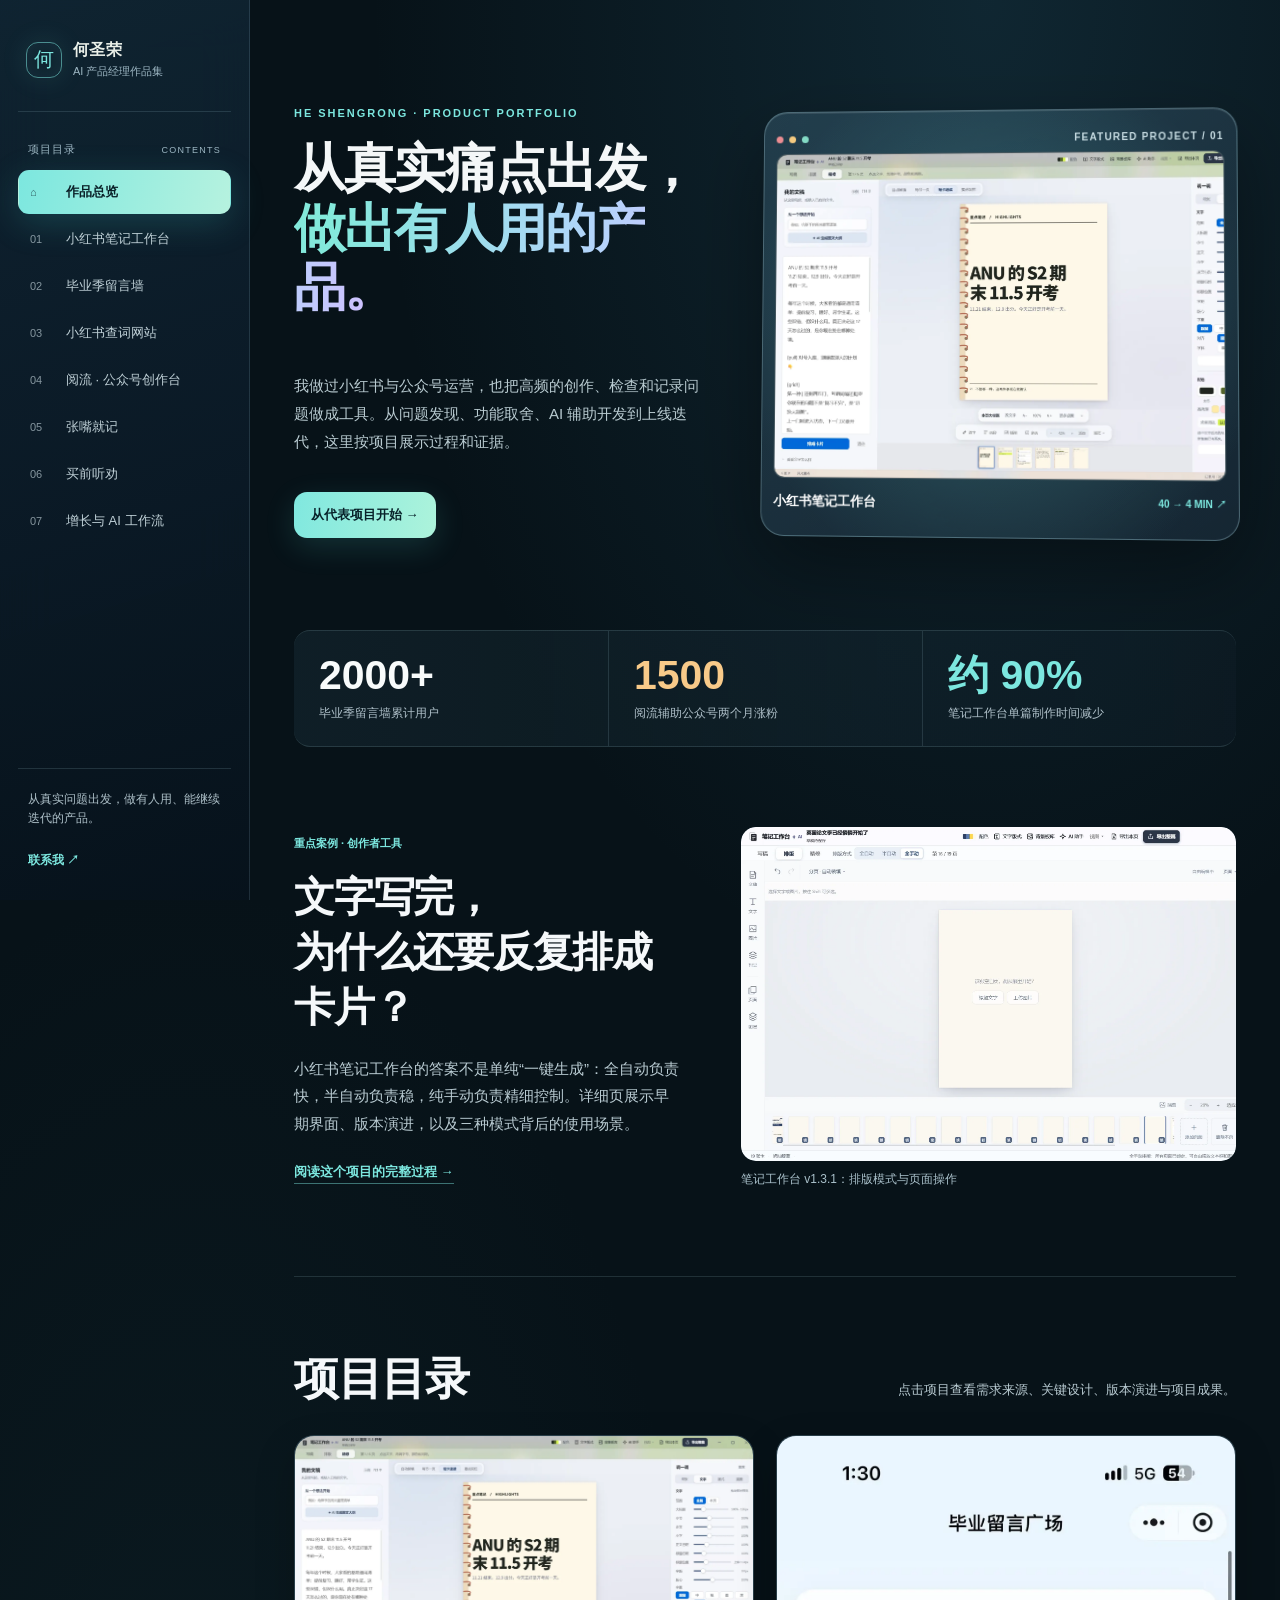
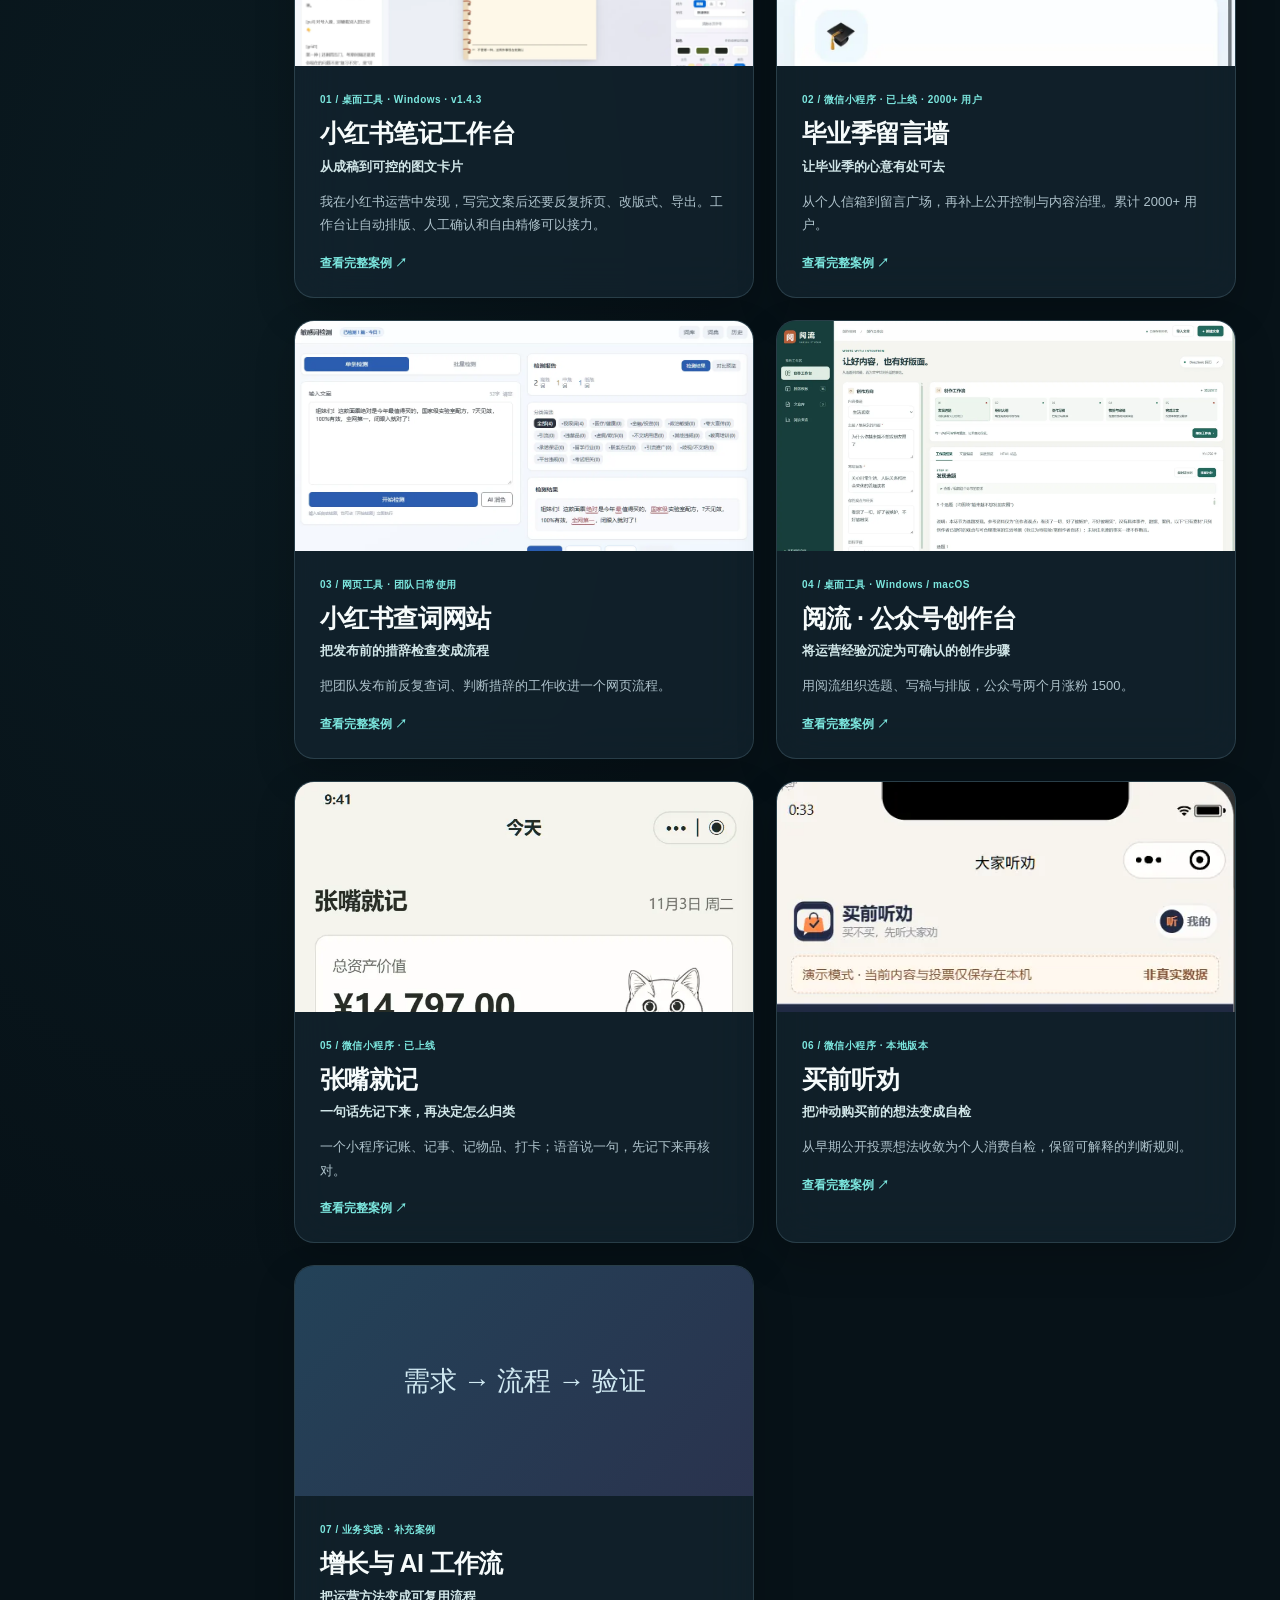
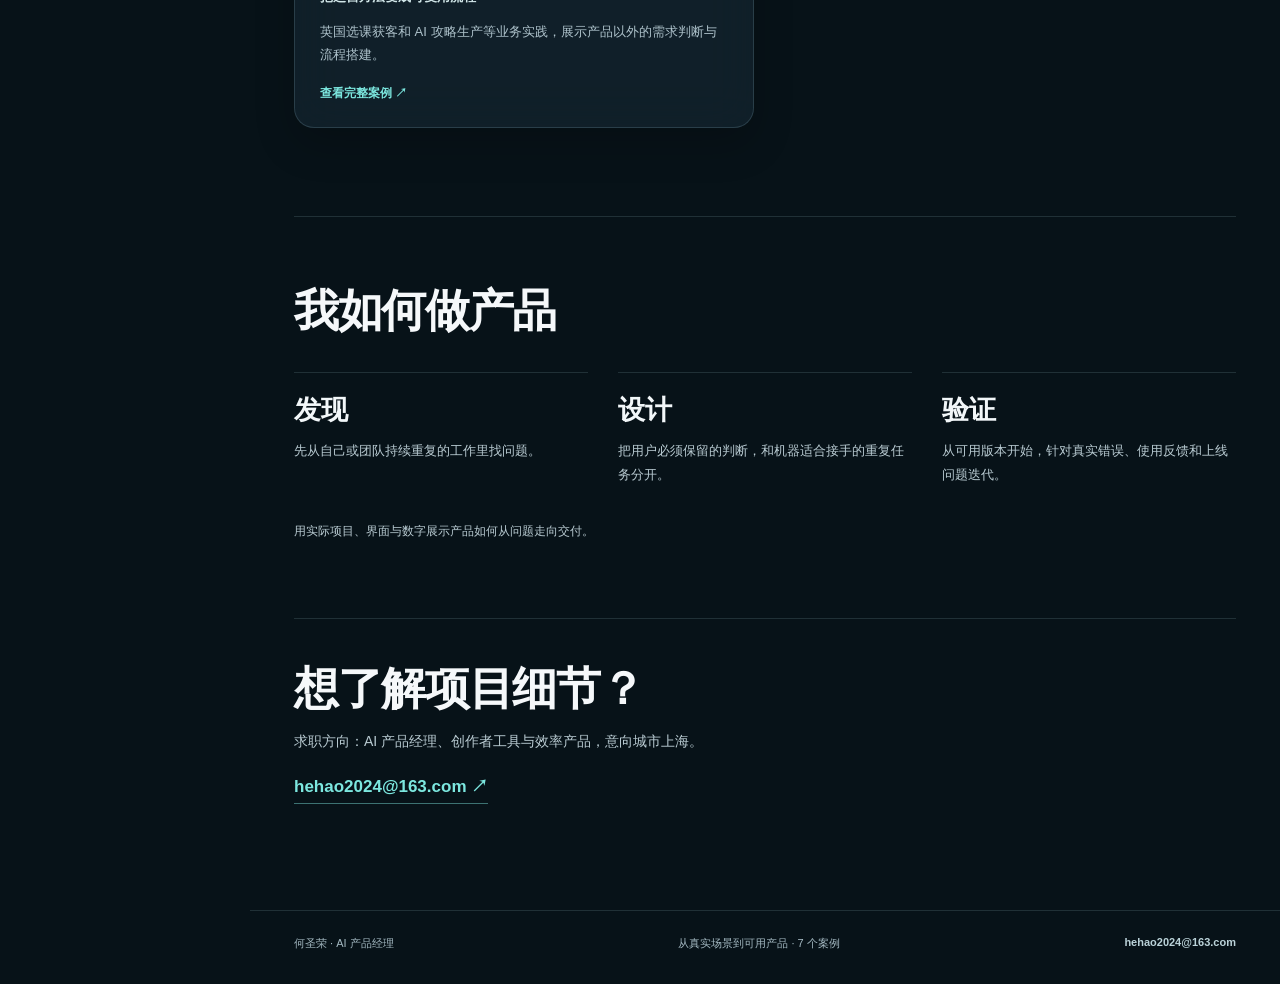
==== commit 4950d00f: "Remove unfinished resume from public portfolio" ====
--- a/index.html
+++ b/index.html
@@ -7,10 +7,10 @@
 <aside class="side" id="project-nav" aria-label="项目目录"><div class="side-inner">
 <a class="identity" href="index.html"><span class="identity-mark">何</span><span><strong>何圣荣</strong><small>AI 产品经理作品集</small></span></a>
 <div class="side-title">项目目录 <span>CONTENTS</span></div><nav><a class="nav-item active" href="index.html" aria-current="page"><span class="nav-no">⌂</span><span>作品总览</span></a><a class="nav-item " href="projects/note-studio.html" ><span class="nav-no">01</span><span>小红书笔记工作台</span></a><a class="nav-item " href="projects/mailbox.html" ><span class="nav-no">02</span><span>毕业季留言墙</span></a><a class="nav-item " href="projects/word-check.html" ><span class="nav-no">03</span><span>小红书查词网站</span></a><a class="nav-item " href="projects/yueliu.html" ><span class="nav-no">04</span><span>阅流 · 公众号创作台</span></a><a class="nav-item " href="projects/voice.html" ><span class="nav-no">05</span><span>张嘴就记</span></a><a class="nav-item " href="projects/buy.html" ><span class="nav-no">06</span><span>买前听劝</span></a><a class="nav-item " href="projects/practice.html" ><span class="nav-no">07</span><span>增长与 AI 工作流</span></a></nav>
-<div class="side-bottom"><p>从真实问题出发，做有人用、能继续迭代的产品。</p><a href="resume.pdf" target="_blank" rel="noopener">查看简历 PDF ↗</a><a href="mailto:hehao2024@163.com">联系我 ↗</a></div>
+<div class="side-bottom"><p>从真实问题出发，做有人用、能继续迭代的产品。</p><a href="mailto:hehao2024@163.com">联系我 ↗</a></div>
 </div></aside>
 <div class="main-wrap"><header class="mobile-top"><a href="index.html" class="mobile-brand">何圣荣 / 作品集</a><button class="nav-toggle" aria-controls="project-nav" aria-expanded="false" type="button">项目目录 <span aria-hidden="true">☰</span></button></header>
-<main id="main"><div class="page-pad home-page"><header class="home-hero"><div class="home-kicker">HE SHENGRONG · PRODUCT PORTFOLIO</div><h1>从真实痛点出发，<br><em>做出有人用的产品。</em></h1><p>我做过小红书与公众号运营，也把高频的创作、检查和记录问题做成工具。从问题发现、功能取舍、AI 辅助开发到上线迭代，这里按项目展示过程和证据。</p><div class="hero-actions"><a class="action-primary" href="projects/note-studio.html">从代表项目开始 →</a><a class="action-plain" href="resume.pdf" target="_blank" rel="noopener">查看简历 PDF ↗</a></div><a class="home-hero-preview" href="projects/note-studio.html" aria-label="查看小红书笔记工作台案例"><span class="preview-top"><i></i><i></i><i></i><b>FEATURED PROJECT / 01</b></span><img src="assets/note-studio.webp" alt="笔记工作台 v1.4.3 的真实界面：写稿、排版和精修" fetchpriority="high"><span class="preview-bottom"><strong>小红书笔记工作台</strong><span>40 → 4 MIN <span aria-hidden="true">↗</span></span></span></a></header>
+<main id="main"><div class="page-pad home-page"><header class="home-hero"><div class="home-kicker">HE SHENGRONG · PRODUCT PORTFOLIO</div><h1>从真实痛点出发，<br><em>做出有人用的产品。</em></h1><p>我做过小红书与公众号运营，也把高频的创作、检查和记录问题做成工具。从问题发现、功能取舍、AI 辅助开发到上线迭代，这里按项目展示过程和证据。</p><div class="hero-actions"><a class="action-primary" href="projects/note-studio.html">从代表项目开始 →</a></div><a class="home-hero-preview" href="projects/note-studio.html" aria-label="查看小红书笔记工作台案例"><span class="preview-top"><i></i><i></i><i></i><b>FEATURED PROJECT / 01</b></span><img src="assets/note-studio.webp" alt="笔记工作台 v1.4.3 的真实界面：写稿、排版和精修" fetchpriority="high"><span class="preview-bottom"><strong>小红书笔记工作台</strong><span>40 → 4 MIN <span aria-hidden="true">↗</span></span></span></a></header>
 <div class="facts"><div><strong>2000+</strong><span>毕业季留言墙累计用户</span></div><div><strong>1500</strong><span>阅流辅助公众号两个月涨粉</span></div><div><strong>约 90%</strong><span>笔记工作台单篇制作时间减少</span></div></div>
 <section class="home-feature"><div><p class="feature-label">重点案例 · 创作者工具</p><h2>文字写完，<br>为什么还要反复排成卡片？</h2><p>小红书笔记工作台的答案不是单纯“一键生成”：全自动负责快，半自动负责稳，纯手动负责精细控制。详细页展示早期界面、版本演进，以及三种模式背后的使用场景。</p><a href="projects/note-studio.html">阅读这个项目的完整过程 →</a></div><figure class="shot "><button type="button" class="shot-open" data-image="assets/note-modes-v131.webp" data-caption="笔记工作台 v1.3.1：排版模式与页面操作" aria-label="放大查看：笔记工作台 v1.3.1：排版模式与页面操作"><img src="assets/note-modes-v131.webp" alt="笔记工作台 v1.3.1：排版模式与页面操作" width="1770" height="1173" loading="lazy"></button><figcaption>笔记工作台 v1.3.1：排版模式与页面操作</figcaption></figure></section>
 <section class="home-projects" id="projects"><div class="section-heading"><h2>项目目录</h2><p>点击项目查看需求来源、关键设计、版本演进与项目成果。</p></div><div class="project-grid"><a class="project-card" href="projects/note-studio.html"><div class="project-card-media"><img src="assets/note-studio.webp" alt="小红书笔记工作台项目界面" loading="lazy"></div><div class="project-card-copy"><span class="card-index">01 / 桌面工具 · Windows · v1.4.3</span><h3>小红书笔记工作台</h3><p class="card-line">从成稿到可控的图文卡片</p><p>我在小红书运营中发现，写完文案后还要反复拆页、改版式、导出。工作台让自动排版、人工确认和自由精修可以接力。</p><span class="read-more">查看完整案例 <span aria-hidden="true">↗</span></span></div></a><a class="project-card" href="projects/mailbox.html"><div class="project-card-media"><img src="assets/mailbox-plaza.webp" alt="毕业季留言墙项目界面" loading="lazy"></div><div class="project-card-copy"><span class="card-index">02 / 微信小程序 · 已上线 · 2000+ 用户</span><h3>毕业季留言墙</h3><p class="card-line">让毕业季的心意有处可去</p><p>从个人信箱到留言广场，再补上公开控制与内容治理。累计 2000+ 用户。</p><span class="read-more">查看完整案例 <span aria-hidden="true">↗</span></span></div></a><a class="project-card" href="projects/word-check.html"><div class="project-card-media"><img src="assets/word-check.webp" alt="小红书查词网站项目界面" loading="lazy"></div><div class="project-card-copy"><span class="card-index">03 / 网页工具 · 团队日常使用</span><h3>小红书查词网站</h3><p class="card-line">把发布前的措辞检查变成流程</p><p>把团队发布前反复查词、判断措辞的工作收进一个网页流程。</p><span class="read-more">查看完整案例 <span aria-hidden="true">↗</span></span></div></a><a class="project-card" href="projects/yueliu.html"><div class="project-card-media"><img src="assets/yueliu.webp" alt="阅流 · 公众号创作台项目界面" loading="lazy"></div><div class="project-card-copy"><span class="card-index">04 / 桌面工具 · Windows / macOS</span><h3>阅流 · 公众号创作台</h3><p class="card-line">将运营经验沉淀为可确认的创作步骤</p><p>用阅流组织选题、写稿与排版，公众号两个月涨粉 1500。</p><span class="read-more">查看完整案例 <span aria-hidden="true">↗</span></span></div></a><a class="project-card" href="projects/voice.html"><div class="project-card-media"><img src="assets/voice-today.webp" alt="张嘴就记项目界面" loading="lazy"></div><div class="project-card-copy"><span class="card-index">05 / 微信小程序 · 已上线</span><h3>张嘴就记</h3><p class="card-line">一句话先记下来，再决定怎么归类</p><p>一个小程序记账、记事、记物品、打卡；语音说一句，先记下来再核对。</p><span class="read-more">查看完整案例 <span aria-hidden="true">↗</span></span></div></a><a class="project-card" href="projects/buy.html"><div class="project-card-media"><img src="assets/buy-history.webp" alt="买前听劝项目界面" loading="lazy"></div><div class="project-card-copy"><span class="card-index">06 / 微信小程序 · 本地版本</span><h3>买前听劝</h3><p class="card-line">把冲动购买前的想法变成自检</p><p>从早期公开投票想法收敛为个人消费自检，保留可解释的判断规则。</p><span class="read-more">查看完整案例 <span aria-hidden="true">↗</span></span></div></a><a class="project-card" href="projects/practice.html"><div class="project-card-media"><div class="card-type">需求 → 流程 → 验证</div></div><div class="project-card-copy"><span class="card-index">07 / 业务实践 · 补充案例</span><h3>增长与 AI 工作流</h3><p class="card-line">把运营方法变成可复用流程</p><p>英国选课获客和 AI 攻略生产等业务实践，展示产品以外的需求判断与流程搭建。</p><span class="read-more">查看完整案例 <span aria-hidden="true">↗</span></span></div></a></div></section>
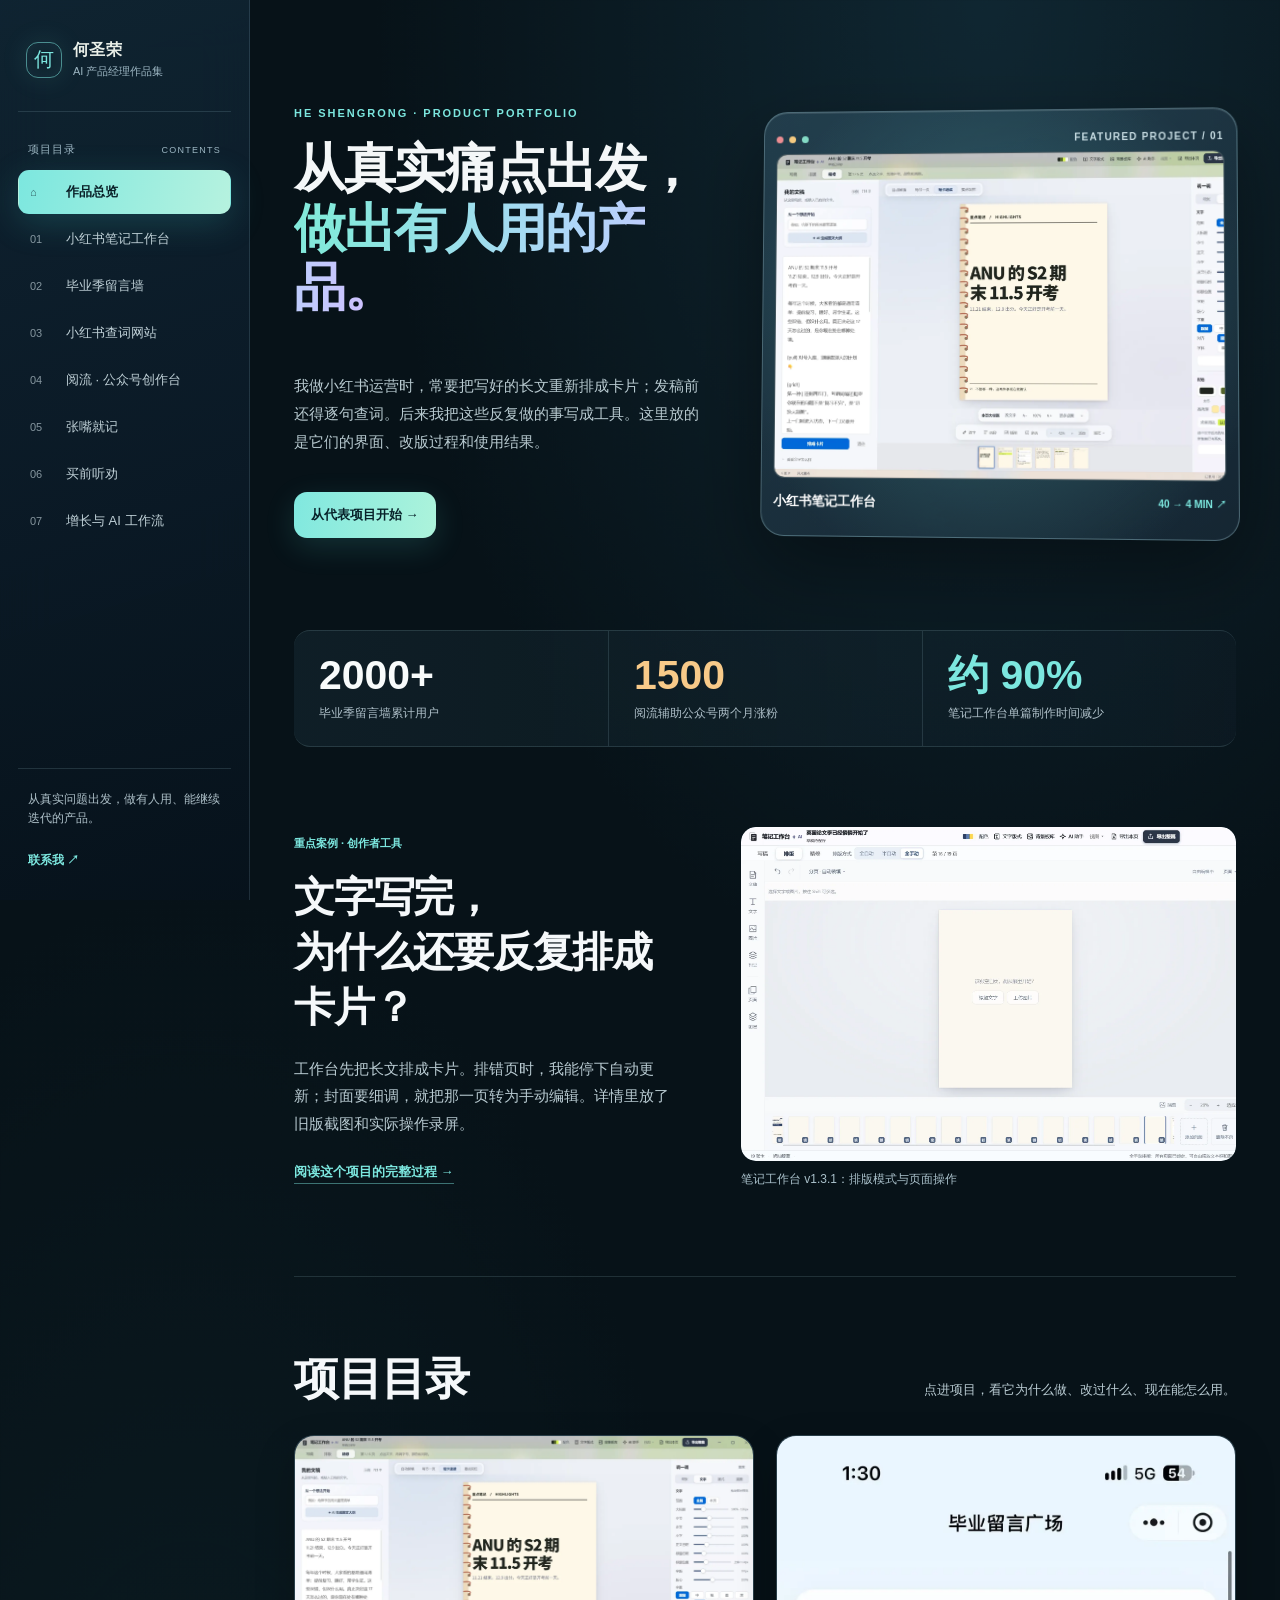
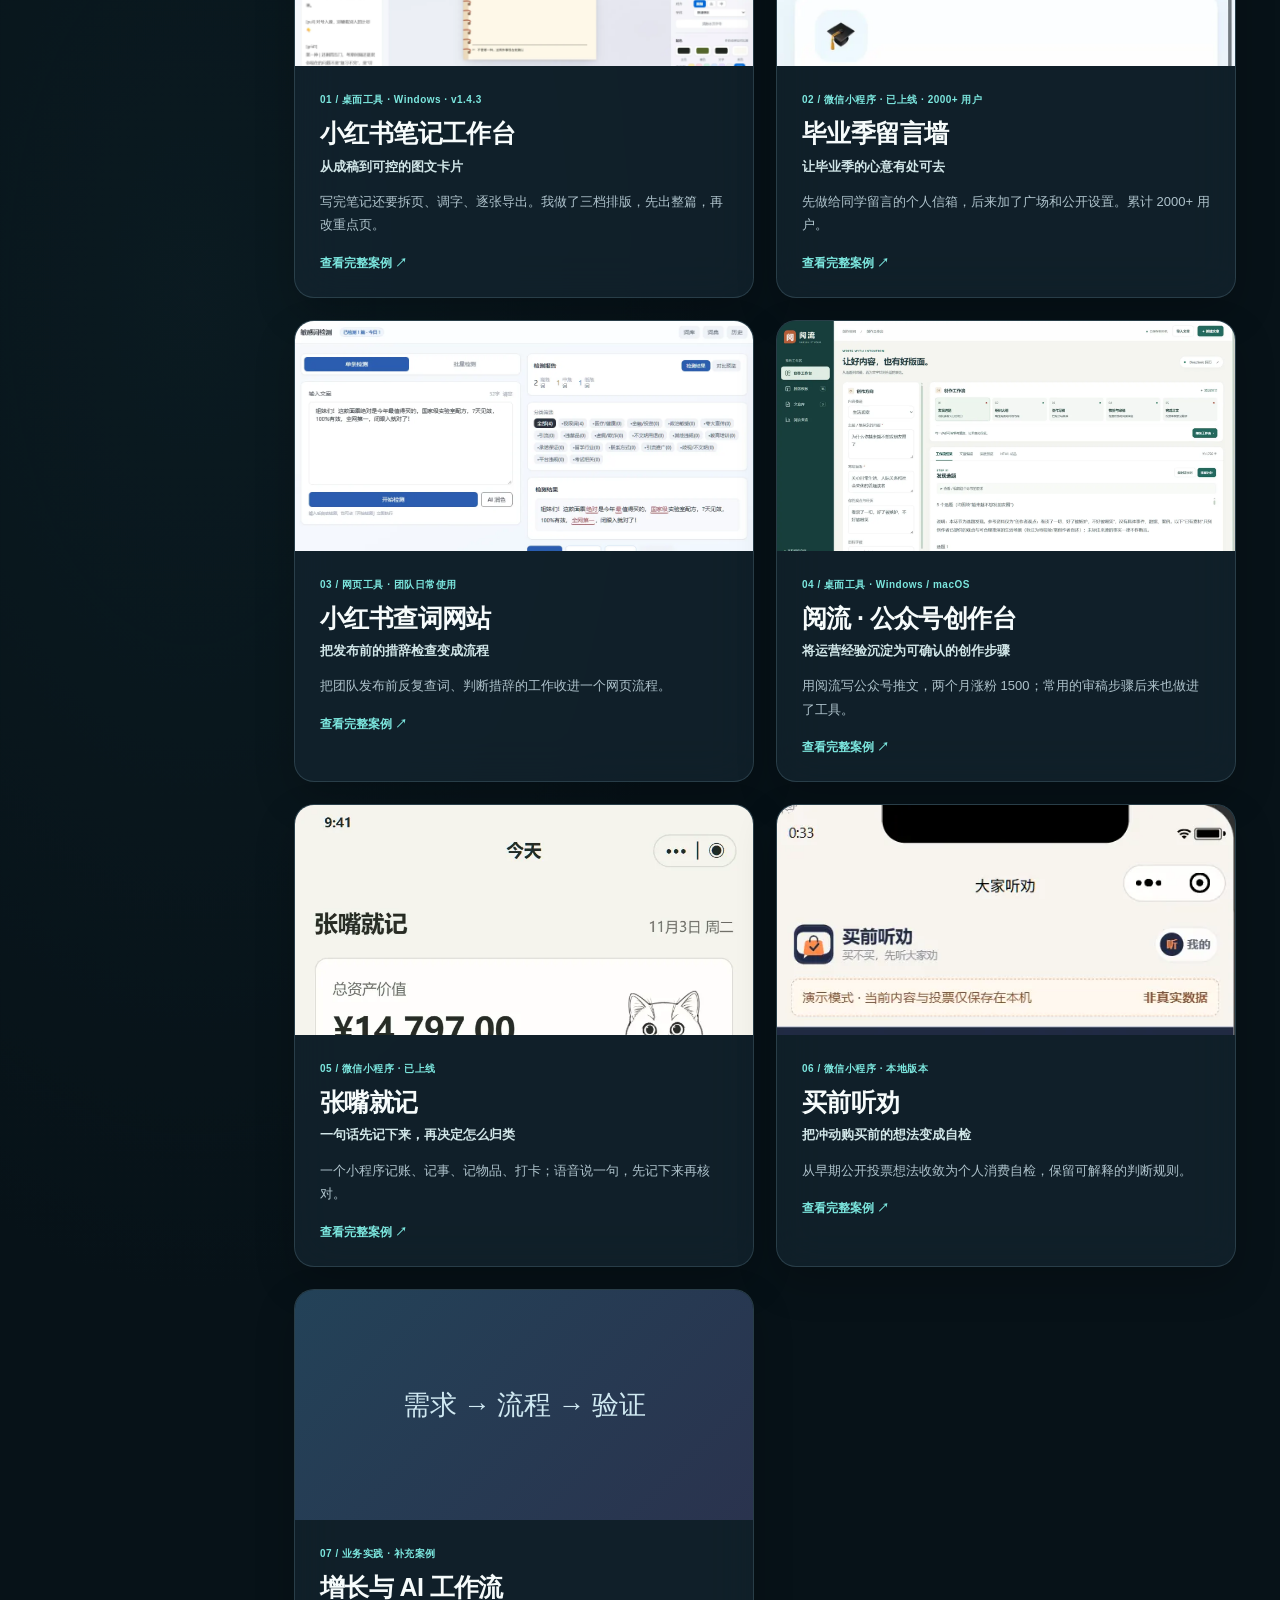
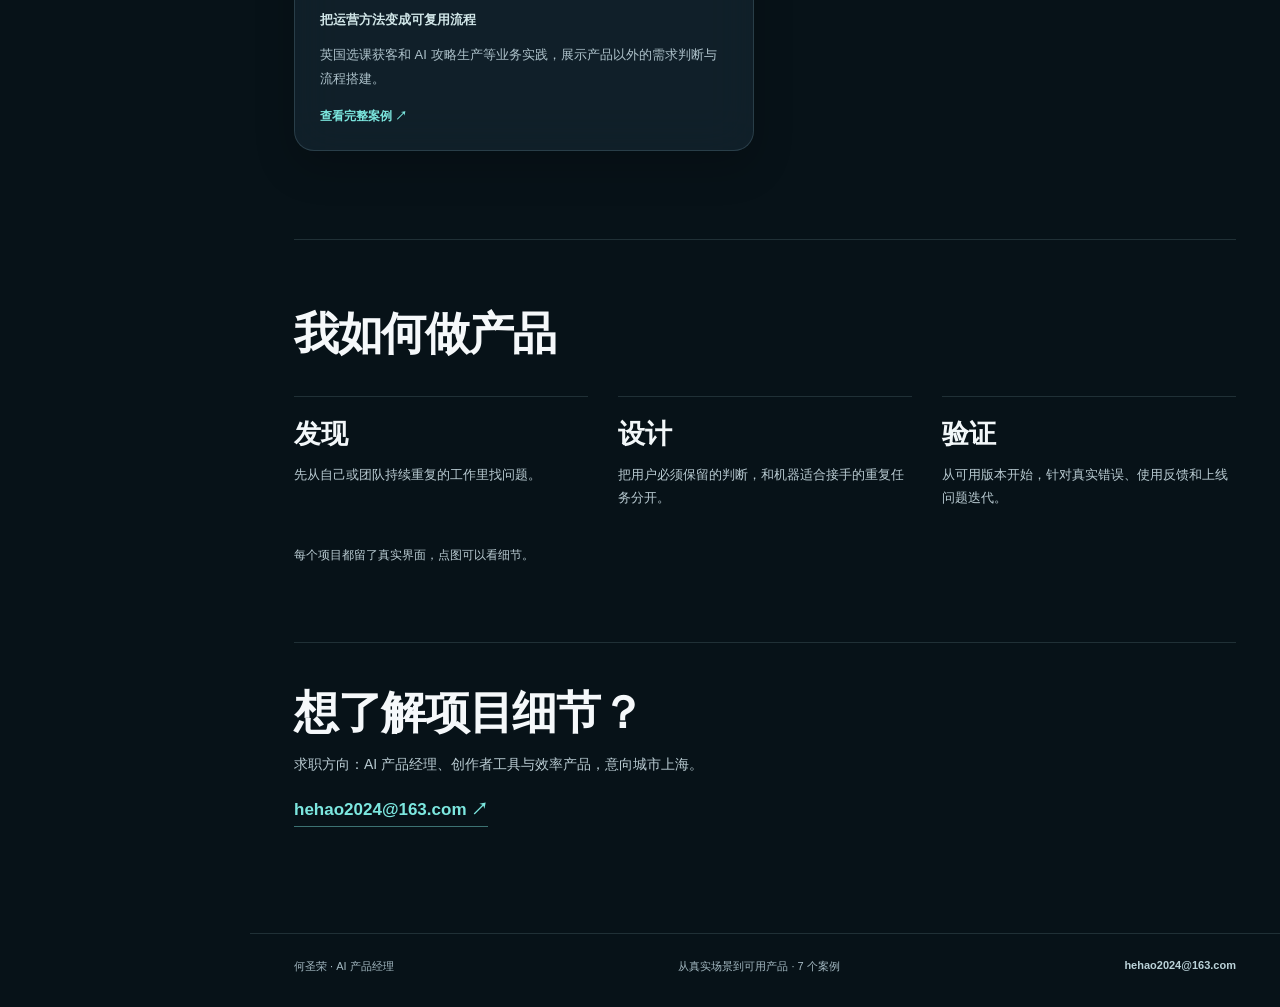
==== commit b12de972: "Rewrite portfolio case studies in direct recruiting language" ====
--- a/index.html
+++ b/index.html
@@ -10,11 +10,11 @@
 <div class="side-bottom"><p>从真实问题出发，做有人用、能继续迭代的产品。</p><a href="mailto:hehao2024@163.com">联系我 ↗</a></div>
 </div></aside>
 <div class="main-wrap"><header class="mobile-top"><a href="index.html" class="mobile-brand">何圣荣 / 作品集</a><button class="nav-toggle" aria-controls="project-nav" aria-expanded="false" type="button">项目目录 <span aria-hidden="true">☰</span></button></header>
-<main id="main"><div class="page-pad home-page"><header class="home-hero"><div class="home-kicker">HE SHENGRONG · PRODUCT PORTFOLIO</div><h1>从真实痛点出发，<br><em>做出有人用的产品。</em></h1><p>我做过小红书与公众号运营，也把高频的创作、检查和记录问题做成工具。从问题发现、功能取舍、AI 辅助开发到上线迭代，这里按项目展示过程和证据。</p><div class="hero-actions"><a class="action-primary" href="projects/note-studio.html">从代表项目开始 →</a></div><a class="home-hero-preview" href="projects/note-studio.html" aria-label="查看小红书笔记工作台案例"><span class="preview-top"><i></i><i></i><i></i><b>FEATURED PROJECT / 01</b></span><img src="assets/note-studio.webp" alt="笔记工作台 v1.4.3 的真实界面：写稿、排版和精修" fetchpriority="high"><span class="preview-bottom"><strong>小红书笔记工作台</strong><span>40 → 4 MIN <span aria-hidden="true">↗</span></span></span></a></header>
+<main id="main"><div class="page-pad home-page"><header class="home-hero"><div class="home-kicker">HE SHENGRONG · PRODUCT PORTFOLIO</div><h1>从真实痛点出发，<br><em>做出有人用的产品。</em></h1><p>我做小红书运营时，常要把写好的长文重新排成卡片；发稿前还得逐句查词。后来我把这些反复做的事写成工具。这里放的是它们的界面、改版过程和使用结果。</p><div class="hero-actions"><a class="action-primary" href="projects/note-studio.html">从代表项目开始 →</a></div><a class="home-hero-preview" href="projects/note-studio.html" aria-label="查看小红书笔记工作台案例"><span class="preview-top"><i></i><i></i><i></i><b>FEATURED PROJECT / 01</b></span><img src="assets/note-studio.webp" alt="笔记工作台 v1.4.3 的真实界面：写稿、排版和精修" fetchpriority="high"><span class="preview-bottom"><strong>小红书笔记工作台</strong><span>40 → 4 MIN <span aria-hidden="true">↗</span></span></span></a></header>
 <div class="facts"><div><strong>2000+</strong><span>毕业季留言墙累计用户</span></div><div><strong>1500</strong><span>阅流辅助公众号两个月涨粉</span></div><div><strong>约 90%</strong><span>笔记工作台单篇制作时间减少</span></div></div>
-<section class="home-feature"><div><p class="feature-label">重点案例 · 创作者工具</p><h2>文字写完，<br>为什么还要反复排成卡片？</h2><p>小红书笔记工作台的答案不是单纯“一键生成”：全自动负责快，半自动负责稳，纯手动负责精细控制。详细页展示早期界面、版本演进，以及三种模式背后的使用场景。</p><a href="projects/note-studio.html">阅读这个项目的完整过程 →</a></div><figure class="shot "><button type="button" class="shot-open" data-image="assets/note-modes-v131.webp" data-caption="笔记工作台 v1.3.1：排版模式与页面操作" aria-label="放大查看：笔记工作台 v1.3.1：排版模式与页面操作"><img src="assets/note-modes-v131.webp" alt="笔记工作台 v1.3.1：排版模式与页面操作" width="1770" height="1173" loading="lazy"></button><figcaption>笔记工作台 v1.3.1：排版模式与页面操作</figcaption></figure></section>
-<section class="home-projects" id="projects"><div class="section-heading"><h2>项目目录</h2><p>点击项目查看需求来源、关键设计、版本演进与项目成果。</p></div><div class="project-grid"><a class="project-card" href="projects/note-studio.html"><div class="project-card-media"><img src="assets/note-studio.webp" alt="小红书笔记工作台项目界面" loading="lazy"></div><div class="project-card-copy"><span class="card-index">01 / 桌面工具 · Windows · v1.4.3</span><h3>小红书笔记工作台</h3><p class="card-line">从成稿到可控的图文卡片</p><p>我在小红书运营中发现，写完文案后还要反复拆页、改版式、导出。工作台让自动排版、人工确认和自由精修可以接力。</p><span class="read-more">查看完整案例 <span aria-hidden="true">↗</span></span></div></a><a class="project-card" href="projects/mailbox.html"><div class="project-card-media"><img src="assets/mailbox-plaza.webp" alt="毕业季留言墙项目界面" loading="lazy"></div><div class="project-card-copy"><span class="card-index">02 / 微信小程序 · 已上线 · 2000+ 用户</span><h3>毕业季留言墙</h3><p class="card-line">让毕业季的心意有处可去</p><p>从个人信箱到留言广场，再补上公开控制与内容治理。累计 2000+ 用户。</p><span class="read-more">查看完整案例 <span aria-hidden="true">↗</span></span></div></a><a class="project-card" href="projects/word-check.html"><div class="project-card-media"><img src="assets/word-check.webp" alt="小红书查词网站项目界面" loading="lazy"></div><div class="project-card-copy"><span class="card-index">03 / 网页工具 · 团队日常使用</span><h3>小红书查词网站</h3><p class="card-line">把发布前的措辞检查变成流程</p><p>把团队发布前反复查词、判断措辞的工作收进一个网页流程。</p><span class="read-more">查看完整案例 <span aria-hidden="true">↗</span></span></div></a><a class="project-card" href="projects/yueliu.html"><div class="project-card-media"><img src="assets/yueliu.webp" alt="阅流 · 公众号创作台项目界面" loading="lazy"></div><div class="project-card-copy"><span class="card-index">04 / 桌面工具 · Windows / macOS</span><h3>阅流 · 公众号创作台</h3><p class="card-line">将运营经验沉淀为可确认的创作步骤</p><p>用阅流组织选题、写稿与排版，公众号两个月涨粉 1500。</p><span class="read-more">查看完整案例 <span aria-hidden="true">↗</span></span></div></a><a class="project-card" href="projects/voice.html"><div class="project-card-media"><img src="assets/voice-today.webp" alt="张嘴就记项目界面" loading="lazy"></div><div class="project-card-copy"><span class="card-index">05 / 微信小程序 · 已上线</span><h3>张嘴就记</h3><p class="card-line">一句话先记下来，再决定怎么归类</p><p>一个小程序记账、记事、记物品、打卡；语音说一句，先记下来再核对。</p><span class="read-more">查看完整案例 <span aria-hidden="true">↗</span></span></div></a><a class="project-card" href="projects/buy.html"><div class="project-card-media"><img src="assets/buy-history.webp" alt="买前听劝项目界面" loading="lazy"></div><div class="project-card-copy"><span class="card-index">06 / 微信小程序 · 本地版本</span><h3>买前听劝</h3><p class="card-line">把冲动购买前的想法变成自检</p><p>从早期公开投票想法收敛为个人消费自检，保留可解释的判断规则。</p><span class="read-more">查看完整案例 <span aria-hidden="true">↗</span></span></div></a><a class="project-card" href="projects/practice.html"><div class="project-card-media"><div class="card-type">需求 → 流程 → 验证</div></div><div class="project-card-copy"><span class="card-index">07 / 业务实践 · 补充案例</span><h3>增长与 AI 工作流</h3><p class="card-line">把运营方法变成可复用流程</p><p>英国选课获客和 AI 攻略生产等业务实践，展示产品以外的需求判断与流程搭建。</p><span class="read-more">查看完整案例 <span aria-hidden="true">↗</span></span></div></a></div></section>
-<section class="home-about"><h2>我如何做产品</h2><div class="about-steps"><div><b>发现</b><p>先从自己或团队持续重复的工作里找问题。</p></div><div><b>设计</b><p>把用户必须保留的判断，和机器适合接手的重复任务分开。</p></div><div><b>验证</b><p>从可用版本开始，针对真实错误、使用反馈和上线问题迭代。</p></div></div><p class="data-note">用实际项目、界面与数字展示产品如何从问题走向交付。</p></section>
+<section class="home-feature"><div><p class="feature-label">重点案例 · 创作者工具</p><h2>文字写完，<br>为什么还要反复排成卡片？</h2><p>工作台先把长文排成卡片。排错页时，我能停下自动更新；封面要细调，就把那一页转为手动编辑。详情里放了旧版截图和实际操作录屏。</p><a href="projects/note-studio.html">阅读这个项目的完整过程 →</a></div><figure class="shot "><button type="button" class="shot-open" data-image="assets/note-modes-v131.webp" data-caption="笔记工作台 v1.3.1：排版模式与页面操作" aria-label="放大查看：笔记工作台 v1.3.1：排版模式与页面操作"><img src="assets/note-modes-v131.webp" alt="笔记工作台 v1.3.1：排版模式与页面操作" width="1770" height="1173" loading="lazy"></button><figcaption>笔记工作台 v1.3.1：排版模式与页面操作</figcaption></figure></section>
+<section class="home-projects" id="projects"><div class="section-heading"><h2>项目目录</h2><p>点进项目，看它为什么做、改过什么、现在能怎么用。</p></div><div class="project-grid"><a class="project-card" href="projects/note-studio.html"><div class="project-card-media"><img src="assets/note-studio.webp" alt="小红书笔记工作台项目界面" loading="lazy"></div><div class="project-card-copy"><span class="card-index">01 / 桌面工具 · Windows · v1.4.3</span><h3>小红书笔记工作台</h3><p class="card-line">从成稿到可控的图文卡片</p><p>写完笔记还要拆页、调字、逐张导出。我做了三档排版，先出整篇，再改重点页。</p><span class="read-more">查看完整案例 <span aria-hidden="true">↗</span></span></div></a><a class="project-card" href="projects/mailbox.html"><div class="project-card-media"><img src="assets/mailbox-plaza.webp" alt="毕业季留言墙项目界面" loading="lazy"></div><div class="project-card-copy"><span class="card-index">02 / 微信小程序 · 已上线 · 2000+ 用户</span><h3>毕业季留言墙</h3><p class="card-line">让毕业季的心意有处可去</p><p>先做给同学留言的个人信箱，后来加了广场和公开设置。累计 2000+ 用户。</p><span class="read-more">查看完整案例 <span aria-hidden="true">↗</span></span></div></a><a class="project-card" href="projects/word-check.html"><div class="project-card-media"><img src="assets/word-check.webp" alt="小红书查词网站项目界面" loading="lazy"></div><div class="project-card-copy"><span class="card-index">03 / 网页工具 · 团队日常使用</span><h3>小红书查词网站</h3><p class="card-line">把发布前的措辞检查变成流程</p><p>把团队发布前反复查词、判断措辞的工作收进一个网页流程。</p><span class="read-more">查看完整案例 <span aria-hidden="true">↗</span></span></div></a><a class="project-card" href="projects/yueliu.html"><div class="project-card-media"><img src="assets/yueliu.webp" alt="阅流 · 公众号创作台项目界面" loading="lazy"></div><div class="project-card-copy"><span class="card-index">04 / 桌面工具 · Windows / macOS</span><h3>阅流 · 公众号创作台</h3><p class="card-line">将运营经验沉淀为可确认的创作步骤</p><p>用阅流写公众号推文，两个月涨粉 1500；常用的审稿步骤后来也做进了工具。</p><span class="read-more">查看完整案例 <span aria-hidden="true">↗</span></span></div></a><a class="project-card" href="projects/voice.html"><div class="project-card-media"><img src="assets/voice-today.webp" alt="张嘴就记项目界面" loading="lazy"></div><div class="project-card-copy"><span class="card-index">05 / 微信小程序 · 已上线</span><h3>张嘴就记</h3><p class="card-line">一句话先记下来，再决定怎么归类</p><p>一个小程序记账、记事、记物品、打卡；语音说一句，先记下来再核对。</p><span class="read-more">查看完整案例 <span aria-hidden="true">↗</span></span></div></a><a class="project-card" href="projects/buy.html"><div class="project-card-media"><img src="assets/buy-history.webp" alt="买前听劝项目界面" loading="lazy"></div><div class="project-card-copy"><span class="card-index">06 / 微信小程序 · 本地版本</span><h3>买前听劝</h3><p class="card-line">把冲动购买前的想法变成自检</p><p>从早期公开投票想法收敛为个人消费自检，保留可解释的判断规则。</p><span class="read-more">查看完整案例 <span aria-hidden="true">↗</span></span></div></a><a class="project-card" href="projects/practice.html"><div class="project-card-media"><div class="card-type">需求 → 流程 → 验证</div></div><div class="project-card-copy"><span class="card-index">07 / 业务实践 · 补充案例</span><h3>增长与 AI 工作流</h3><p class="card-line">把运营方法变成可复用流程</p><p>英国选课获客和 AI 攻略生产等业务实践，展示产品以外的需求判断与流程搭建。</p><span class="read-more">查看完整案例 <span aria-hidden="true">↗</span></span></div></a></div></section>
+<section class="home-about"><h2>我如何做产品</h2><div class="about-steps"><div><b>发现</b><p>先从自己或团队持续重复的工作里找问题。</p></div><div><b>设计</b><p>把用户必须保留的判断，和机器适合接手的重复任务分开。</p></div><div><b>验证</b><p>从可用版本开始，针对真实错误、使用反馈和上线问题迭代。</p></div></div><p class="data-note">每个项目都留了真实界面，点图可以看细节。</p></section>
 <section class="contact"><h2>想了解项目细节？</h2><p>求职方向：AI 产品经理、创作者工具与效率产品，意向城市上海。</p><a href="mailto:hehao2024@163.com">hehao2024@163.com ↗</a></section></div></main><footer class="footer"><span>何圣荣 · AI 产品经理</span><span>从真实场景到可用产品 · 7 个案例</span><a href="mailto:hehao2024@163.com">hehao2024@163.com</a></footer></div></div>
 <dialog class="lightbox" aria-label="查看项目截图"><button type="button" class="lightbox-close" aria-label="关闭截图">关闭 ×</button><button type="button" class="lightbox-prev" aria-label="查看上一张截图">←</button><img alt=""><button type="button" class="lightbox-next" aria-label="查看下一张截图">→</button><p></p></dialog>
 <script src="site.js" defer></script></body></html>
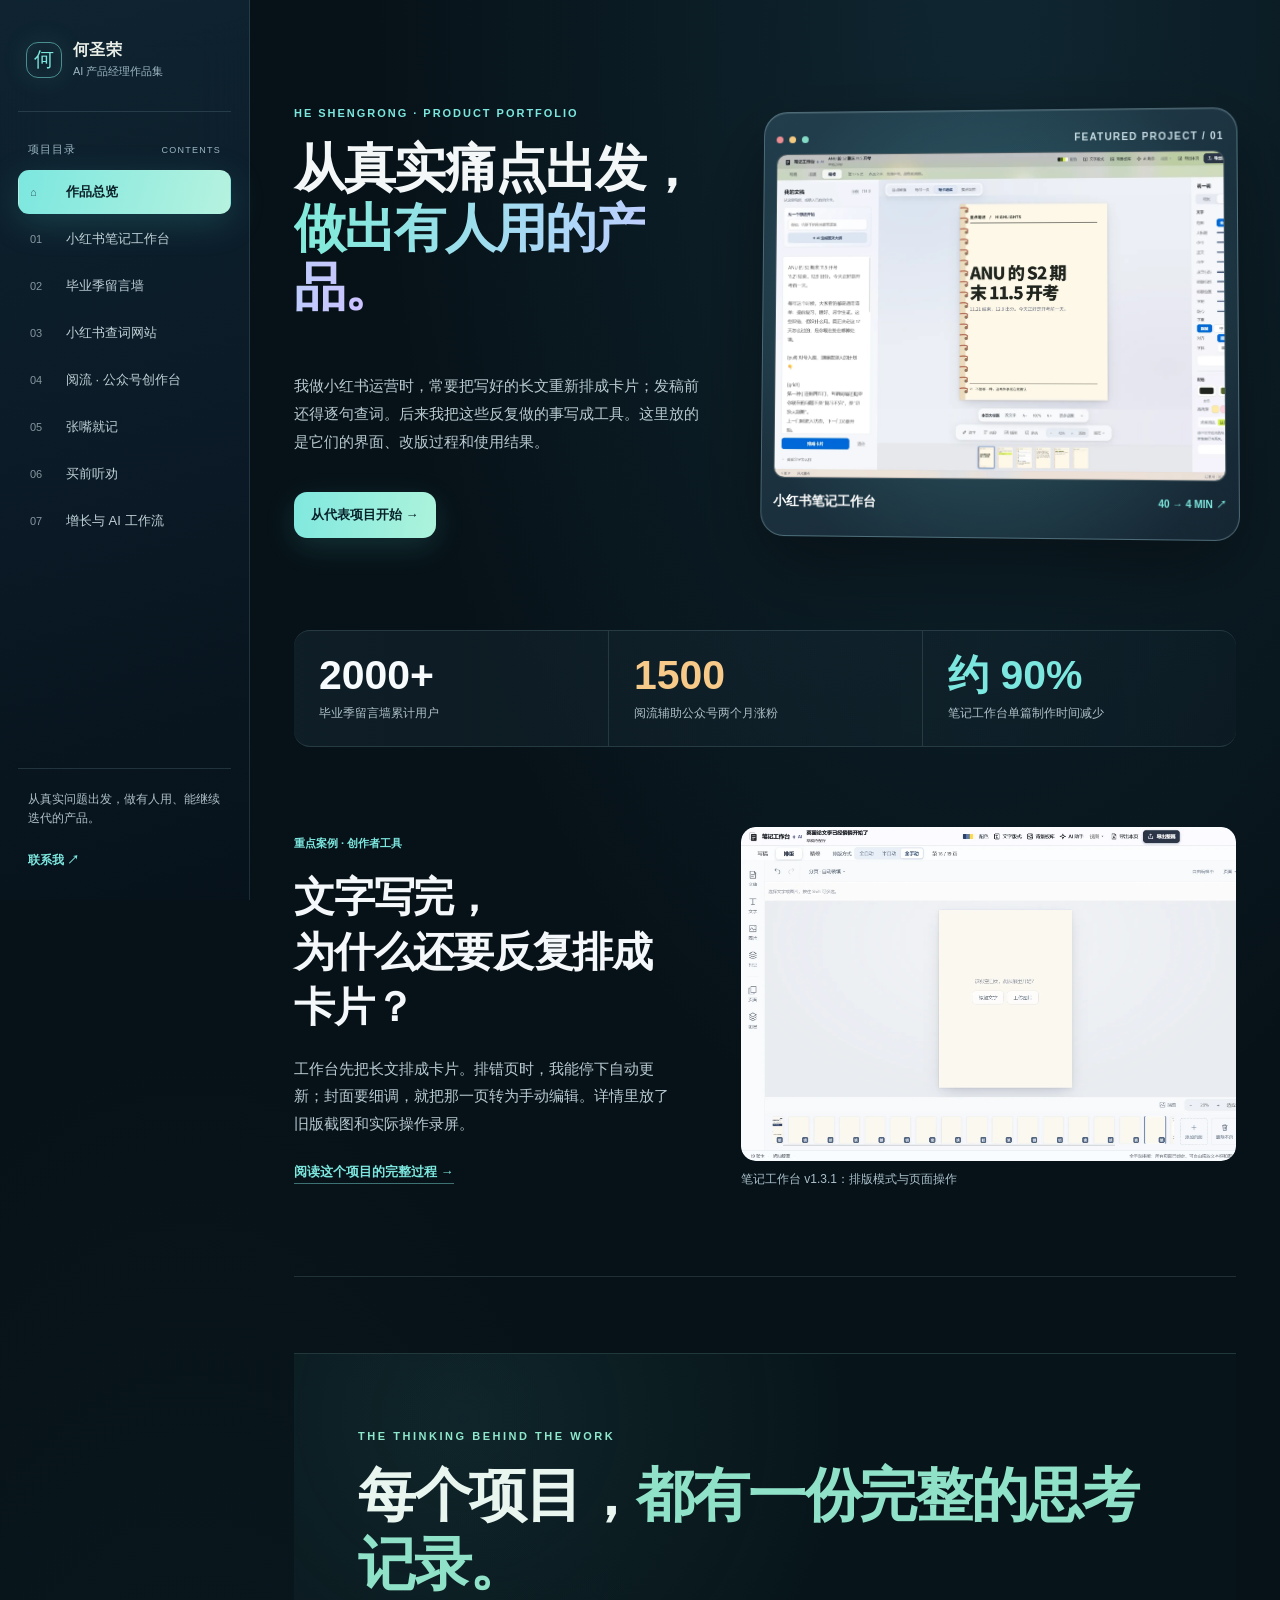
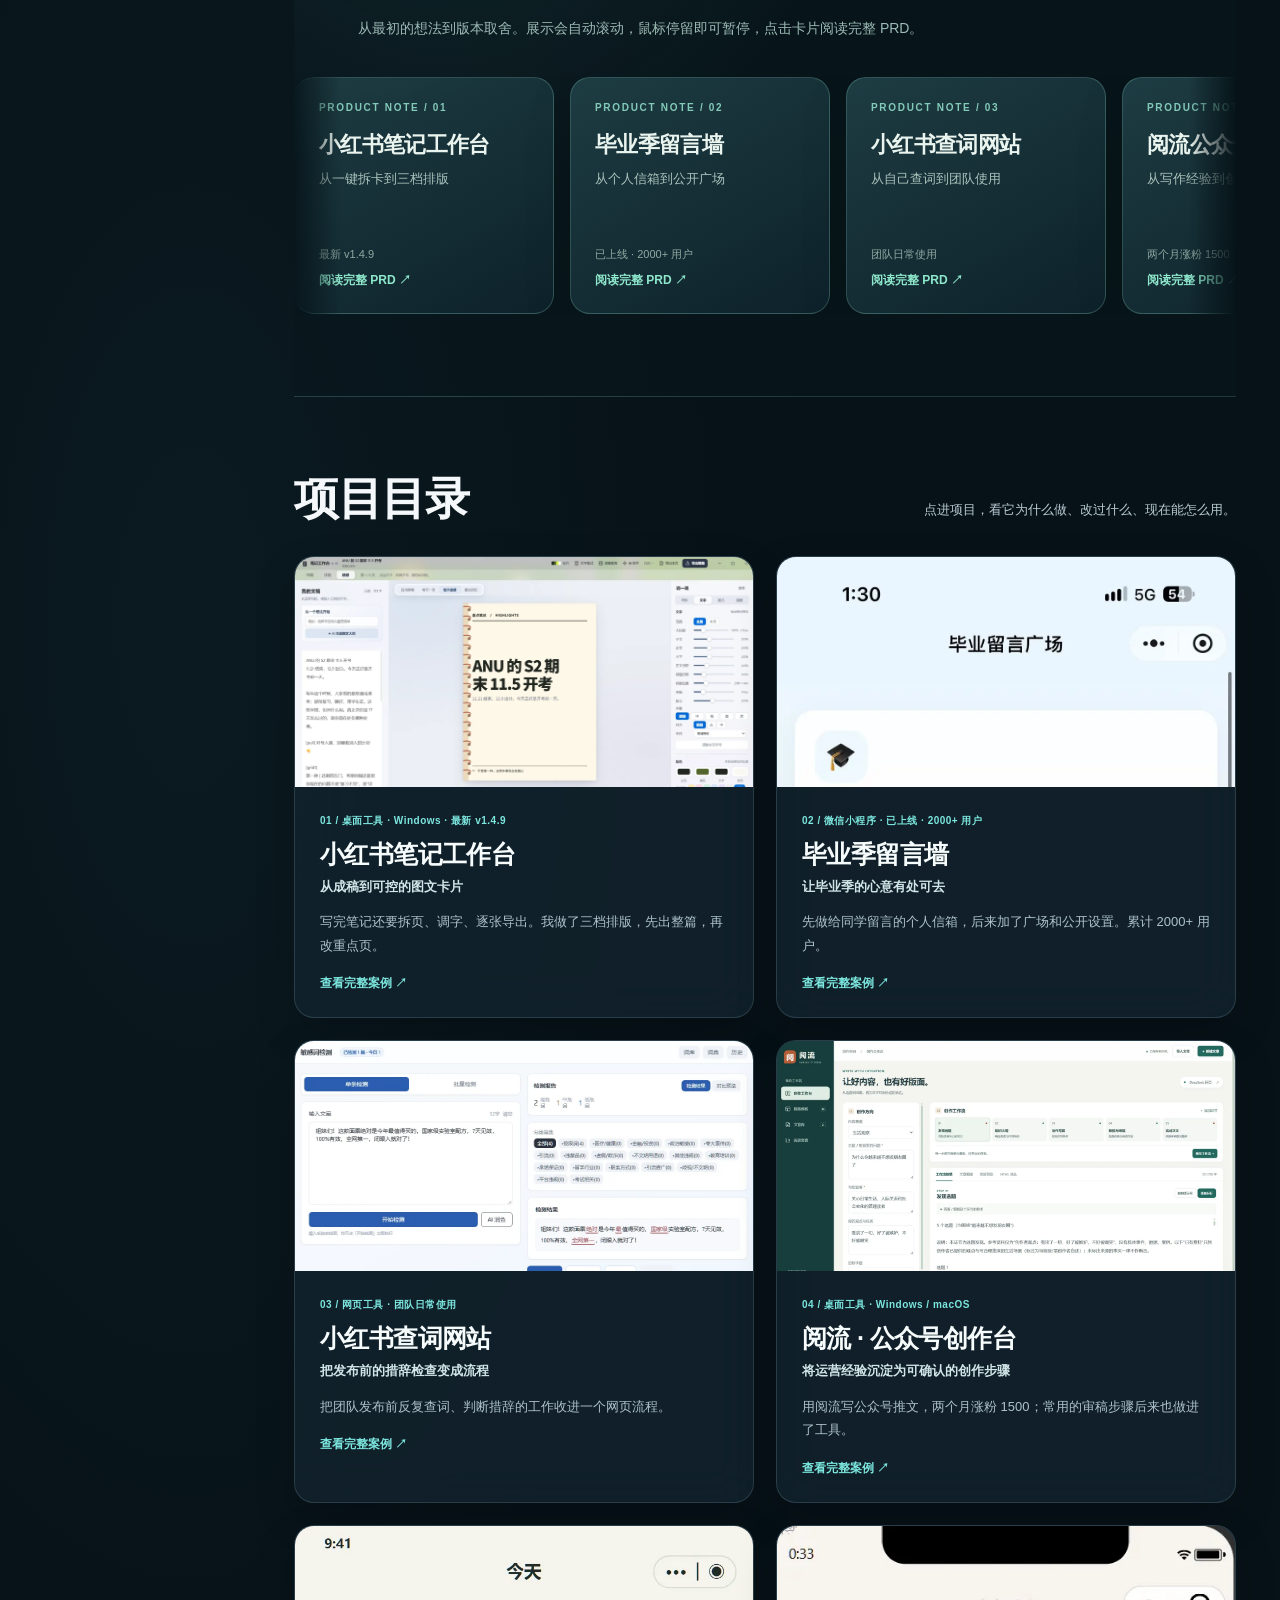
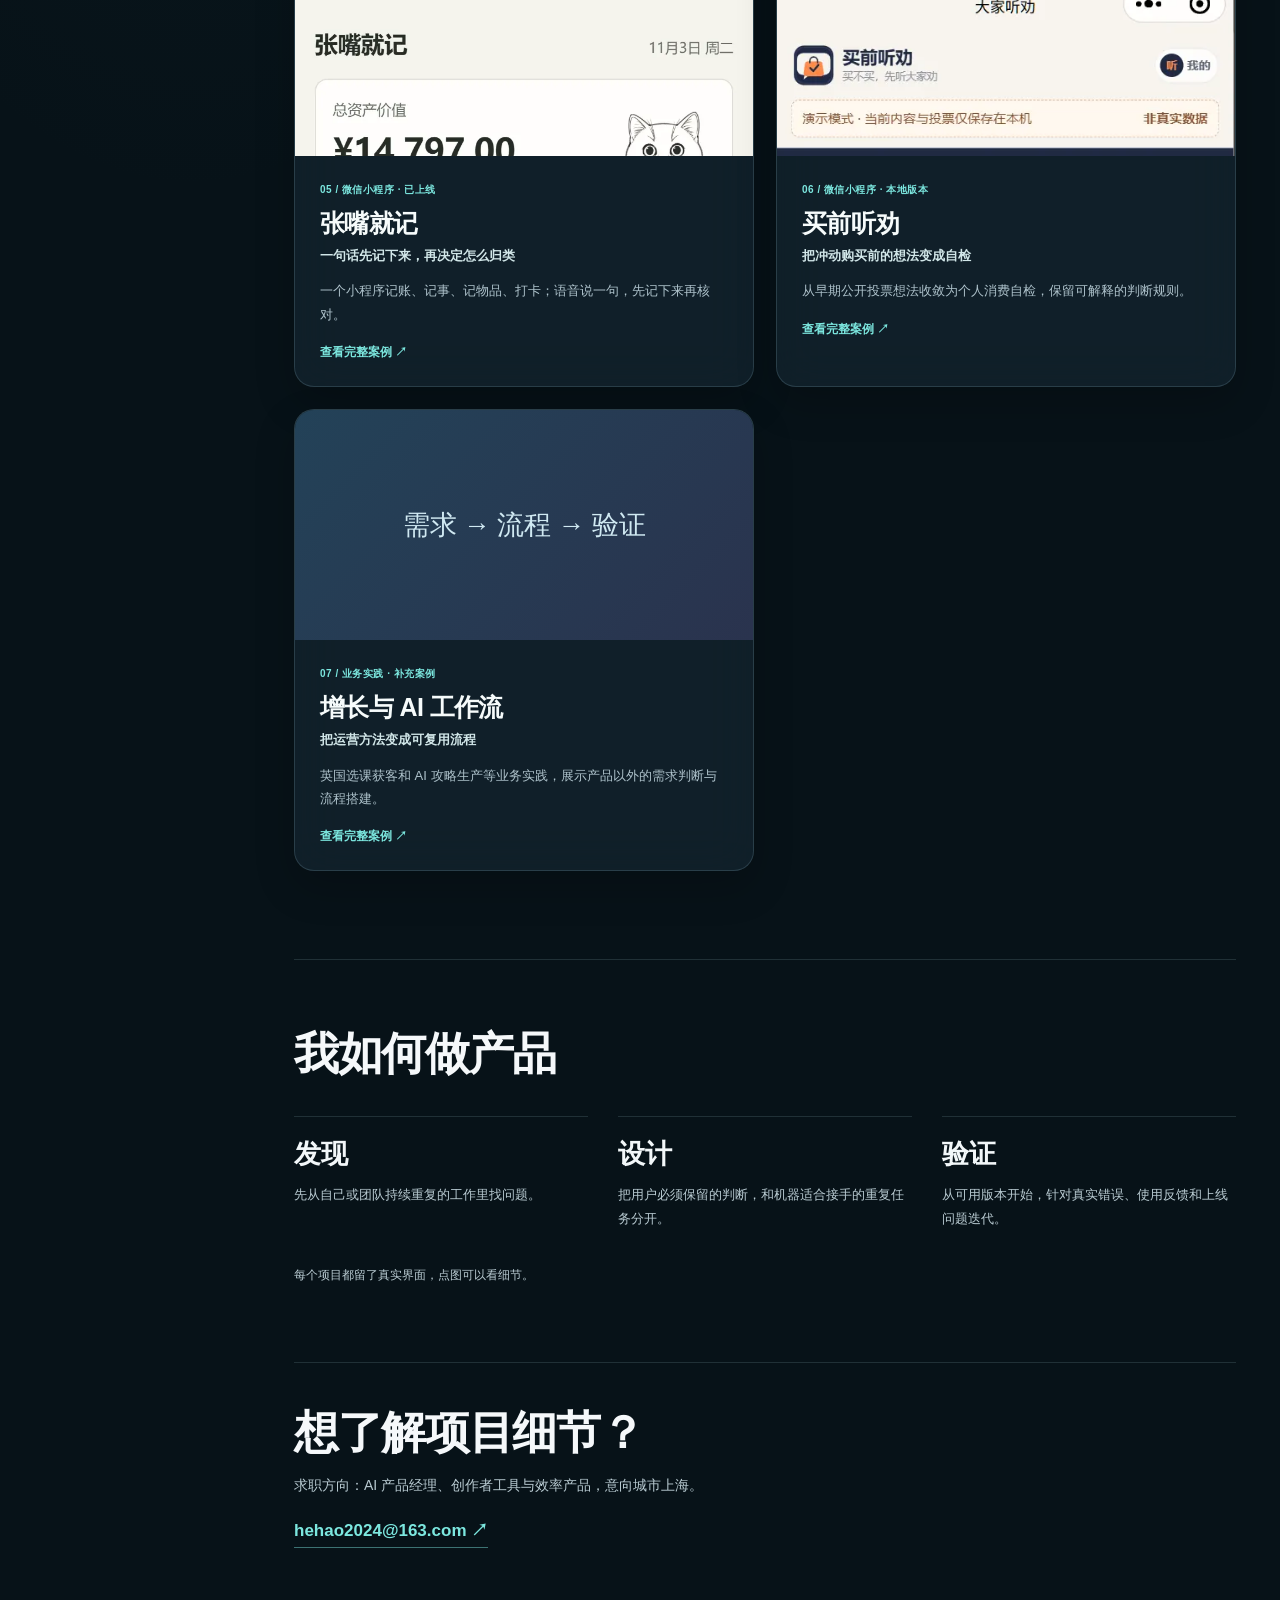
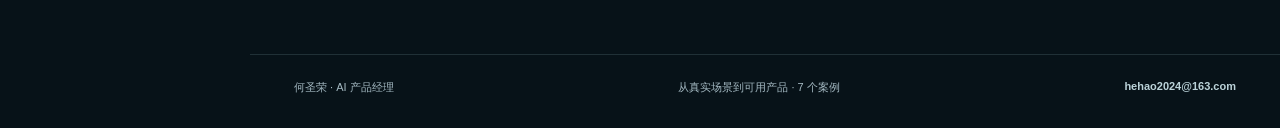
==== commit 56c9c710: "Add full PRDs and scrolling project showcase" ====
--- a/index.html
+++ b/index.html
@@ -1,20 +1,20 @@
-<!doctype html>
-<html lang="zh-CN"><head><meta charset="utf-8"><meta name="viewport" content="width=device-width, initial-scale=1">
-<meta name="theme-color" content="#071218"><meta name="description" content="何圣荣的 AI 产品经理作品集：从运营实践中的真实问题到已上线产品与创作者工具。">
-<title>总览｜何圣荣的作品集</title><link rel="stylesheet" href="site.css"><link rel="stylesheet" href="site-dark.css"><link rel="stylesheet" href="site-polish.css"></head>
-<body><div class="reading-progress" aria-hidden="true"></div><a class="skip" href="#main">跳到正文</a>
-<div class="site-shell">
-<aside class="side" id="project-nav" aria-label="项目目录"><div class="side-inner">
-<a class="identity" href="index.html"><span class="identity-mark">何</span><span><strong>何圣荣</strong><small>AI 产品经理作品集</small></span></a>
-<div class="side-title">项目目录 <span>CONTENTS</span></div><nav><a class="nav-item active" href="index.html" aria-current="page"><span class="nav-no">⌂</span><span>作品总览</span></a><a class="nav-item " href="projects/note-studio.html" ><span class="nav-no">01</span><span>小红书笔记工作台</span></a><a class="nav-item " href="projects/mailbox.html" ><span class="nav-no">02</span><span>毕业季留言墙</span></a><a class="nav-item " href="projects/word-check.html" ><span class="nav-no">03</span><span>小红书查词网站</span></a><a class="nav-item " href="projects/yueliu.html" ><span class="nav-no">04</span><span>阅流 · 公众号创作台</span></a><a class="nav-item " href="projects/voice.html" ><span class="nav-no">05</span><span>张嘴就记</span></a><a class="nav-item " href="projects/buy.html" ><span class="nav-no">06</span><span>买前听劝</span></a><a class="nav-item " href="projects/practice.html" ><span class="nav-no">07</span><span>增长与 AI 工作流</span></a></nav>
-<div class="side-bottom"><p>从真实问题出发，做有人用、能继续迭代的产品。</p><a href="mailto:hehao2024@163.com">联系我 ↗</a></div>
-</div></aside>
-<div class="main-wrap"><header class="mobile-top"><a href="index.html" class="mobile-brand">何圣荣 / 作品集</a><button class="nav-toggle" aria-controls="project-nav" aria-expanded="false" type="button">项目目录 <span aria-hidden="true">☰</span></button></header>
-<main id="main"><div class="page-pad home-page"><header class="home-hero"><div class="home-kicker">HE SHENGRONG · PRODUCT PORTFOLIO</div><h1>从真实痛点出发，<br><em>做出有人用的产品。</em></h1><p>我做小红书运营时，常要把写好的长文重新排成卡片；发稿前还得逐句查词。后来我把这些反复做的事写成工具。这里放的是它们的界面、改版过程和使用结果。</p><div class="hero-actions"><a class="action-primary" href="projects/note-studio.html">从代表项目开始 →</a></div><a class="home-hero-preview" href="projects/note-studio.html" aria-label="查看小红书笔记工作台案例"><span class="preview-top"><i></i><i></i><i></i><b>FEATURED PROJECT / 01</b></span><img src="assets/note-studio.webp" alt="笔记工作台 v1.4.3 的真实界面：写稿、排版和精修" fetchpriority="high"><span class="preview-bottom"><strong>小红书笔记工作台</strong><span>40 → 4 MIN <span aria-hidden="true">↗</span></span></span></a></header>
-<div class="facts"><div><strong>2000+</strong><span>毕业季留言墙累计用户</span></div><div><strong>1500</strong><span>阅流辅助公众号两个月涨粉</span></div><div><strong>约 90%</strong><span>笔记工作台单篇制作时间减少</span></div></div>
-<section class="home-feature"><div><p class="feature-label">重点案例 · 创作者工具</p><h2>文字写完，<br>为什么还要反复排成卡片？</h2><p>工作台先把长文排成卡片。排错页时，我能停下自动更新；封面要细调，就把那一页转为手动编辑。详情里放了旧版截图和实际操作录屏。</p><a href="projects/note-studio.html">阅读这个项目的完整过程 →</a></div><figure class="shot "><button type="button" class="shot-open" data-image="assets/note-modes-v131.webp" data-caption="笔记工作台 v1.3.1：排版模式与页面操作" aria-label="放大查看：笔记工作台 v1.3.1：排版模式与页面操作"><img src="assets/note-modes-v131.webp" alt="笔记工作台 v1.3.1：排版模式与页面操作" width="1770" height="1173" loading="lazy"></button><figcaption>笔记工作台 v1.3.1：排版模式与页面操作</figcaption></figure></section>
-<section class="home-projects" id="projects"><div class="section-heading"><h2>项目目录</h2><p>点进项目，看它为什么做、改过什么、现在能怎么用。</p></div><div class="project-grid"><a class="project-card" href="projects/note-studio.html"><div class="project-card-media"><img src="assets/note-studio.webp" alt="小红书笔记工作台项目界面" loading="lazy"></div><div class="project-card-copy"><span class="card-index">01 / 桌面工具 · Windows · v1.4.3</span><h3>小红书笔记工作台</h3><p class="card-line">从成稿到可控的图文卡片</p><p>写完笔记还要拆页、调字、逐张导出。我做了三档排版，先出整篇，再改重点页。</p><span class="read-more">查看完整案例 <span aria-hidden="true">↗</span></span></div></a><a class="project-card" href="projects/mailbox.html"><div class="project-card-media"><img src="assets/mailbox-plaza.webp" alt="毕业季留言墙项目界面" loading="lazy"></div><div class="project-card-copy"><span class="card-index">02 / 微信小程序 · 已上线 · 2000+ 用户</span><h3>毕业季留言墙</h3><p class="card-line">让毕业季的心意有处可去</p><p>先做给同学留言的个人信箱，后来加了广场和公开设置。累计 2000+ 用户。</p><span class="read-more">查看完整案例 <span aria-hidden="true">↗</span></span></div></a><a class="project-card" href="projects/word-check.html"><div class="project-card-media"><img src="assets/word-check.webp" alt="小红书查词网站项目界面" loading="lazy"></div><div class="project-card-copy"><span class="card-index">03 / 网页工具 · 团队日常使用</span><h3>小红书查词网站</h3><p class="card-line">把发布前的措辞检查变成流程</p><p>把团队发布前反复查词、判断措辞的工作收进一个网页流程。</p><span class="read-more">查看完整案例 <span aria-hidden="true">↗</span></span></div></a><a class="project-card" href="projects/yueliu.html"><div class="project-card-media"><img src="assets/yueliu.webp" alt="阅流 · 公众号创作台项目界面" loading="lazy"></div><div class="project-card-copy"><span class="card-index">04 / 桌面工具 · Windows / macOS</span><h3>阅流 · 公众号创作台</h3><p class="card-line">将运营经验沉淀为可确认的创作步骤</p><p>用阅流写公众号推文，两个月涨粉 1500；常用的审稿步骤后来也做进了工具。</p><span class="read-more">查看完整案例 <span aria-hidden="true">↗</span></span></div></a><a class="project-card" href="projects/voice.html"><div class="project-card-media"><img src="assets/voice-today.webp" alt="张嘴就记项目界面" loading="lazy"></div><div class="project-card-copy"><span class="card-index">05 / 微信小程序 · 已上线</span><h3>张嘴就记</h3><p class="card-line">一句话先记下来，再决定怎么归类</p><p>一个小程序记账、记事、记物品、打卡；语音说一句，先记下来再核对。</p><span class="read-more">查看完整案例 <span aria-hidden="true">↗</span></span></div></a><a class="project-card" href="projects/buy.html"><div class="project-card-media"><img src="assets/buy-history.webp" alt="买前听劝项目界面" loading="lazy"></div><div class="project-card-copy"><span class="card-index">06 / 微信小程序 · 本地版本</span><h3>买前听劝</h3><p class="card-line">把冲动购买前的想法变成自检</p><p>从早期公开投票想法收敛为个人消费自检，保留可解释的判断规则。</p><span class="read-more">查看完整案例 <span aria-hidden="true">↗</span></span></div></a><a class="project-card" href="projects/practice.html"><div class="project-card-media"><div class="card-type">需求 → 流程 → 验证</div></div><div class="project-card-copy"><span class="card-index">07 / 业务实践 · 补充案例</span><h3>增长与 AI 工作流</h3><p class="card-line">把运营方法变成可复用流程</p><p>英国选课获客和 AI 攻略生产等业务实践，展示产品以外的需求判断与流程搭建。</p><span class="read-more">查看完整案例 <span aria-hidden="true">↗</span></span></div></a></div></section>
-<section class="home-about"><h2>我如何做产品</h2><div class="about-steps"><div><b>发现</b><p>先从自己或团队持续重复的工作里找问题。</p></div><div><b>设计</b><p>把用户必须保留的判断，和机器适合接手的重复任务分开。</p></div><div><b>验证</b><p>从可用版本开始，针对真实错误、使用反馈和上线问题迭代。</p></div></div><p class="data-note">每个项目都留了真实界面，点图可以看细节。</p></section>
-<section class="contact"><h2>想了解项目细节？</h2><p>求职方向：AI 产品经理、创作者工具与效率产品，意向城市上海。</p><a href="mailto:hehao2024@163.com">hehao2024@163.com ↗</a></section></div></main><footer class="footer"><span>何圣荣 · AI 产品经理</span><span>从真实场景到可用产品 · 7 个案例</span><a href="mailto:hehao2024@163.com">hehao2024@163.com</a></footer></div></div>
-<dialog class="lightbox" aria-label="查看项目截图"><button type="button" class="lightbox-close" aria-label="关闭截图">关闭 ×</button><button type="button" class="lightbox-prev" aria-label="查看上一张截图">←</button><img alt=""><button type="button" class="lightbox-next" aria-label="查看下一张截图">→</button><p></p></dialog>
-<script src="site.js" defer></script></body></html>
+<!doctype html>
+<html lang="zh-CN"><head><meta charset="utf-8"><meta name="viewport" content="width=device-width, initial-scale=1">
+<meta name="theme-color" content="#071218"><meta name="description" content="何圣荣的 AI 产品经理作品集：从运营实践中的真实问题到已上线产品与创作者工具。">
+<title>总览｜何圣荣的作品集</title><link rel="stylesheet" href="site.css"><link rel="stylesheet" href="site-dark.css"><link rel="stylesheet" href="site-polish.css"><link rel="stylesheet" href="prd-shelf.css"></head>
+<body><div class="reading-progress" aria-hidden="true"></div><a class="skip" href="#main">跳到正文</a>
+<div class="site-shell">
+<aside class="side" id="project-nav" aria-label="项目目录"><div class="side-inner">
+<a class="identity" href="index.html"><span class="identity-mark">何</span><span><strong>何圣荣</strong><small>AI 产品经理作品集</small></span></a>
+<div class="side-title">项目目录 <span>CONTENTS</span></div><nav><a class="nav-item active" href="index.html" aria-current="page"><span class="nav-no">⌂</span><span>作品总览</span></a><a class="nav-item " href="projects/note-studio.html" ><span class="nav-no">01</span><span>小红书笔记工作台</span></a><a class="nav-item " href="projects/mailbox.html" ><span class="nav-no">02</span><span>毕业季留言墙</span></a><a class="nav-item " href="projects/word-check.html" ><span class="nav-no">03</span><span>小红书查词网站</span></a><a class="nav-item " href="projects/yueliu.html" ><span class="nav-no">04</span><span>阅流 · 公众号创作台</span></a><a class="nav-item " href="projects/voice.html" ><span class="nav-no">05</span><span>张嘴就记</span></a><a class="nav-item " href="projects/buy.html" ><span class="nav-no">06</span><span>买前听劝</span></a><a class="nav-item " href="projects/practice.html" ><span class="nav-no">07</span><span>增长与 AI 工作流</span></a></nav>
+<div class="side-bottom"><p>从真实问题出发，做有人用、能继续迭代的产品。</p><a href="mailto:hehao2024@163.com">联系我 ↗</a></div>
+</div></aside>
+<div class="main-wrap"><header class="mobile-top"><a href="index.html" class="mobile-brand">何圣荣 / 作品集</a><button class="nav-toggle" aria-controls="project-nav" aria-expanded="false" type="button">项目目录 <span aria-hidden="true">☰</span></button></header>
+<main id="main"><div class="page-pad home-page"><header class="home-hero"><div class="home-kicker">HE SHENGRONG · PRODUCT PORTFOLIO</div><h1>从真实痛点出发，<br><em>做出有人用的产品。</em></h1><p>我做小红书运营时，常要把写好的长文重新排成卡片；发稿前还得逐句查词。后来我把这些反复做的事写成工具。这里放的是它们的界面、改版过程和使用结果。</p><div class="hero-actions"><a class="action-primary" href="projects/note-studio.html">从代表项目开始 →</a></div><a class="home-hero-preview" href="projects/note-studio.html" aria-label="查看小红书笔记工作台案例"><span class="preview-top"><i></i><i></i><i></i><b>FEATURED PROJECT / 01</b></span><img src="assets/note-studio.webp" alt="笔记工作台 v1.4.3 的真实界面：写稿、排版和精修" fetchpriority="high"><span class="preview-bottom"><strong>小红书笔记工作台</strong><span>40 → 4 MIN <span aria-hidden="true">↗</span></span></span></a></header>
+<div class="facts"><div><strong>2000+</strong><span>毕业季留言墙累计用户</span></div><div><strong>1500</strong><span>阅流辅助公众号两个月涨粉</span></div><div><strong>约 90%</strong><span>笔记工作台单篇制作时间减少</span></div></div>
+<section class="home-feature"><div><p class="feature-label">重点案例 · 创作者工具</p><h2>文字写完，<br>为什么还要反复排成卡片？</h2><p>工作台先把长文排成卡片。排错页时，我能停下自动更新；封面要细调，就把那一页转为手动编辑。详情里放了旧版截图和实际操作录屏。</p><a href="projects/note-studio.html">阅读这个项目的完整过程 →</a></div><figure class="shot "><button type="button" class="shot-open" data-image="assets/note-modes-v131.webp" data-caption="笔记工作台 v1.3.1：排版模式与页面操作" aria-label="放大查看：笔记工作台 v1.3.1：排版模式与页面操作"><img src="assets/note-modes-v131.webp" alt="笔记工作台 v1.3.1：排版模式与页面操作" width="1770" height="1173" loading="lazy"></button><figcaption>笔记工作台 v1.3.1：排版模式与页面操作</figcaption></figure></section>
+<section class="home-prd-showcase" id="prd-showcase" aria-label="项目 PRD 展示"><div class="prd-shelf-head"><span class="rail-kicker">THE THINKING BEHIND THE WORK</span><h2>每个项目，<em>都有一份完整的思考记录。</em></h2><p>从最初的想法到版本取舍。展示会自动滚动，鼠标停留即可暂停，点击卡片阅读完整 PRD。</p></div><div class="prd-rail-window"><div class="prd-rail-track"><div class="prd-rail-group"><a class="prd-rail-card" href="prd/note-studio.html"><span class="rail-overline">PRODUCT NOTE / 01</span><strong>小红书笔记工作台</strong><span class="rail-idea">从一键拆卡到三档排版</span><span class="rail-state">最新 v1.4.9</span><span class="rail-link">阅读完整 PRD ↗</span></a><a class="prd-rail-card" href="prd/mailbox.html"><span class="rail-overline">PRODUCT NOTE / 02</span><strong>毕业季留言墙</strong><span class="rail-idea">从个人信箱到公开广场</span><span class="rail-state">已上线 · 2000+ 用户</span><span class="rail-link">阅读完整 PRD ↗</span></a><a class="prd-rail-card" href="prd/word-check.html"><span class="rail-overline">PRODUCT NOTE / 03</span><strong>小红书查词网站</strong><span class="rail-idea">从自己查词到团队使用</span><span class="rail-state">团队日常使用</span><span class="rail-link">阅读完整 PRD ↗</span></a><a class="prd-rail-card" href="prd/yueliu.html"><span class="rail-overline">PRODUCT NOTE / 04</span><strong>阅流公众号创作台</strong><span class="rail-idea">从写作经验到创作流程</span><span class="rail-state">两个月涨粉 1500</span><span class="rail-link">阅读完整 PRD ↗</span></a><a class="prd-rail-card" href="prd/voice.html"><span class="rail-overline">PRODUCT NOTE / 05</span><strong>张嘴就记</strong><span class="rail-idea">把四类记录收进一句话</span><span class="rail-state">微信小程序已上线</span><span class="rail-link">阅读完整 PRD ↗</span></a><a class="prd-rail-card" href="prd/buy.html"><span class="rail-overline">PRODUCT NOTE / 06</span><strong>买前听劝</strong><span class="rail-idea">从公开投票转向个人自检</span><span class="rail-state">本地版本</span><span class="rail-link">阅读完整 PRD ↗</span></a><a class="prd-rail-card" href="prd/practice.html"><span class="rail-overline">PRODUCT NOTE / 07</span><strong>增长与 AI 工作流</strong><span class="rail-idea">从一线问题到复用方法</span><span class="rail-state">业务实践</span><span class="rail-link">阅读完整 PRD ↗</span></a></div><div class="prd-rail-group" aria-hidden="true"><a class="prd-rail-card" href="prd/note-studio.html" tabindex="-1"><span class="rail-overline">PRODUCT NOTE / 01</span><strong>小红书笔记工作台</strong><span class="rail-idea">从一键拆卡到三档排版</span><span class="rail-state">最新 v1.4.9</span><span class="rail-link">阅读完整 PRD ↗</span></a><a class="prd-rail-card" href="prd/mailbox.html" tabindex="-1"><span class="rail-overline">PRODUCT NOTE / 02</span><strong>毕业季留言墙</strong><span class="rail-idea">从个人信箱到公开广场</span><span class="rail-state">已上线 · 2000+ 用户</span><span class="rail-link">阅读完整 PRD ↗</span></a><a class="prd-rail-card" href="prd/word-check.html" tabindex="-1"><span class="rail-overline">PRODUCT NOTE / 03</span><strong>小红书查词网站</strong><span class="rail-idea">从自己查词到团队使用</span><span class="rail-state">团队日常使用</span><span class="rail-link">阅读完整 PRD ↗</span></a><a class="prd-rail-card" href="prd/yueliu.html" tabindex="-1"><span class="rail-overline">PRODUCT NOTE / 04</span><strong>阅流公众号创作台</strong><span class="rail-idea">从写作经验到创作流程</span><span class="rail-state">两个月涨粉 1500</span><span class="rail-link">阅读完整 PRD ↗</span></a><a class="prd-rail-card" href="prd/voice.html" tabindex="-1"><span class="rail-overline">PRODUCT NOTE / 05</span><strong>张嘴就记</strong><span class="rail-idea">把四类记录收进一句话</span><span class="rail-state">微信小程序已上线</span><span class="rail-link">阅读完整 PRD ↗</span></a><a class="prd-rail-card" href="prd/buy.html" tabindex="-1"><span class="rail-overline">PRODUCT NOTE / 06</span><strong>买前听劝</strong><span class="rail-idea">从公开投票转向个人自检</span><span class="rail-state">本地版本</span><span class="rail-link">阅读完整 PRD ↗</span></a><a class="prd-rail-card" href="prd/practice.html" tabindex="-1"><span class="rail-overline">PRODUCT NOTE / 07</span><strong>增长与 AI 工作流</strong><span class="rail-idea">从一线问题到复用方法</span><span class="rail-state">业务实践</span><span class="rail-link">阅读完整 PRD ↗</span></a></div></div></div></section><section class="home-projects" id="projects"><div class="section-heading"><h2>项目目录</h2><p>点进项目，看它为什么做、改过什么、现在能怎么用。</p></div><div class="project-grid"><a class="project-card" href="projects/note-studio.html"><div class="project-card-media"><img src="assets/note-studio.webp" alt="小红书笔记工作台项目界面" loading="lazy"></div><div class="project-card-copy"><span class="card-index">01 / 桌面工具 · Windows · 最新 v1.4.9</span><h3>小红书笔记工作台</h3><p class="card-line">从成稿到可控的图文卡片</p><p>写完笔记还要拆页、调字、逐张导出。我做了三档排版，先出整篇，再改重点页。</p><span class="read-more">查看完整案例 <span aria-hidden="true">↗</span></span></div></a><a class="project-card" href="projects/mailbox.html"><div class="project-card-media"><img src="assets/mailbox-plaza.webp" alt="毕业季留言墙项目界面" loading="lazy"></div><div class="project-card-copy"><span class="card-index">02 / 微信小程序 · 已上线 · 2000+ 用户</span><h3>毕业季留言墙</h3><p class="card-line">让毕业季的心意有处可去</p><p>先做给同学留言的个人信箱，后来加了广场和公开设置。累计 2000+ 用户。</p><span class="read-more">查看完整案例 <span aria-hidden="true">↗</span></span></div></a><a class="project-card" href="projects/word-check.html"><div class="project-card-media"><img src="assets/word-check.webp" alt="小红书查词网站项目界面" loading="lazy"></div><div class="project-card-copy"><span class="card-index">03 / 网页工具 · 团队日常使用</span><h3>小红书查词网站</h3><p class="card-line">把发布前的措辞检查变成流程</p><p>把团队发布前反复查词、判断措辞的工作收进一个网页流程。</p><span class="read-more">查看完整案例 <span aria-hidden="true">↗</span></span></div></a><a class="project-card" href="projects/yueliu.html"><div class="project-card-media"><img src="assets/yueliu.webp" alt="阅流 · 公众号创作台项目界面" loading="lazy"></div><div class="project-card-copy"><span class="card-index">04 / 桌面工具 · Windows / macOS</span><h3>阅流 · 公众号创作台</h3><p class="card-line">将运营经验沉淀为可确认的创作步骤</p><p>用阅流写公众号推文，两个月涨粉 1500；常用的审稿步骤后来也做进了工具。</p><span class="read-more">查看完整案例 <span aria-hidden="true">↗</span></span></div></a><a class="project-card" href="projects/voice.html"><div class="project-card-media"><img src="assets/voice-today.webp" alt="张嘴就记项目界面" loading="lazy"></div><div class="project-card-copy"><span class="card-index">05 / 微信小程序 · 已上线</span><h3>张嘴就记</h3><p class="card-line">一句话先记下来，再决定怎么归类</p><p>一个小程序记账、记事、记物品、打卡；语音说一句，先记下来再核对。</p><span class="read-more">查看完整案例 <span aria-hidden="true">↗</span></span></div></a><a class="project-card" href="projects/buy.html"><div class="project-card-media"><img src="assets/buy-history.webp" alt="买前听劝项目界面" loading="lazy"></div><div class="project-card-copy"><span class="card-index">06 / 微信小程序 · 本地版本</span><h3>买前听劝</h3><p class="card-line">把冲动购买前的想法变成自检</p><p>从早期公开投票想法收敛为个人消费自检，保留可解释的判断规则。</p><span class="read-more">查看完整案例 <span aria-hidden="true">↗</span></span></div></a><a class="project-card" href="projects/practice.html"><div class="project-card-media"><div class="card-type">需求 → 流程 → 验证</div></div><div class="project-card-copy"><span class="card-index">07 / 业务实践 · 补充案例</span><h3>增长与 AI 工作流</h3><p class="card-line">把运营方法变成可复用流程</p><p>英国选课获客和 AI 攻略生产等业务实践，展示产品以外的需求判断与流程搭建。</p><span class="read-more">查看完整案例 <span aria-hidden="true">↗</span></span></div></a></div></section>
+<section class="home-about"><h2>我如何做产品</h2><div class="about-steps"><div><b>发现</b><p>先从自己或团队持续重复的工作里找问题。</p></div><div><b>设计</b><p>把用户必须保留的判断，和机器适合接手的重复任务分开。</p></div><div><b>验证</b><p>从可用版本开始，针对真实错误、使用反馈和上线问题迭代。</p></div></div><p class="data-note">每个项目都留了真实界面，点图可以看细节。</p></section>
+<section class="contact"><h2>想了解项目细节？</h2><p>求职方向：AI 产品经理、创作者工具与效率产品，意向城市上海。</p><a href="mailto:hehao2024@163.com">hehao2024@163.com ↗</a></section></div></main><footer class="footer"><span>何圣荣 · AI 产品经理</span><span>从真实场景到可用产品 · 7 个案例</span><a href="mailto:hehao2024@163.com">hehao2024@163.com</a></footer></div></div>
+<dialog class="lightbox" aria-label="查看项目截图"><button type="button" class="lightbox-close" aria-label="关闭截图">关闭 ×</button><button type="button" class="lightbox-prev" aria-label="查看上一张截图">←</button><img alt=""><button type="button" class="lightbox-next" aria-label="查看下一张截图">→</button><p></p></dialog>
+<script src="site.js" defer></script></body></html>
--- a/prd-shelf.css
+++ b/prd-shelf.css
@@ -0,0 +1,2 @@
+.home-prd-showcase{margin:76px -5vw 0;padding:72px 0 82px;overflow:hidden;border-block:1px solid rgba(170,232,223,.16);background:radial-gradient(circle at 18% 10%,rgba(74,150,151,.12),transparent 40%),rgba(8,23,30,.52)}.prd-shelf-head{padding:0 max(5vw,22px);max-width:1050px}.rail-kicker{font-size:11px;letter-spacing:.23em;font-weight:800;color:#8ee8cc}.prd-shelf-head h2{font-size:clamp(30px,4.5vw,58px);line-height:1.2;letter-spacing:-.04em;margin:17px 0;color:#e9f6f0}.prd-shelf-head h2 em{font-style:normal;color:#8fe1c8}.prd-shelf-head p{font-size:14px;color:#9dbbb5;line-height:1.8;margin:0 0 36px}.prd-rail-window{overflow:hidden;mask-image:linear-gradient(to right,transparent,#000 5%,#000 95%,transparent)}.prd-rail-track{display:flex;width:max-content;animation:prd-drift 75s linear infinite}.prd-rail-window:hover .prd-rail-track,.prd-rail-window:focus-within .prd-rail-track,.prd-rail-window.is-paused .prd-rail-track{animation-play-state:paused}.prd-rail-group{display:flex;gap:16px;padding-right:16px}.prd-rail-card{display:flex;flex-direction:column;min-width:260px;width:260px;min-height:237px;padding:24px;border-radius:20px;border:1px solid rgba(157,231,215,.22);background:linear-gradient(150deg,rgba(32,64,70,.92),rgba(14,34,43,.95));box-shadow:0 18px 50px rgba(0,0,0,.12);color:#e9f4ef;text-decoration:none;transition:border-color .25s,transform .25s}.prd-rail-card:hover,.prd-rail-card:focus-visible{border-color:#8ee8cc;transform:translateY(-4px)}.rail-overline{font-size:10px;letter-spacing:.17em;color:#83cab9;font-weight:800}.prd-rail-card strong{font-size:22px;line-height:1.3;margin-top:18px;letter-spacing:-.03em}.rail-idea{font-size:13px;line-height:1.6;color:#a9c4bd;margin-top:9px}.rail-state{font-size:11px;color:#91a9a3;margin-top:auto;padding-top:18px}.rail-link{font-size:12px;font-weight:750;color:#8ee8cc;margin-top:10px}.case-prd-cta{display:flex;align-items:center;justify-content:space-between;gap:18px;padding:20px 26px;margin:10px 0 47px;border-radius:18px;border:1px solid rgba(145,220,202,.3);background:linear-gradient(110deg,rgba(41,93,96,.2),rgba(19,52,66,.3));color:#a9c9c2;font-size:13px}.case-prd-link{color:#96ead0!important;font-weight:750;font-size:14px;text-decoration:none;white-space:nowrap}.case-prd-link:hover{text-decoration:underline;text-underline-offset:5px}.version-evidence{display:grid;grid-template-columns:1fr 260px;gap:27px;align-items:center;padding:28px;margin:0 0 52px;border:1px solid rgba(141,223,201,.22);border-radius:22px;background:rgba(34,75,78,.18)}.version-evidence span{font-size:10px;letter-spacing:.2em;color:#91dabc;font-weight:800}.version-evidence h3{font-size:23px;line-height:1.35;margin:9px 0 14px}.version-evidence p{font-size:14px;line-height:1.8;color:#a8c1b8;margin:0}.version-evidence .shot{margin:0}.version-evidence img{max-height:345px;object-fit:cover;object-position:top;width:100%}@keyframes prd-drift{to{transform:translateX(-50%)}}@media(max-width:760px){.home-prd-showcase{margin-top:46px;padding:50px 0 56px}.prd-rail-card{min-width:220px;width:220px;min-height:220px}.case-prd-cta{align-items:flex-start;flex-direction:column;margin-bottom:32px}.version-evidence{grid-template-columns:1fr;padding:20px}.version-evidence img{max-height:320px;object-fit:contain}}@media(prefers-reduced-motion:reduce){.prd-rail-track{animation:none}.prd-rail-window{overflow-x:auto;mask-image:none}.prd-rail-group[aria-hidden="true"]{display:none}.prd-rail-card{transition:none}}
+.home-prd-showcase{margin-left:0;margin-right:0}
